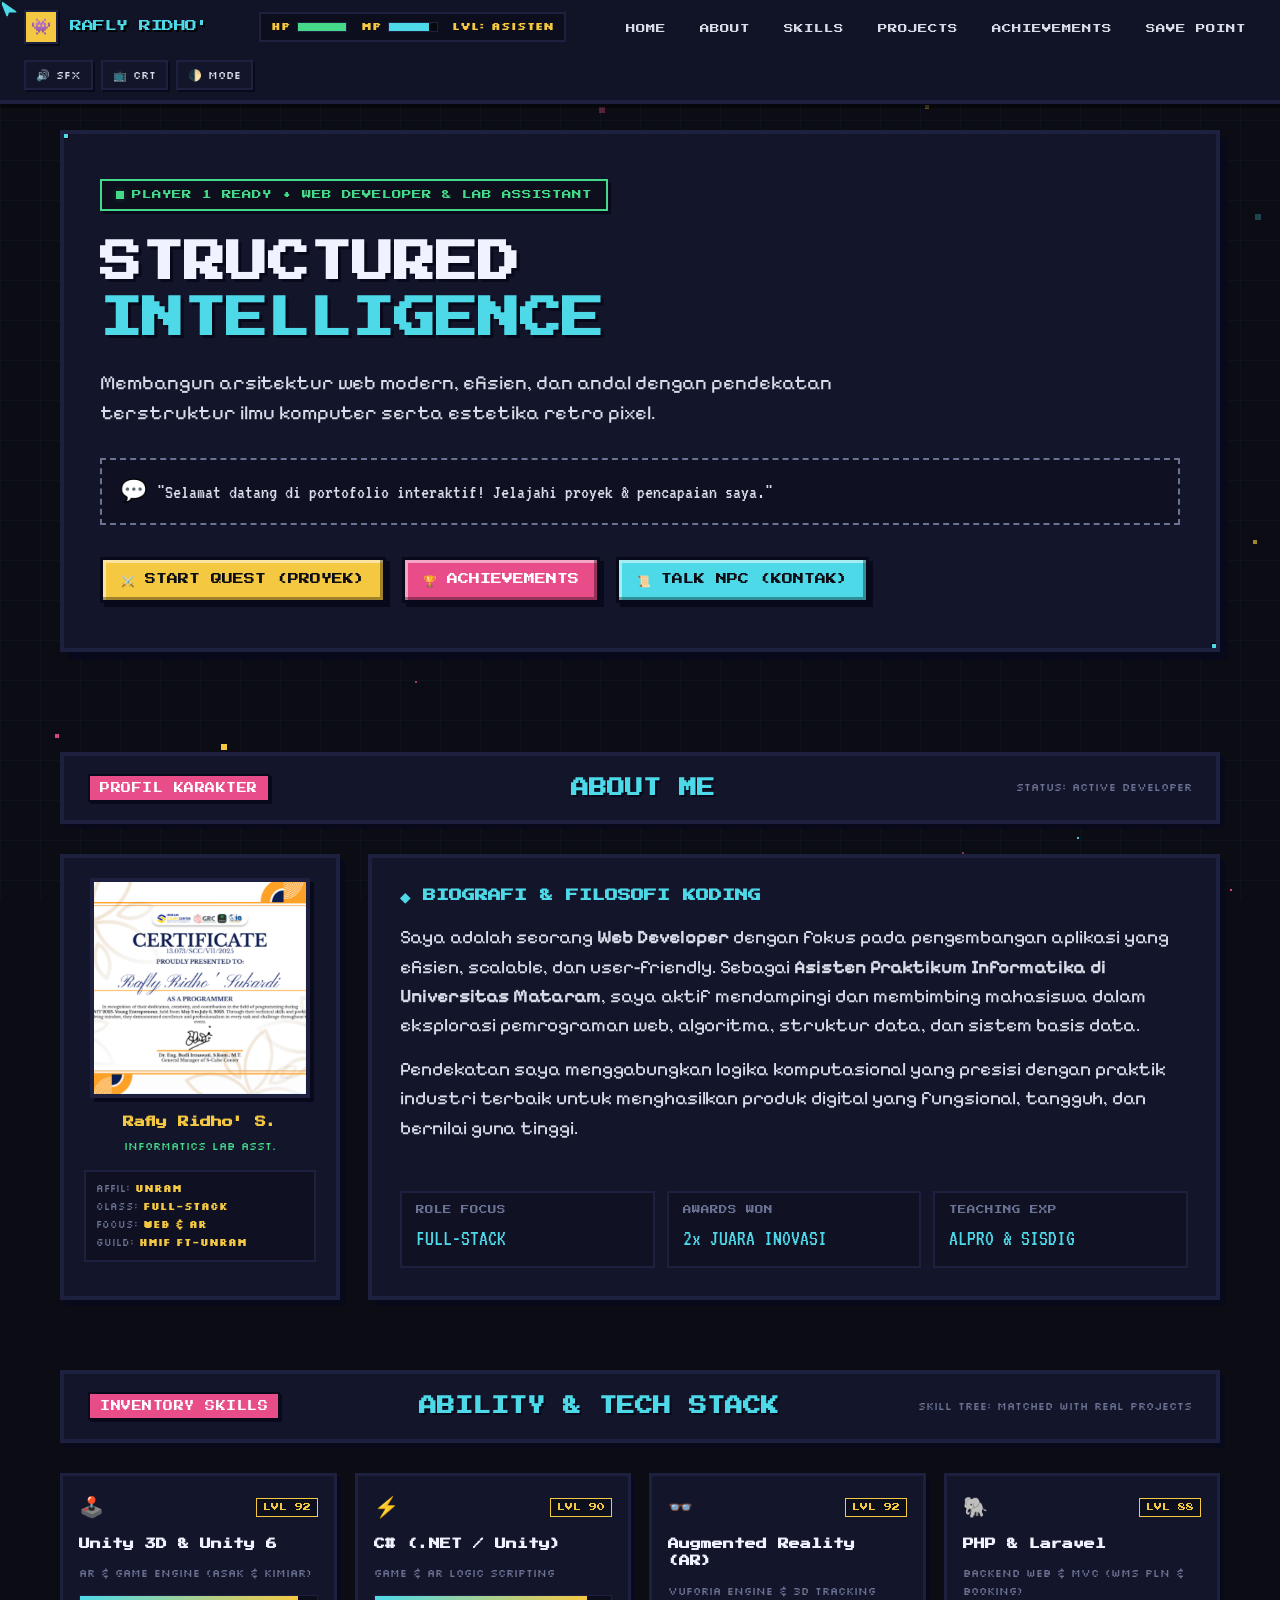
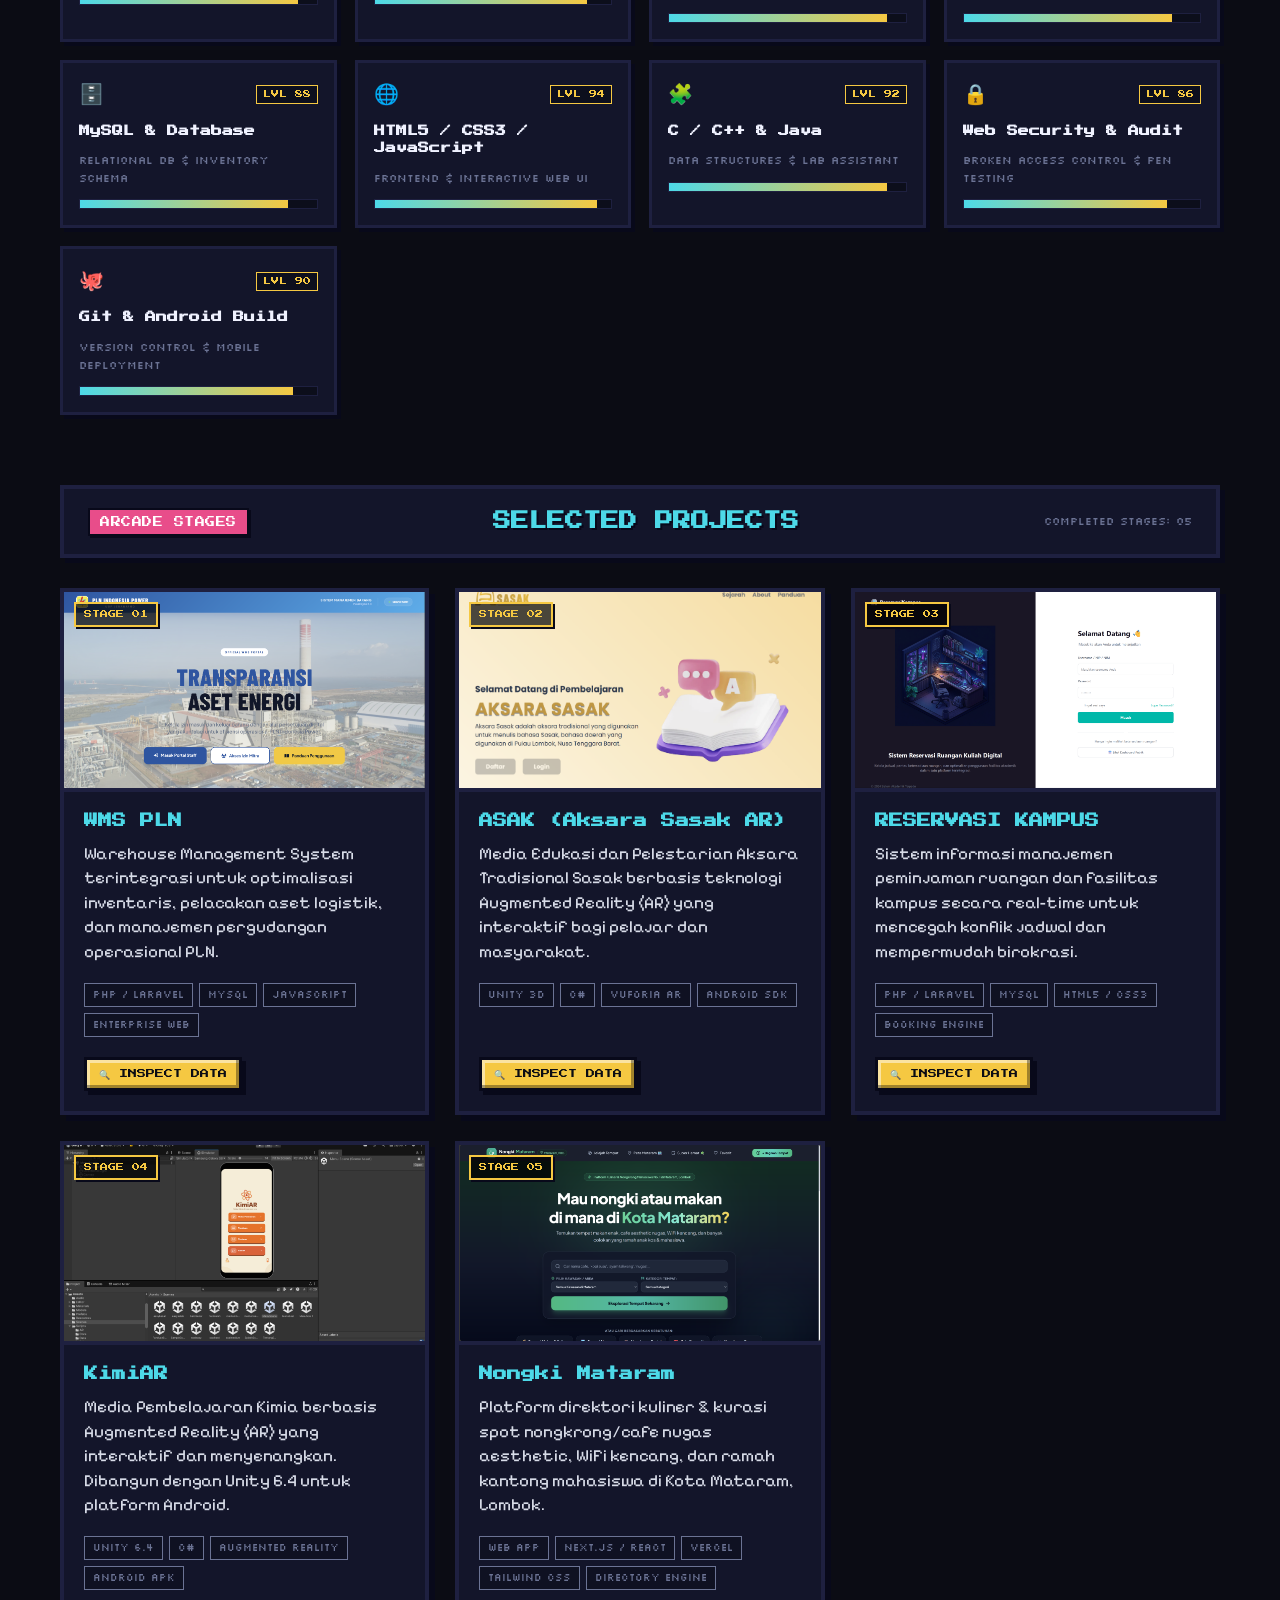
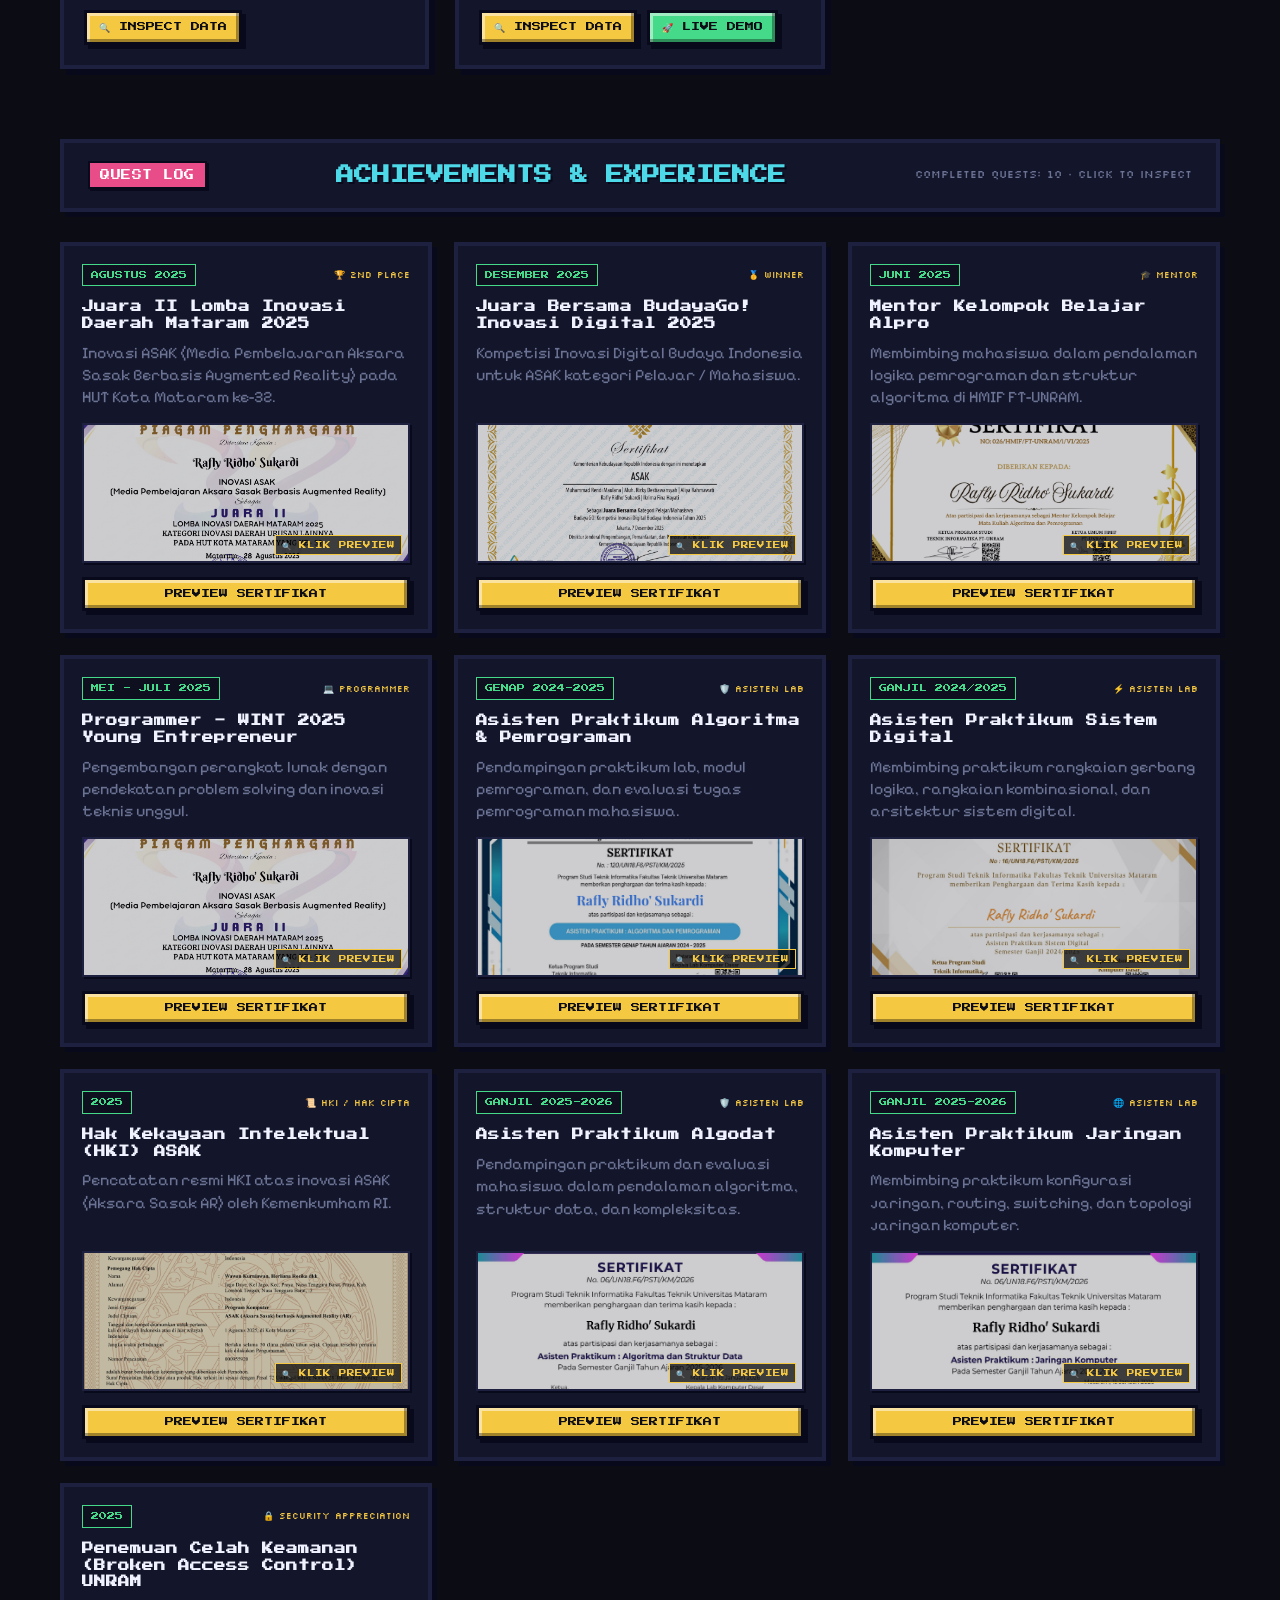
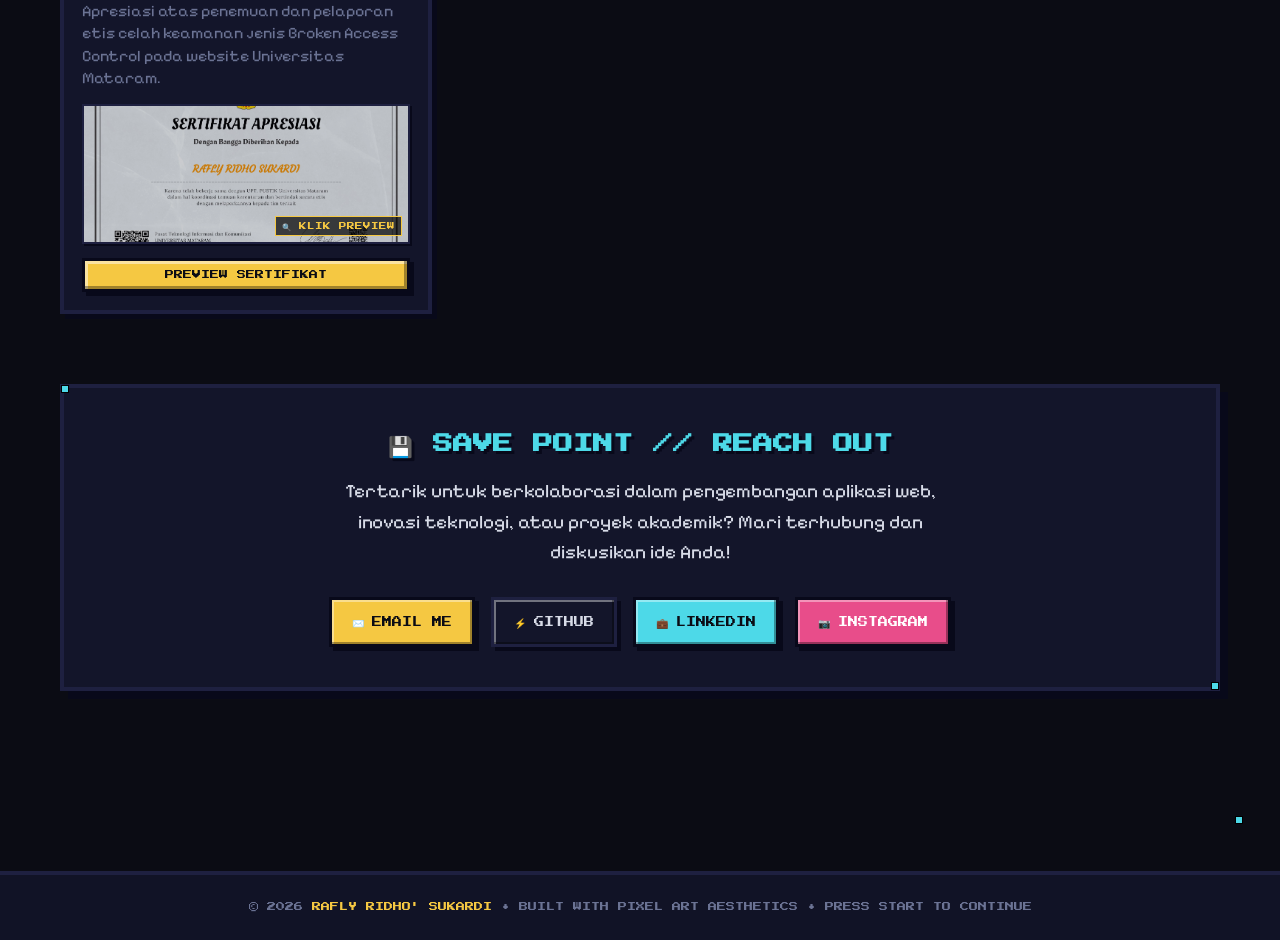
==== index.html @ b1e728bf ".............." ====
<!DOCTYPE html>
<html lang="id" data-theme="dark">
  <head>
    <meta charset="UTF-8" />
    <meta name="viewport" content="width=device-width, initial-scale=1.0" />
    <title>Rafly Ridho' Sukardi</title>
    <meta
      name="description"
      content="Portofolio Rafly Ridho' Sukardi - Web Developer dan Asisten Praktikum Informatika Universitas Mataram dengan tema Pixel Art Retro."
    />
    <link rel="stylesheet" href="styles.css" />
  </head>
  <body>
    <!-- Custom Pixel Cursor -->
    <div class="custom-cursor" id="custom-cursor"></div>

    <!-- Retro CRT Scanline Overlay & Background Grid -->
    <div class="crt-overlay" id="crt-overlay"></div>
    <div class="pixel-grid-bg"></div>
    <canvas id="particles-canvas"></canvas>

    <!-- Navigation Header -->
    <nav>
      <div class="nav-container">
        <a href="#hero" class="nav-brand">
          <div class="pixel-avatar-mini">👾</div>
          <span class="brand-name">RAFLY RIDHO'</span>
        </a>

        <!-- HUD Mini Stats -->
        <div class="nav-hud-stats">
          <div class="hud-item">
            <span class="hud-label">HP</span>
            <div class="hud-bar"><div class="hud-fill"></div></div>
          </div>
          <div class="hud-item">
            <span class="hud-label">MP</span>
            <div class="hud-bar"><div class="hud-fill mp"></div></div>
          </div>
          <div class="hud-item">
            <span class="hud-label">LVL:</span>
            <span class="hud-label">ASISTEN</span>
          </div>
        </div>

        <ul class="nav-links" id="nav-menu">
          <li><a href="#hero">HOME</a></li>
          <li><a href="#about">ABOUT</a></li>
          <li><a href="#skills">SKILLS</a></li>
          <li><a href="#projects">PROJECTS</a></li>
          <li><a href="#experience">ACHIEVEMENTS</a></li>
          <li><a href="#contact">SAVE POINT</a></li>
        </ul>

        <div class="nav-controls">
          <button id="sfx-toggle" class="icon-toggle-btn" aria-label="Toggle 8-bit Audio">
            🔊 SFX
          </button>
          <button id="crt-toggle" class="icon-toggle-btn" aria-label="Toggle CRT Scanline">
            📺 CRT
          </button>
          <button id="theme-toggle" class="icon-toggle-btn" aria-label="Toggle Theme">
            🌓 MODE
          </button>
          <button id="menu-toggle" class="menu-toggle-btn" aria-label="Open Menu">
            ☰
          </button>
        </div>
      </div>
    </nav>

    <!-- Main Container -->
    <main class="main-wrapper">
      <!-- Hero Section -->
      <section id="hero" class="pixel-section hero-wrapper">
        <div class="hero-box pixel-corner-deco">
          <div class="hero-top-badge">
            <span class="badge-dot"></span>
            <span>PLAYER 1 READY • WEB DEVELOPER & LAB ASSISTANT</span>
          </div>

          <h1 class="hero-main-title">
            STRUCTURED<br />
            <span class="hero-highlight">INTELLIGENCE</span>
          </h1>

          <p class="hero-desc">
            Membangun arsitektur web modern, efisien, dan andal dengan pendekatan
            terstruktur ilmu komputer serta estetika retro pixel.
          </p>

          <div class="hero-dialog-box">
            <span class="dialog-icon">💬</span>
            <span id="hero-dialog-text">
              "Selamat datang di portofolio interaktif! Jelajahi proyek & pencapaian saya."
            </span>
          </div>

          <div class="hero-actions">
            <a href="#projects" class="pixel-btn">
              <span>⚔️</span> START QUEST (PROYEK)
            </a>
            <a href="#experience" class="pixel-btn pixel-btn-yellow">
              <span>🏆</span> ACHIEVEMENTS
            </a>
            <a href="#contact" class="pixel-btn pixel-btn-secondary">
              <span>📜</span> TALK NPC (KONTAK)
            </a>
          </div>
        </div>
      </section>

      <!-- About Section -->
      <section id="about" class="pixel-section">
        <div class="section-header-box">
          <span class="section-tag">PROFIL KARAKTER</span>
          <h2 class="section-title">ABOUT ME</h2>
          <span class="section-subinfo">STATUS: ACTIVE DEVELOPER</span>
        </div>

        <div class="about-grid">
          <!-- Avatar Card -->
          <div class="avatar-card pixel-corner-deco">
            <div class="avatar-frame">
              <img
                src="assets/Rafly Ridho_ Sukardi.png"
                alt="Rafly Ridho' Sukardi"
              />
            </div>
            <div class="avatar-meta">
              <h3 class="avatar-title">Rafly Ridho' S.</h3>
              <p class="avatar-role">INFORMATICS LAB ASST.</p>
              <div class="avatar-status-list">
                <div>AFFIL: <span>UNRAM</span></div>
                <div>CLASS: <span>FULL-STACK</span></div>
                <div>FOCUS: <span>WEB & AR</span></div>
                <div>GUILD: <span>HMIF FT-UNRAM</span></div>
              </div>
            </div>
          </div>

          <!-- Dialogue / Story Card -->
          <div class="about-dialogue-card pixel-corner-deco">
            <div class="rpg-text-box">
              <h3>◆ BIOGRAFI & FILOSOFI KODING</h3>
              <p>
                Saya adalah seorang <strong>Web Developer</strong> dengan fokus pada
                pengembangan aplikasi yang efisien, scalable, dan user-friendly. 
                Sebagai <strong>Asisten Praktikum Informatika di Universitas Mataram</strong>,
                saya aktif mendampingi dan membimbing mahasiswa dalam eksplorasi
                pemrograman web, algoritma, struktur data, dan sistem basis data.
              </p>
              <p>
                Pendekatan saya menggabungkan logika komputasional yang presisi
                dengan praktik industri terbaik untuk menghasilkan produk digital
                yang fungsional, tangguh, dan bernilai guna tinggi.
              </p>
            </div>

            <div class="rpg-stat-grid">
              <div class="rpg-stat-item">
                <div class="stat-title">ROLE FOCUS</div>
                <div class="stat-val">FULL-STACK</div>
              </div>
              <div class="rpg-stat-item">
                <div class="stat-title">AWARDS WON</div>
                <div class="stat-val">2x JUARA INOVASI</div>
              </div>
              <div class="rpg-stat-item">
                <div class="stat-title">TEACHING EXP</div>
                <div class="stat-val">ALPRO & SISDIG</div>
              </div>
            </div>
          </div>
        </div>
      </section>

      <!-- Skills Section -->
      <section id="skills" class="pixel-section">
        <div class="section-header-box">
          <span class="section-tag">INVENTORY SKILLS</span>
          <h2 class="section-title">ABILITY & TECH STACK</h2>
          <span class="section-subinfo">SKILL TREE: MATCHED WITH REAL PROJECTS</span>
        </div>

        <div class="skills-inventory-grid">
          <!-- Skill Slot 1: Unity -->
          <div class="skill-slot">
            <div class="skill-head">
              <span class="skill-icon">🕹️</span>
              <span class="skill-level-badge">LVL 92</span>
            </div>
            <h3 class="skill-name">Unity 3D & Unity 6</h3>
            <p class="skill-cat">AR & Game Engine (ASAK & KimiAR)</p>
            <div class="skill-meter"><div class="skill-meter-fill" style="width: 92%;"></div></div>
          </div>

          <!-- Skill Slot 2: C# -->
          <div class="skill-slot">
            <div class="skill-head">
              <span class="skill-icon">⚡</span>
              <span class="skill-level-badge">LVL 90</span>
            </div>
            <h3 class="skill-name">C# (.NET / Unity)</h3>
            <p class="skill-cat">Game & AR Logic Scripting</p>
            <div class="skill-meter"><div class="skill-meter-fill" style="width: 90%;"></div></div>
          </div>

          <!-- Skill Slot 3: Augmented Reality -->
          <div class="skill-slot">
            <div class="skill-head">
              <span class="skill-icon">👓</span>
              <span class="skill-level-badge">LVL 92</span>
            </div>
            <h3 class="skill-name">Augmented Reality (AR)</h3>
            <p class="skill-cat">Vuforia Engine & 3D Tracking</p>
            <div class="skill-meter"><div class="skill-meter-fill" style="width: 92%;"></div></div>
          </div>

          <!-- Skill Slot 4: PHP & Laravel -->
          <div class="skill-slot">
            <div class="skill-head">
              <span class="skill-icon">🐘</span>
              <span class="skill-level-badge">LVL 88</span>
            </div>
            <h3 class="skill-name">PHP & Laravel</h3>
            <p class="skill-cat">Backend Web & MVC (WMS PLN & Booking)</p>
            <div class="skill-meter"><div class="skill-meter-fill" style="width: 88%;"></div></div>
          </div>

          <!-- Skill Slot 5: MySQL & Database -->
          <div class="skill-slot">
            <div class="skill-head">
              <span class="skill-icon">🗄️</span>
              <span class="skill-level-badge">LVL 88</span>
            </div>
            <h3 class="skill-name">MySQL & Database</h3>
            <p class="skill-cat">Relational DB & Inventory Schema</p>
            <div class="skill-meter"><div class="skill-meter-fill" style="width: 88%;"></div></div>
          </div>

          <!-- Skill Slot 6: HTML5, CSS3 & JS -->
          <div class="skill-slot">
            <div class="skill-head">
              <span class="skill-icon">🌐</span>
              <span class="skill-level-badge">LVL 94</span>
            </div>
            <h3 class="skill-name">HTML5 / CSS3 / JavaScript</h3>
            <p class="skill-cat">Frontend & Interactive Web UI</p>
            <div class="skill-meter"><div class="skill-meter-fill" style="width: 94%;"></div></div>
          </div>

          <!-- Skill Slot 7: C / C++ & Algoritma -->
          <div class="skill-slot">
            <div class="skill-head">
              <span class="skill-icon">🧩</span>
              <span class="skill-level-badge">LVL 92</span>
            </div>
            <h3 class="skill-name">C / C++ & Java</h3>
            <p class="skill-cat">Data Structures & Lab Assistant</p>
            <div class="skill-meter"><div class="skill-meter-fill" style="width: 92%;"></div></div>
          </div>

          <!-- Skill Slot 8: Web Security -->
          <div class="skill-slot">
            <div class="skill-head">
              <span class="skill-icon">🔒</span>
              <span class="skill-level-badge">LVL 86</span>
            </div>
            <h3 class="skill-name">Web Security & Audit</h3>
            <p class="skill-cat">Broken Access Control & Pen Testing</p>
            <div class="skill-meter"><div class="skill-meter-fill" style="width: 86%;"></div></div>
          </div>

          <!-- Skill Slot 9: Git & Android Deployment -->
          <div class="skill-slot">
            <div class="skill-head">
              <span class="skill-icon">🐙</span>
              <span class="skill-level-badge">LVL 90</span>
            </div>
            <h3 class="skill-name">Git & Android Build</h3>
            <p class="skill-cat">Version Control & Mobile Deployment</p>
            <div class="skill-meter"><div class="skill-meter-fill" style="width: 90%;"></div></div>
          </div>
        </div>
      </section>

      <!-- Projects Section -->
      <section id="projects" class="pixel-section">
        <div class="section-header-box">
          <span class="section-tag">ARCADE STAGES</span>
          <h2 class="section-title">SELECTED PROJECTS</h2>
          <span class="section-subinfo">COMPLETED STAGES: 05</span>
        </div>

        <div class="projects-arcade-grid">
          <!-- Project Cartridge 1 -->
          <div class="project-cartridge">
            <div class="cartridge-screen">
              <img src="assets/wms-pln.png" alt="WMS PLN" />
              <span class="cartridge-stage-tag">STAGE 01</span>
            </div>
            <div class="cartridge-content">
              <div>
                <h3 class="project-name">WMS PLN</h3>
                <p class="project-summary">
                  Warehouse Management System terintegrasi untuk optimalisasi inventaris, pelacakan aset logistik, dan manajemen pergudangan operasional PLN.
                </p>
                <div class="project-tags">
                  <span class="project-tag">PHP / Laravel</span>
                  <span class="project-tag">MySQL</span>
                  <span class="project-tag">JavaScript</span>
                  <span class="project-tag">Enterprise Web</span>
                </div>
              </div>
              <div class="project-actions">
                <button
                  class="pixel-btn pixel-btn-sm inspect-btn"
                  data-title="WMS PLN (Warehouse Management System)"
                  data-img="assets/wms-pln.png"
                  data-desc="Aplikasi manajemen pergudangan komprehensif untuk mendukung efisiensi alur keluar-masuk barang, pencatatan stock opname, dan laporan audit logistik PLN. Dibangun dengan stack PHP/Laravel, MySQL, dan JavaScript."
                  data-meta="Tech Stack: PHP, Laravel, MySQL, JavaScript • Status: Deployed"
                >
                  🔍 INSPECT DATA
                </button>
              </div>
            </div>
          </div>

          <!-- Project Cartridge 2 -->
          <div class="project-cartridge">
            <div class="cartridge-screen">
              <img src="assets/asak.png" alt="ASAK Augmented Reality" />
              <span class="cartridge-stage-tag">STAGE 02</span>
            </div>
            <div class="cartridge-content">
              <div>
                <h3 class="project-name">ASAK (Aksara Sasak AR)</h3>
                <p class="project-summary">
                  Media Edukasi dan Pelestarian Aksara Tradisional Sasak berbasis teknologi Augmented Reality (AR) yang interaktif bagi pelajar dan masyarakat.
                </p>
                <div class="project-tags">
                  <span class="project-tag">Unity 3D</span>
                  <span class="project-tag">C#</span>
                  <span class="project-tag">Vuforia AR</span>
                  <span class="project-tag">Android SDK</span>
                </div>
              </div>
              <div class="project-actions">
                <button
                  class="pixel-btn pixel-btn-sm inspect-btn"
                  data-title="ASAK - Media Aksara Sasak AR"
                  data-img="assets/asak.png"
                  data-desc="Inovasi pembelajaran interaktif berbasis AR untuk mempermudah generasi muda mengenal, menulis, dan melestarikan Aksara Sasak. Meraih Juara II Inovasi Daerah Kota Mataram 2025 dan Juara BudayaGo! 2025. Terdaftar resmi HKI Kemenkumham RI."
                  data-meta="Tech Stack: Unity 3D, C#, Vuforia AR, Android SDK • Status: Terdaftar HKI"
                >
                  🔍 INSPECT DATA
                </button>
              </div>
            </div>
          </div>

          <!-- Project Cartridge 3 -->
          <div class="project-cartridge">
            <div class="cartridge-screen">
              <img src="assets/reservasikampus.png" alt="Reservasi Kampus" />
              <span class="cartridge-stage-tag">STAGE 03</span>
            </div>
            <div class="cartridge-content">
              <div>
                <h3 class="project-name">RESERVASI KAMPUS</h3>
                <p class="project-summary">
                  Sistem informasi manajemen peminjaman ruangan dan fasilitas kampus secara real-time untuk mencegah konflik jadwal dan mempermudah birokrasi.
                </p>
                <div class="project-tags">
                  <span class="project-tag">PHP / Laravel</span>
                  <span class="project-tag">MySQL</span>
                  <span class="project-tag">HTML5 / CSS3</span>
                  <span class="project-tag">Booking Engine</span>
                </div>
              </div>
              <div class="project-actions">
                <button
                  class="pixel-btn pixel-btn-sm inspect-btn"
                  data-title="Sistem Reservasi Fasilitas Kampus"
                  data-img="assets/reservasikampus.png"
                  data-desc="Platform digital untuk mengelola pemesanan ruang kuliah, laboratorium, dan aula kampus secara transparan dan real-time dengan validasi status langsung."
                  data-meta="Tech Stack: PHP, Laravel, MySQL, HTML5/CSS3, JavaScript • Status: Implemented"
                >
                  🔍 INSPECT DATA
                </button>
              </div>
            </div>
          </div>

          <!-- Project Cartridge 4: KimiAR -->
          <div class="project-cartridge">
            <div class="cartridge-screen">
              <img src="assets/kimiar.png" alt="KimiAR - AR Chemistry Learning" />
              <span class="cartridge-stage-tag">STAGE 04</span>
            </div>
            <div class="cartridge-content">
              <div>
                <h3 class="project-name">KimiAR</h3>
                <p class="project-summary">
                  Media Pembelajaran Kimia berbasis Augmented Reality (AR) yang interaktif dan menyenangkan. Dibangun dengan Unity 6.4 untuk platform Android.
                </p>
                <div class="project-tags">
                  <span class="project-tag">Unity 6.4</span>
                  <span class="project-tag">C#</span>
                  <span class="project-tag">Augmented Reality</span>
                  <span class="project-tag">Android APK</span>
                </div>
              </div>
              <div class="project-actions">
                <button
                  class="pixel-btn pixel-btn-sm inspect-btn"
                  data-title="KimiAR - Media Pembelajaran Kimia AR"
                  data-img="assets/kimiar.png"
                  data-desc="Aplikasi mobile berbasis Augmented Reality untuk memvisualisasikan struktur molekul dan reaksi kimia secara interaktif 3D. Dibangun menggunakan Unity 6.4 dengan fitur Mulai Permainan, Panduan, dan konten edukasi kimia yang gamified."
                  data-meta="Tech Stack: Unity 6.4, C#, Vuforia AR Engine, Android APK • Status: Completed"
                >
                  🔍 INSPECT DATA
                </button>
              </div>
            </div>
          </div>

          <!-- Project Cartridge 5: Nongki Mataram (i-Mataram) -->
          <div class="project-cartridge">
            <div class="cartridge-screen">
              <img src="assets/i-mataram.png" alt="Nongki Mataram - Platform Kuliner & Rekomendasi Spot Nongkrong" />
              <span class="cartridge-stage-tag">STAGE 05</span>
            </div>
            <div class="cartridge-content">
              <div>
                <h3 class="project-name">Nongki Mataram</h3>
                <p class="project-summary">
                  Platform direktori kuliner & kurasi spot nongkrong/cafe nugas aesthetic, WiFi kencang, dan ramah kantong mahasiswa di Kota Mataram, Lombok.
                </p>
                <div class="project-tags">
                  <span class="project-tag">Web App</span>
                  <span class="project-tag">Next.js / React</span>
                  <span class="project-tag">Vercel</span>
                  <span class="project-tag">Tailwind CSS</span>
                  <span class="project-tag">Directory Engine</span>
                </div>
              </div>
              <div class="project-actions">
                <button
                  class="pixel-btn pixel-btn-sm inspect-btn"
                  data-title="Nongki Mataram - Platform Rekomendasi Nongki & Kuliner Mahasiswa"
                  data-img="assets/i-mataram.png"
                  data-desc="Platform web rekomendasi kuliner dan tempat nongkrong no. 1 di Mataram, Lombok. Mempermudah mahasiswa & anak kos menemukan tempat makan enak, cafe aesthetic untuk nugas dengan banyak colokan & WiFi cepat, filter kawasan, peta lokasi, serta kategori hemat."
                  data-meta="Tech Stack: Next.js, React, Tailwind CSS, Vercel • Status: Live Production"
                  data-link="https://i-mataram.vercel.app"
                >
                  🔍 INSPECT DATA
                </button>
                <a
                  href="https://i-mataram.vercel.app"
                  target="_blank"
                  rel="noopener noreferrer"
                  class="pixel-btn pixel-btn-sm pixel-btn-green"
                  aria-label="Kunjungi Web Nongki Mataram"
                >
                  🚀 LIVE DEMO
                </a>
              </div>
            </div>
          </div>
        </div>
      </section>

      <!-- Experience & Achievements Section (NO DOWNLOADS) -->
      <section id="experience" class="pixel-section">
        <div class="section-header-box">
          <span class="section-tag">QUEST LOG</span>
          <h2 class="section-title">ACHIEVEMENTS & EXPERIENCE</h2>
          <span class="section-subinfo">COMPLETED QUESTS: 10 • CLICK TO INSPECT</span>
        </div>

        <div class="quest-log-grid">
          <!-- Quest 1: Juara II Lomba Inovasi Mataram 2025 -->
          <div
            class="quest-item-card inspect-btn"
            data-title="Juara II Lomba Inovasi Daerah Mataram 2025"
            data-img="assets/SERTIFIKAT 3.jpg"
            data-desc="Inovasi ASAK (Media Pembelajaran Aksara Sasak Berbasis Augmented Reality) dalam Kategori Inovasi Daerah Urusan Lainnya pada peringatan HUT Kota Mataram ke-32."
            data-meta="Waktu: Agustus 2025 • Penyelenggara: Bapperida Kota Mataram"
          >
            <div>
              <div class="quest-badge-row">
                <span class="quest-date">AGUSTUS 2025</span>
                <span class="quest-type-tag">🏆 2ND PLACE</span>
              </div>
              <h3 class="quest-title">Juara II Lomba Inovasi Daerah Mataram 2025</h3>
              <p class="quest-desc">
                Inovasi ASAK (Media Pembelajaran Aksara Sasak Berbasis Augmented Reality) pada HUT Kota Mataram ke-32.
              </p>
            </div>
            <div>
              <div class="cert-preview-wrapper">
                <img src="assets/SERTIFIKAT 3.jpg" alt="Sertifikat Inovasi Mataram" class="cert-preview-img" />
                <span class="cert-view-hint">🔍 KLIK PREVIEW</span>
              </div>
              <button class="pixel-btn pixel-btn-sm quest-inspect-btn">
                PREVIEW SERTIFIKAT
              </button>
            </div>
          </div>

          <!-- Quest 2: Juara Bersama BudayaGo! 2025 -->
          <div
            class="quest-item-card inspect-btn"
            data-title="Juara Bersama BudayaGo! Kompetisi Inovasi Digital 2025"
            data-img="assets/SERTIFIKAT JUARA BERSAMA - ASAK.jpg"
            data-desc="Kompetisi Inovasi Digital Budaya Indonesia untuk karya inovasi ASAK bersama tim: Muhammad Rendi Maulana, Muh. Rizky Destiawansyah, Aliya Rahmawati, dan Ikrima Fina Hayati."
            data-meta="Waktu: Desember 2025 • Tingkat: Nasional / Mahasiswa"
          >
            <div>
              <div class="quest-badge-row">
                <span class="quest-date">DESEMBER 2025</span>
                <span class="quest-type-tag">🥇 WINNER</span>
              </div>
              <h3 class="quest-title">Juara Bersama BudayaGo! Inovasi Digital 2025</h3>
              <p class="quest-desc">
                Kompetisi Inovasi Digital Budaya Indonesia untuk ASAK kategori Pelajar / Mahasiswa.
              </p>
            </div>
            <div>
              <div class="cert-preview-wrapper">
                <img src="assets/SERTIFIKAT JUARA BERSAMA - ASAK.jpg" alt="Sertifikat BudayaGo" class="cert-preview-img" />
                <span class="cert-view-hint">🔍 KLIK PREVIEW</span>
              </div>
              <button class="pixel-btn pixel-btn-sm quest-inspect-btn">
                PREVIEW SERTIFIKAT
              </button>
            </div>
          </div>

          <!-- Quest 3: Mentor Kelompok Belajar Alpro -->
          <div
            class="quest-item-card inspect-btn"
            data-title="Mentor Kelompok Belajar Algoritma & Pemrograman"
            data-img="assets/Sertifikat mentor Kelompok Belajar Ridho Alpro.jpg"
            data-desc="Pengakuan dan apresiasi sebagai Mentor Kelompok Belajar untuk mata kuliah Algoritma dan Pemrograman oleh Himpunan Mahasiswa Informatika (HMIF) FT-UNRAM."
            data-meta="Waktu: Juni 2025 • Afiliasi: HMIF FT-UNRAM"
          >
            <div>
              <div class="quest-badge-row">
                <span class="quest-date">JUNI 2025</span>
                <span class="quest-type-tag">🎓 MENTOR</span>
              </div>
              <h3 class="quest-title">Mentor Kelompok Belajar Alpro</h3>
              <p class="quest-desc">
                Membimbing mahasiswa dalam pendalaman logika pemrograman dan struktur algoritma di HMIF FT-UNRAM.
              </p>
            </div>
            <div>
              <div class="cert-preview-wrapper">
                <img src="assets/Sertifikat mentor Kelompok Belajar Ridho Alpro.jpg" alt="Sertifikat Mentor" class="cert-preview-img" />
                <span class="cert-view-hint">🔍 KLIK PREVIEW</span>
              </div>
              <button class="pixel-btn pixel-btn-sm quest-inspect-btn">
                PREVIEW SERTIFIKAT
              </button>
            </div>
          </div>

          <!-- Quest 4: Programmer WINT 2025 -->
          <div
            class="quest-item-card inspect-btn"
            data-title="Programmer - WINT 2025: Young Entrepreneur"
            data-img="assets/SERTIFIKAT 3.jpg"
            data-desc="Dedikasi, kreativitas, dan komitmen dalam pengembangan pemrograman pada program WINT 2025 Young Entrepreneur."
            data-meta="Waktu: Mei - Juli 2025 • Kategori: Programming & Entrepreneurship"
          >
            <div>
              <div class="quest-badge-row">
                <span class="quest-date">MEI - JULI 2025</span>
                <span class="quest-type-tag">💻 PROGRAMMER</span>
              </div>
              <h3 class="quest-title">Programmer - WINT 2025 Young Entrepreneur</h3>
              <p class="quest-desc">
                Pengembangan perangkat lunak dengan pendekatan problem solving dan inovasi teknis unggul.
              </p>
            </div>
            <div>
              <div class="cert-preview-wrapper">
                <img src="assets/SERTIFIKAT 3.jpg" alt="Sertifikat Programmer WINT" class="cert-preview-img" />
                <span class="cert-view-hint">🔍 KLIK PREVIEW</span>
              </div>
              <button class="pixel-btn pixel-btn-sm quest-inspect-btn">
                PREVIEW SERTIFIKAT
              </button>
            </div>
          </div>

          <!-- Quest 5: Asisten Praktikum Alpro Genap 2024-2025 -->
          <div
            class="quest-item-card inspect-btn"
            data-title="Asisten Praktikum Algoritma & Pemrograman Genap 2024-2025"
            data-img="assets/Rafly Ridho_ Sukardi_Sertifikat Asisten Alpro Genap 2024-2025.jpg"
            data-desc="Sertifikat penghargaan atas dedikasi dan kerjasama sebagai Asisten Praktikum Mata Kuliah Algoritma dan Pemrograman Semester Genap 2024-2025 di Prodi Teknik Informatika Universitas Mataram."
            data-meta="Waktu: Semester Genap 2024-2025 • Universitas Mataram"
          >
            <div>
              <div class="quest-badge-row">
                <span class="quest-date">GENAP 2024-2025</span>
                <span class="quest-type-tag">🛡️ ASISTEN LAB</span>
              </div>
              <h3 class="quest-title">Asisten Praktikum Algoritma & Pemrograman</h3>
              <p class="quest-desc">
                Pendampingan praktikum lab, modul pemrograman, dan evaluasi tugas pemrograman mahasiswa.
              </p>
            </div>
            <div>
              <div class="cert-preview-wrapper">
                <img src="assets/Rafly Ridho_ Sukardi_Sertifikat Asisten Alpro Genap 2024-2025.jpg" alt="Sertifikat Asisten Alpro" class="cert-preview-img" />
                <span class="cert-view-hint">🔍 KLIK PREVIEW</span>
              </div>
              <button class="pixel-btn pixel-btn-sm quest-inspect-btn">
                PREVIEW SERTIFIKAT
              </button>
            </div>
          </div>

          <!-- Quest 6: Asisten Praktikum Sisdig Ganjil 2024/2025 -->
          <div
            class="quest-item-card inspect-btn"
            data-title="Asisten Praktikum Sistem Digital Ganjil 2024/2025"
            data-img="assets/Rafly Ridho_ Sukardi_SertifikatSisdig_semester_Ganjil_2024_2025.jpg"
            data-desc="Penghargaan atas partisipasi dan kontribusi aktif sebagai Asisten Praktikum Sistem Digital Semester Ganjil 2024/2025 Fakultas Teknik Universitas Mataram."
            data-meta="Waktu: Semester Ganjil 2024/2025 • Universitas Mataram"
          >
            <div>
              <div class="quest-badge-row">
                <span class="quest-date">GANJIL 2024/2025</span>
                <span class="quest-type-tag">⚡ ASISTEN LAB</span>
              </div>
              <h3 class="quest-title">Asisten Praktikum Sistem Digital</h3>
              <p class="quest-desc">
                Membimbing praktikum rangkaian gerbang logika, rangkaian kombinasional, dan arsitektur sistem digital.
              </p>
            </div>
            <div>
              <div class="cert-preview-wrapper">
                <img src="assets/Rafly Ridho_ Sukardi_SertifikatSisdig_semester_Ganjil_2024_2025.jpg" alt="Sertifikat Asisten Sisdig" class="cert-preview-img" />
                <span class="cert-view-hint">🔍 KLIK PREVIEW</span>
              </div>
              <button class="pixel-btn pixel-btn-sm quest-inspect-btn">
                PREVIEW SERTIFIKAT
              </button>
            </div>
          </div>

          <!-- Quest 7: HKI (Hak Kekayaan Intelektual) ASAK -->
          <div
            class="quest-item-card inspect-btn"
            data-title="Sertifikat Hak Kekayaan Intelektual (HKI) - ASAK"
            data-img="assets/hki.png"
            data-desc="Pencatatan resmi Hak Kekayaan Intelektual (HKI) atas karya inovasi ASAK (Media Pembelajaran Aksara Sasak Berbasis Augmented Reality) oleh Kementerian Hukum dan HAM RI."
            data-meta="Kategori: Hak Cipta / Intellectual Property • Status: Terdaftar Resmi"
          >
            <div>
              <div class="quest-badge-row">
                <span class="quest-date">2025</span>
                <span class="quest-type-tag">📜 HKI / HAK CIPTA</span>
              </div>
              <h3 class="quest-title">Hak Kekayaan Intelektual (HKI) ASAK</h3>
              <p class="quest-desc">
                Pencatatan resmi HKI atas inovasi ASAK (Aksara Sasak AR) oleh Kemenkumham RI.
              </p>
            </div>
            <div>
              <div class="cert-preview-wrapper">
                <img src="assets/hki.png" alt="Sertifikat HKI ASAK" class="cert-preview-img" />
                <span class="cert-view-hint">🔍 KLIK PREVIEW</span>
              </div>
              <button class="pixel-btn pixel-btn-sm quest-inspect-btn">
                PREVIEW SERTIFIKAT
              </button>
            </div>
          </div>

          <!-- Quest 8: Asisten Praktikum Algoritma & Struktur Data Ganjil 2025-2026 -->
          <div
            class="quest-item-card inspect-btn"
            data-title="Asisten Praktikum Algoritma & Struktur Data Ganjil 2025-2026"
            data-img="assets/Sertifikat Algodat Ganjil 2025-2026 - Rafly Ridho_ Sukardi_page-0001.jpg"
            data-desc="Sertifikat penghargaan atas dedikasi dan kontribusi sebagai Asisten Praktikum Algoritma dan Struktur Data Semester Ganjil 2025-2026 di Program Studi Teknik Informatika Universitas Mataram."
            data-meta="Waktu: Semester Ganjil 2025-2026 • Universitas Mataram"
          >
            <div>
              <div class="quest-badge-row">
                <span class="quest-date">GANJIL 2025-2026</span>
                <span class="quest-type-tag">🛡️ ASISTEN LAB</span>
              </div>
              <h3 class="quest-title">Asisten Praktikum Algodat</h3>
              <p class="quest-desc">
                Pendampingan praktikum dan evaluasi mahasiswa dalam pendalaman algoritma, struktur data, dan kompleksitas.
              </p>
            </div>
            <div>
              <div class="cert-preview-wrapper">
                <img src="assets/Sertifikat Algodat Ganjil 2025-2026 - Rafly Ridho_ Sukardi_page-0001.jpg" alt="Sertifikat Asisten Algodat" class="cert-preview-img" />
                <span class="cert-view-hint">🔍 KLIK PREVIEW</span>
              </div>
              <button class="pixel-btn pixel-btn-sm quest-inspect-btn">
                PREVIEW SERTIFIKAT
              </button>
            </div>
          </div>

          <!-- Quest 9: Asisten Praktikum Jaringan Komputer Ganjil 2025-2026 -->
          <div
            class="quest-item-card inspect-btn"
            data-title="Asisten Praktikum Jaringan Komputer Ganjil 2025-2026"
            data-img="assets/Sertifikat Asisten Jarkom Ganjil 2025-2026 - Rafly Ridho_ Sukardi_page-0001.jpg"
            data-desc="Sertifikat penghargaan atas dedikasi dan kontribusi sebagai Asisten Praktikum Jaringan Komputer Semester Ganjil 2025-2026 di Program Studi Teknik Informatika Universitas Mataram."
            data-meta="Waktu: Semester Ganjil 2025-2026 • Universitas Mataram"
          >
            <div>
              <div class="quest-badge-row">
                <span class="quest-date">GANJIL 2025-2026</span>
                <span class="quest-type-tag">🌐 ASISTEN LAB</span>
              </div>
              <h3 class="quest-title">Asisten Praktikum Jaringan Komputer</h3>
              <p class="quest-desc">
                Membimbing praktikum konfigurasi jaringan, routing, switching, dan topologi jaringan komputer.
              </p>
            </div>
            <div>
              <div class="cert-preview-wrapper">
                <img src="assets/Sertifikat Asisten Jarkom Ganjil 2025-2026 - Rafly Ridho_ Sukardi_page-0001.jpg" alt="Sertifikat Asisten Jarkom" class="cert-preview-img" />
                <span class="cert-view-hint">🔍 KLIK PREVIEW</span>
              </div>
              <button class="pixel-btn pixel-btn-sm quest-inspect-btn">
                PREVIEW SERTIFIKAT
              </button>
            </div>
          </div>

          <!-- Quest 10: Cyber Security Certificate -->
          <div
            class="quest-item-card inspect-btn"
            data-title="Apresiasi Penemuan Celah Keamanan (Broken Access Control) - UNRAM"
            data-img="assets/cysec_page-0001.jpg"
            data-desc="Penghargaan dan apresiasi resmi atas kontribusi etis dalam penemuan serta pelaporan celah keamanan (vulnerability disclosure) jenis Broken Access Control pada sistem website Universitas Mataram guna memperkuat postur keamanan informasi dan proteksi data institusi."
            data-meta="Kategori: Vulnerability Disclosure & Security Research • Institusi: Universitas Mataram"
          >
            <div>
              <div class="quest-badge-row">
                <span class="quest-date">2025</span>
                <span class="quest-type-tag">🔒 SECURITY APPRECIATION</span>
              </div>
              <h3 class="quest-title">Penemuan Celah Keamanan (Broken Access Control) UNRAM</h3>
              <p class="quest-desc">
                Apresiasi atas penemuan dan pelaporan etis celah keamanan jenis Broken Access Control pada website Universitas Mataram.
              </p>
            </div>
            <div>
              <div class="cert-preview-wrapper">
                <img src="assets/cysec_page-0001.jpg" alt="Sertifikat Cyber Security UNRAM" class="cert-preview-img" />
                <span class="cert-view-hint">🔍 KLIK PREVIEW</span>
              </div>
              <button class="pixel-btn pixel-btn-sm quest-inspect-btn">
                PREVIEW SERTIFIKAT
              </button>
            </div>
          </div>
        </div>
      </section>

      <!-- Save Point / Contact Section -->
      <section id="contact" class="pixel-section">
        <div class="save-point-box pixel-corner-deco">
          <h2 class="save-point-title">💾 SAVE POINT // REACH OUT</h2>
          <p class="save-point-desc">
            Tertarik untuk berkolaborasi dalam pengembangan aplikasi web, inovasi teknologi, atau proyek akademik? Mari terhubung dan diskusikan ide Anda!
          </p>

          <div class="save-links-grid">
            <a
              href="mailto:ridhosukardi28@gmail.com"
              class="contact-arcade-btn btn-mail"
            >
              <span>✉️</span> EMAIL ME
            </a>
            <a
              href="https://github.com/ridho2830"
              target="_blank"
              rel="noopener noreferrer"
              class="contact-arcade-btn btn-github"
            >
              <span>⚡</span> GITHUB
            </a>
            <a
              href="https://www.linkedin.com/in/rafly-sukardi-58b7061aa/"
              target="_blank"
              rel="noopener noreferrer"
              class="contact-arcade-btn btn-linkedin"
            >
              <span>💼</span> LINKEDIN
            </a>
            <a
              href="https://www.instagram.com/_i__n__y__a_"
              target="_blank"
              rel="noopener noreferrer"
              class="contact-arcade-btn btn-instagram"
            >
              <span>📷</span> INSTAGRAM
            </a>
          </div>
        </div>
      </section>
    </main>

    <!-- Footer -->
    <footer>
      <p class="footer-text">
        © 2026 <span>RAFLY RIDHO' SUKARDI</span> • BUILT WITH PIXEL ART AESTHETICS • PRESS START TO CONTINUE
      </p>
    </footer>

    <!-- Pixel Modal / Lightbox (NO DOWNLOADS) -->
    <div id="pixel-modal" class="pixel-modal-backdrop" role="dialog" aria-modal="true" aria-hidden="true">
      <div class="pixel-modal-window">
        <div class="modal-header-bar">
          <div class="modal-header-title">
            <span>📜</span>
            <span id="modal-title-text">INSPECT ITEM</span>
          </div>
          <button id="modal-close" class="modal-close-btn" aria-label="Close modal">
            [X] ESC
          </button>
        </div>
        <div class="modal-body">
          <div class="modal-img-frame" id="modal-media-frame">
            <img id="modal-img" src="" alt="Certificate Preview" />
            <iframe id="modal-pdf" src="" style="display:none;width:100%;height:460px;border:none;"></iframe>
          </div>
          <div class="modal-info-meta" id="modal-meta-text">Kategori Info</div>
          <h3 class="modal-info-title" id="modal-heading-text">Item Title</h3>
          <p class="modal-info-desc" id="modal-desc-text">Item Description</p>
          <div class="modal-actions-bar" id="modal-actions-bar" style="display: none; margin-top: 10px;">
            <a
              id="modal-link-btn"
              href="#"
              target="_blank"
              rel="noopener noreferrer"
              class="pixel-btn pixel-btn-sm pixel-btn-green"
            >
              🚀 BUKA WEBSITE (LIVE)
            </a>
          </div>
        </div>
      </div>
    </div>

    <!-- Interactive Script -->
    <script src="script.js"></script>
  </body>
</html>
---- styles.css ----
@import url('https://fonts.googleapis.com/css2?family=Press+Start+2P&family=Pixelify+Sans:wght@400;500;600;700&family=Silkscreen:wght@400;700&family=VT323&display=swap');

:root {
  /* ===== Arcade Neon / Dark Pixel Theme ===== */
  --bg: #0b0c14;
  --bg-darker: #070810;
  --bg-card: #13152a;
  --bg-card-hover: #1c1f3a;
  --panel-bg: #111326;
  
  --text-main: #d8dce8;
  --text-dim: #6b7394;
  --text-highlight: #f0f2ff;
  
  /* Primary: Cyan — used for titles, headings, key highlights */
  --pixel-cyan: #4dd9e8;
  /* Secondary: Amber/Gold — used for interactive elements, badges, buttons */
  --pixel-yellow: #f5c842;
  /* Success/Status: Emerald — used for status bars, dates, positive feedback */
  --pixel-green: #45d98a;
  /* Emphasis/Accent: Rose — used for tags, decorative accents, section labels */
  --pixel-pink: #e84d8a;
  /* Support colors */
  --pixel-purple: #9b72cf;
  --pixel-orange: #e8854d;

  --border-color: #1e2040;
  --shadow-color: #08091a;
  --glow-cyan: rgba(77, 217, 232, 0.25);
  --glow-pink: rgba(232, 77, 138, 0.25);
  --glow-green: rgba(69, 217, 138, 0.25);

  --grid-line: rgba(77, 217, 232, 0.04);
  --scanline-opacity: 0.08;
}

[data-theme="light"] {
  /* ===== GameBoy DMG / Vintage 4-Shade Theme ===== */
  --bg: #c4cfa1;
  --bg-darker: #b5c090;
  --bg-card: #aabb77;
  --bg-card-hover: #9eb06a;
  --panel-bg: #aabb77;

  --text-main: #1a2e0a;
  --text-dim: #3d5a1e;
  --text-highlight: #0d1f04;

  /* GameBoy uses limited green shading, but each role is distinct */
  --pixel-cyan: #1a3a0a;    /* Darkest - titles & primary */
  --pixel-yellow: #2e5414;   /* Dark mid - interactive/badges */
  --pixel-green: #1a3a0a;    /* Darkest - status */
  --pixel-pink: #3d6a1e;     /* Mid - accents */
  --pixel-purple: #3d5a1e;
  --pixel-orange: #2e5414;

  --border-color: #1a3a0a;
  --shadow-color: #142e06;
  --glow-cyan: rgba(26, 58, 10, 0.15);
  --glow-pink: rgba(26, 58, 10, 0.15);
  --glow-green: rgba(26, 58, 10, 0.15);

  --grid-line: rgba(26, 58, 10, 0.08);
  --scanline-opacity: 0.05;
}

/* ================= Global Reset & Typography ================= */
* {
  margin: 0;
  padding: 0;
  box-sizing: border-box;
}

img {
  image-rendering: auto;
  -webkit-backface-visibility: hidden;
}

html {
  scroll-behavior: smooth;
}

body {
  font-family: 'Pixelify Sans', 'VT323', monospace;
  font-size: 18px;
  line-height: 1.6;
  background-color: var(--bg);
  color: var(--text-main);
  min-height: 100vh;
  overflow-x: hidden;
  position: relative;
  transition: background-color 0.3s ease, color 0.3s ease;
  cursor: default;
}

/* Custom Pixel Cursor */
.custom-cursor {
  position: fixed;
  width: 20px;
  height: 20px;
  pointer-events: none;
  z-index: 99999;
  transform: translate(0, 0);
  transition: transform 0.04s ease;
}
.custom-cursor::before {
  content: '';
  position: absolute;
  top: 0;
  left: 0;
  width: 14px;
  height: 14px;
  background: var(--pixel-cyan);
  border: 2px solid #000;
  box-shadow: 2px 2px 0 #000;
  clip-path: polygon(0 0, 100% 70%, 50% 70%, 40% 100%, 0 0);
}
.custom-cursor.hovering::before {
  background: var(--pixel-pink);
  transform: scale(1.3);
}

/* ================= Retro CRT Scanlines & Background Grid ================= */
.crt-overlay {
  display: none;
  position: fixed;
  inset: 0;
  pointer-events: none;
  z-index: 900;
  background: linear-gradient(
    rgba(18, 16, 16, 0) 50%,
    rgba(0, 0, 0, 0.35) 50%
  ),
  linear-gradient(
    90deg,
    rgba(255, 0, 0, 0.03),
    rgba(0, 255, 0, 0.01),
    rgba(0, 0, 255, 0.03)
  );
  background-size: 100% 4px, 6px 100%;
  opacity: var(--scanline-opacity);
}

.pixel-grid-bg {
  position: fixed;
  inset: 0;
  pointer-events: none;
  z-index: 0;
  background-size: 40px 40px;
  background-image: 
    linear-gradient(to right, var(--grid-line) 1px, transparent 1px),
    linear-gradient(to bottom, var(--grid-line) 1px, transparent 1px);
}

/* Floating Pixel Stars/Particles */
#particles-canvas {
  position: fixed;
  inset: 0;
  pointer-events: none;
  z-index: 1;
}

/* ================= Pixel Utility Classes ================= */
.pixel-font-title {
  font-family: 'Press Start 2P', monospace;
}
.pixel-font-badge {
  font-family: 'Silkscreen', monospace;
}
.pixel-font-code {
  font-family: 'VT323', monospace;
}

.pixel-border {
  border: 4px solid var(--border-color);
  box-shadow: 
    4px 4px 0 0 var(--shadow-color),
    inset -3px -3px 0 0 rgba(0, 0, 0, 0.4),
    inset 3px 3px 0 0 rgba(255, 255, 255, 0.15);
  position: relative;
}

.pixel-corner-deco::before,
.pixel-corner-deco::after {
  content: '';
  position: absolute;
  width: 6px;
  height: 6px;
  background: var(--pixel-cyan);
  border: 1px solid #000;
}
.pixel-corner-deco::before {
  top: -3px;
  left: -3px;
}
.pixel-corner-deco::after {
  bottom: -3px;
  right: -3px;
}

/* Pixel Buttons */
.pixel-btn {
  font-family: 'Press Start 2P', monospace;
  font-size: 11px;
  line-height: 1.4;
  padding: 12px 18px;
  background: var(--pixel-yellow);
  color: #0b0c14;
  text-decoration: none;
  display: inline-flex;
  align-items: center;
  justify-content: center;
  gap: 10px;
  border: 3px solid var(--shadow-color);
  box-shadow: 
    inset -3px -3px 0px 0px rgba(0,0,0,0.35), 
    inset 3px 3px 0px 0px rgba(255,255,255,0.5), 
    4px 4px 0px 0px var(--shadow-color);
  cursor: pointer;
  user-select: none;
  transition: transform 0.08s ease, box-shadow 0.08s ease, background-color 0.15s ease;
}
.pixel-btn:hover {
  background: #f7d96a;
  transform: translate(-1px, -1px);
  box-shadow: 
    inset -3px -3px 0px 0px rgba(0,0,0,0.35), 
    inset 3px 3px 0px 0px rgba(255,255,255,0.5), 
    5px 5px 0px 0px var(--shadow-color);
}
.pixel-btn:active {
  transform: translate(3px, 3px);
  box-shadow: 
    inset -2px -2px 0px 0px rgba(0,0,0,0.35), 
    inset 2px 2px 0px 0px rgba(255,255,255,0.5), 
    1px 1px 0px 0px var(--shadow-color);
}

.pixel-btn-secondary {
  background: var(--pixel-cyan);
  color: #0b0c14;
}
.pixel-btn-secondary:hover {
  background: #70e3ef;
}

.pixel-btn-yellow {
  background: var(--pixel-pink);
  color: #ffffff;
}
.pixel-btn-yellow:hover {
  background: #ef6da0;
}

.pixel-btn-green {
  background: var(--pixel-green);
  color: #0b0c14;
}
.pixel-btn-green:hover {
  background: #6ae4a6;
}

.pixel-btn-sm {
  font-size: 9px;
  padding: 8px 12px;
}

/* ================= Header & Navigation ================= */
nav {
  position: fixed;
  top: 0;
  left: 0;
  width: 100%;
  z-index: 1000;
  background: var(--panel-bg);
  border-bottom: 4px solid var(--border-color);
  box-shadow: 0 4px 0 0 rgba(0, 0, 0, 0.4);
  padding: 10px 24px;
}

.nav-container {
  max-width: 1280px;
  margin: 0 auto;
  display: flex;
  justify-content: space-between;
  align-items: center;
  gap: 16px;
  flex-wrap: wrap;
}

.nav-brand {
  display: flex;
  align-items: center;
  gap: 12px;
  text-decoration: none;
}
.pixel-avatar-mini {
  width: 34px;
  height: 34px;
  border: 2px solid var(--border-color);
  box-shadow: 2px 2px 0 var(--shadow-color);
  background: var(--pixel-yellow);
  display: flex;
  align-items: center;
  justify-content: center;
  font-size: 16px;
}
.brand-name {
  font-family: 'Press Start 2P', monospace;
  font-size: 12px;
  color: var(--pixel-cyan);
  text-shadow: 2px 2px 0 #000;
  letter-spacing: -0.5px;
}

/* HUD Stats in Nav */
.nav-hud-stats {
  display: flex;
  align-items: center;
  gap: 14px;
  background: rgba(0, 0, 0, 0.25);
  border: 2px solid var(--border-color);
  padding: 4px 10px;
}
.hud-item {
  display: flex;
  align-items: center;
  gap: 6px;
  font-family: 'Silkscreen', monospace;
  font-size: 11px;
}
.hud-label {
  color: var(--pixel-yellow);
  font-weight: 700;
}
.hud-bar {
  width: 50px;
  height: 10px;
  background: rgba(0, 0, 0, 0.4);
  border: 1px solid var(--border-color);
  position: relative;
  overflow: hidden;
}
.hud-fill {
  height: 100%;
  background: var(--pixel-green);
  width: 100%;
  animation: pulseBar 3s infinite alternate ease-in-out;
}
.hud-fill.mp {
  background: var(--pixel-cyan);
  width: 85%;
}

@keyframes pulseBar {
  0% { opacity: 0.8; }
  100% { opacity: 1; }
}

.nav-links {
  display: flex;
  list-style: none;
  gap: 14px;
  align-items: center;
}
.nav-links a {
  font-family: 'Press Start 2P', monospace;
  font-size: 9.5px;
  color: var(--text-main);
  text-decoration: none;
  padding: 6px 8px;
  border: 2px solid transparent;
  transition: all 0.1s;
}
.nav-links a:hover {
  color: var(--pixel-yellow);
  border-color: var(--pixel-yellow);
  background: rgba(245, 200, 66, 0.1);
  transform: translate(-1px, -1px);
  box-shadow: 2px 2px 0 var(--shadow-color);
}

.nav-controls {
  display: flex;
  align-items: center;
  gap: 8px;
}

.icon-toggle-btn {
  background: var(--bg-card);
  border: 2px solid var(--border-color);
  box-shadow: 2px 2px 0 0 var(--shadow-color);
  color: var(--text-main);
  font-family: 'Silkscreen', monospace;
  font-size: 11px;
  padding: 6px 10px;
  cursor: pointer;
  display: inline-flex;
  align-items: center;
  gap: 4px;
  transition: transform 0.05s ease;
}
.icon-toggle-btn:active {
  transform: translate(2px, 2px);
  box-shadow: 0 0 0 #000;
}

/* Mobile Nav Toggle */
.menu-toggle-btn {
  display: none;
  background: var(--pixel-yellow);
  border: 2px solid var(--shadow-color);
  box-shadow: 2px 2px 0 var(--shadow-color);
  color: #0b0c14;
  font-family: 'Press Start 2P', monospace;
  font-size: 12px;
  padding: 6px 8px;
  cursor: pointer;
}

/* ================= Section Base & Layout ================= */
.main-wrapper {
  position: relative;
  z-index: 10;
  max-width: 1200px;
  margin: 0 auto;
  padding: 90px 20px 60px;
}

.pixel-section {
  margin-bottom: 70px;
  scroll-margin-top: 100px;
}

.section-header-box {
  background: var(--bg-card);
  border: 4px solid var(--border-color);
  box-shadow: 5px 5px 0 0 var(--shadow-color);
  padding: 18px 24px;
  margin-bottom: 30px;
  display: flex;
  align-items: center;
  justify-content: space-between;
  flex-wrap: wrap;
  gap: 12px;
  position: relative;
}
.section-tag {
  font-family: 'Press Start 2P', monospace;
  font-size: 10px;
  background: var(--pixel-pink);
  color: #ffffff;
  padding: 4px 10px;
  border: 2px solid var(--shadow-color);
  box-shadow: 2px 2px 0 var(--shadow-color);
  letter-spacing: 0.5px;
}
.section-title {
  font-family: 'Press Start 2P', monospace;
  font-size: 18px;
  color: var(--pixel-cyan);
  text-shadow: 2px 2px 0 var(--shadow-color);
  margin: 0;
}
.section-subinfo {
  font-family: 'Silkscreen', monospace;
  font-size: 11px;
  color: var(--text-dim);
}

/* ================= Hero Section ================= */
.hero-wrapper {
  padding: 40px 0 30px;
}

.hero-box {
  background: var(--bg-card);
  border: 4px solid var(--border-color);
  box-shadow: 8px 8px 0 0 var(--shadow-color);
  padding: 45px 36px;
  position: relative;
  overflow: hidden;
}

.hero-top-badge {
  display: inline-flex;
  align-items: center;
  gap: 8px;
  background: rgba(0, 0, 0, 0.3);
  border: 2px solid var(--pixel-green);
  padding: 6px 14px;
  font-family: 'Press Start 2P', monospace;
  font-size: 9.5px;
  color: var(--pixel-green);
  box-shadow: 3px 3px 0 var(--shadow-color);
  margin-bottom: 24px;
}
.badge-dot {
  width: 8px;
  height: 8px;
  background: var(--pixel-green);
  box-shadow: 0 0 6px var(--glow-green);
  animation: blink 1s infinite steps(1);
}

@keyframes blink {
  0%, 50% { opacity: 1; }
  51%, 100% { opacity: 0; }
}

.hero-main-title {
  font-family: 'Press Start 2P', monospace;
  font-size: clamp(22px, 4.5vw, 42px);
  line-height: 1.35;
  color: var(--text-highlight);
  text-shadow: 3px 3px 0 var(--shadow-color);
  margin-bottom: 20px;
}
.hero-highlight {
  color: var(--pixel-cyan);
  display: block;
}
.hero-highlight-pink {
  color: var(--pixel-pink);
}

.hero-desc {
  font-family: 'Pixelify Sans', monospace;
  font-size: 20px;
  color: var(--text-main);
  max-width: 750px;
  line-height: 1.5;
  margin-bottom: 30px;
}

.hero-dialog-box {
  background: rgba(0, 0, 0, 0.2);
  border: 2px dashed var(--text-dim);
  padding: 14px 18px;
  font-family: 'VT323', monospace;
  font-size: 20px;
  color: var(--text-main);
  margin-bottom: 32px;
  display: flex;
  align-items: center;
  gap: 10px;
}
.dialog-icon {
  font-size: 22px;
  animation: bounce 1s infinite alternate ease-in-out;
}

@keyframes bounce {
  0% { transform: translateY(0); }
  100% { transform: translateY(-4px); }
}

.hero-actions {
  display: flex;
  gap: 16px;
  flex-wrap: wrap;
}

/* ================= About Section ================= */
.about-grid {
  display: grid;
  grid-template-columns: 280px 1fr;
  gap: 28px;
  align-items: stretch;
}

.avatar-card {
  background: var(--bg-card);
  border: 4px solid var(--border-color);
  box-shadow: 6px 6px 0 0 var(--shadow-color);
  padding: 20px;
  display: flex;
  flex-direction: column;
  align-items: center;
  text-align: center;
}

.avatar-frame {
  width: 100%;
  max-width: 220px;
  aspect-ratio: 1/1;
  background: var(--bg-darker);
  border: 4px solid var(--border-color);
  box-shadow: inset 0 0 0 2px var(--pixel-cyan), 4px 4px 0 var(--shadow-color);
  position: relative;
  overflow: hidden;
  margin-bottom: 16px;
}
.avatar-frame img {
  width: 100%;
  height: 100%;
  object-fit: cover;
  display: block;
}

.avatar-meta {
  width: 100%;
}
.avatar-title {
  font-family: 'Press Start 2P', monospace;
  font-size: 11px;
  color: var(--pixel-yellow);
  margin-bottom: 6px;
}
.avatar-role {
  font-family: 'Silkscreen', monospace;
  font-size: 11px;
  color: var(--pixel-green);
  margin-bottom: 14px;
}
.avatar-status-list {
  background: rgba(0, 0, 0, 0.2);
  border: 2px solid var(--border-color);
  padding: 8px 10px;
  text-align: left;
  font-family: 'Silkscreen', monospace;
  font-size: 10px;
  line-height: 1.8;
  color: var(--text-dim);
}
.avatar-status-list span {
  color: var(--pixel-yellow);
  font-weight: 700;
}

.about-dialogue-card {
  background: var(--bg-card);
  border: 4px solid var(--border-color);
  box-shadow: 6px 6px 0 0 var(--shadow-color);
  padding: 28px;
  display: flex;
  flex-direction: column;
  justify-content: space-between;
}

.rpg-text-box {
  margin-bottom: 24px;
}
.rpg-text-box h3 {
  font-family: 'Press Start 2P', monospace;
  font-size: 13px;
  color: var(--pixel-cyan);
  margin-bottom: 16px;
}
.rpg-text-box p {
  font-family: 'Pixelify Sans', monospace;
  font-size: 19px;
  color: var(--text-main);
  margin-bottom: 14px;
  line-height: 1.55;
}

.rpg-stat-grid {
  display: grid;
  grid-template-columns: repeat(auto-fit, minmax(170px, 1fr));
  gap: 12px;
  margin-top: 10px;
}
.rpg-stat-item {
  background: rgba(0, 0, 0, 0.15);
  border: 2px solid var(--border-color);
  padding: 10px 14px;
}
.stat-title {
  font-family: 'Press Start 2P', monospace;
  font-size: 8.5px;
  color: var(--text-dim);
  margin-bottom: 4px;
}
.stat-val {
  font-family: 'VT323', monospace;
  font-size: 22px;
  color: var(--pixel-cyan);
}

/* ================= Skills Section ================= */
.skills-inventory-grid {
  display: grid;
  grid-template-columns: repeat(auto-fill, minmax(250px, 1fr));
  gap: 18px;
}

.skill-slot {
  background: var(--bg-card);
  border: 3px solid var(--border-color);
  box-shadow: 4px 4px 0 0 var(--shadow-color);
  padding: 16px;
  display: flex;
  flex-direction: column;
  gap: 8px;
  transition: transform 0.1s ease, border-color 0.1s ease;
  position: relative;
}
.skill-slot:hover {
  transform: translate(-2px, -2px);
  box-shadow: 6px 6px 0 0 var(--shadow-color);
  border-color: var(--pixel-cyan);
}
.skill-head {
  display: flex;
  justify-content: space-between;
  align-items: center;
}
.skill-icon {
  font-size: 20px;
}
.skill-level-badge {
  font-family: 'Press Start 2P', monospace;
  font-size: 8px;
  background: rgba(0, 0, 0, 0.3);
  color: var(--pixel-yellow);
  padding: 2px 6px;
  border: 1px solid var(--pixel-yellow);
}
.skill-name {
  font-family: 'Press Start 2P', monospace;
  font-size: 11px;
  color: var(--text-highlight);
  margin: 4px 0;
}
.skill-cat {
  font-family: 'Silkscreen', monospace;
  font-size: 11px;
  color: var(--text-dim);
}
.skill-meter {
  height: 10px;
  background: rgba(0, 0, 0, 0.35);
  border: 1px solid var(--border-color);
  width: 100%;
  margin-top: 4px;
}
.skill-meter-fill {
  height: 100%;
  background: linear-gradient(90deg, var(--pixel-cyan), var(--pixel-yellow));
}

/* ================= Projects Section ================= */
.projects-arcade-grid {
  display: grid;
  grid-template-columns: repeat(auto-fit, minmax(340px, 1fr));
  gap: 26px;
}

.project-cartridge {
  background: var(--bg-card);
  border: 4px solid var(--border-color);
  box-shadow: 6px 6px 0 0 var(--shadow-color);
  display: flex;
  flex-direction: column;
  overflow: hidden;
  transition: transform 0.15s ease, box-shadow 0.15s ease;
  position: relative;
}
.project-cartridge:hover {
  transform: translateY(-4px);
  box-shadow: 10px 10px 0 0 var(--shadow-color);
}

.cartridge-screen {
  width: 100%;
  height: 200px;
  background-color: #000;
  border-bottom: 4px solid var(--border-color);
  position: relative;
  overflow: hidden;
}
.cartridge-screen img {
  width: 100%;
  height: 100%;
  object-fit: cover;
  display: block;
  transition: transform 0.3s ease;
}
.project-cartridge:hover .cartridge-screen img {
  transform: scale(1.05);
}
.screen-scanline-fx {
  display: none !important;
}
.cartridge-stage-tag {
  position: absolute;
  top: 10px;
  left: 10px;
  background: rgba(0, 0, 0, 0.7);
  border: 2px solid var(--pixel-yellow);
  color: var(--pixel-yellow);
  font-family: 'Press Start 2P', monospace;
  font-size: 8px;
  padding: 4px 8px;
  box-shadow: 2px 2px 0 var(--shadow-color);
}

.cartridge-content {
  padding: 20px;
  display: flex;
  flex-direction: column;
  flex-grow: 1;
  justify-content: space-between;
}
.project-name {
  font-family: 'Press Start 2P', monospace;
  font-size: 14px;
  color: var(--pixel-cyan);
  margin-bottom: 10px;
  line-height: 1.4;
}
.project-summary {
  font-family: 'Pixelify Sans', monospace;
  font-size: 17px;
  color: var(--text-main);
  margin-bottom: 18px;
  line-height: 1.45;
}
.project-tags {
  display: flex;
  flex-wrap: wrap;
  gap: 6px;
  margin-bottom: 20px;
}
.project-tag {
  font-family: 'Silkscreen', monospace;
  font-size: 10px;
  background: rgba(0, 0, 0, 0.2);
  border: 1px solid var(--text-dim);
  color: var(--text-dim);
  padding: 3px 8px;
}
.project-actions {
  display: flex;
  gap: 10px;
  flex-wrap: wrap;
  align-items: center;
}

/* ================= Experience & Quest Log (Certificates) ================= */
.quest-log-grid {
  display: grid;
  grid-template-columns: repeat(auto-fit, minmax(340px, 1fr));
  gap: 22px;
}

.quest-item-card {
  background: var(--bg-card);
  border: 4px solid var(--border-color);
  box-shadow: 5px 5px 0 0 var(--shadow-color);
  padding: 18px;
  display: flex;
  flex-direction: column;
  justify-content: space-between;
  cursor: pointer;
  transition: transform 0.1s ease, border-color 0.1s ease, box-shadow 0.1s ease;
  position: relative;
}
.quest-item-card:hover {
  transform: translate(-3px, -3px);
  border-color: var(--pixel-yellow);
  box-shadow: 8px 8px 0 0 var(--shadow-color);
}

.quest-badge-row {
  display: flex;
  justify-content: space-between;
  align-items: center;
  margin-bottom: 12px;
}
.quest-date {
  font-family: 'Press Start 2P', monospace;
  font-size: 8px;
  color: var(--pixel-green);
  background: rgba(0, 0, 0, 0.25);
  padding: 4px 8px;
  border: 1px solid var(--pixel-green);
}
.quest-type-tag {
  font-family: 'Silkscreen', monospace;
  font-size: 9px;
  color: var(--pixel-yellow);
}

.quest-title {
  font-family: 'Press Start 2P', monospace;
  font-size: 11.5px;
  line-height: 1.45;
  color: var(--text-highlight);
  margin-bottom: 10px;
}
.quest-desc {
  font-family: 'Pixelify Sans', monospace;
  font-size: 16px;
  color: var(--text-dim);
  margin-bottom: 14px;
  line-height: 1.4;
}

.cert-preview-wrapper {
  width: 100%;
  height: 140px;
  background: var(--bg-darker);
  border: 2px solid var(--border-color);
  box-shadow: 2px 2px 0 var(--shadow-color);
  position: relative;
  overflow: hidden;
  margin-bottom: 14px;
}
.cert-preview-img {
  width: 100%;
  height: 100%;
  object-fit: cover;
  opacity: 0.8;
  transition: opacity 0.2s, transform 0.2s;
}
.quest-item-card:hover .cert-preview-img {
  opacity: 1;
  transform: scale(1.04);
}
.cert-view-hint {
  position: absolute;
  bottom: 6px;
  right: 6px;
  background: rgba(0, 0, 0, 0.7);
  border: 1px solid var(--pixel-yellow);
  color: var(--pixel-yellow);
  font-family: 'Press Start 2P', monospace;
  font-size: 7.5px;
  padding: 3px 6px;
}

.quest-inspect-btn {
  width: 100%;
}

/* ================= Contact Section / Save Point ================= */
.save-point-box {
  background: var(--bg-card);
  border: 4px solid var(--border-color);
  box-shadow: 8px 8px 0 0 var(--shadow-color);
  padding: 40px 30px;
  text-align: center;
  position: relative;
}

.save-point-title {
  font-family: 'Press Start 2P', monospace;
  font-size: 20px;
  color: var(--pixel-cyan);
  text-shadow: 3px 3px 0 var(--shadow-color);
  margin-bottom: 16px;
}
.save-point-desc {
  font-family: 'Pixelify Sans', monospace;
  font-size: 19px;
  color: var(--text-main);
  max-width: 650px;
  margin: 0 auto 30px;
}

.save-links-grid {
  display: flex;
  justify-content: center;
  flex-wrap: wrap;
  gap: 16px;
}

.contact-arcade-btn {
  font-family: 'Press Start 2P', monospace;
  font-size: 10px;
  padding: 14px 20px;
  text-decoration: none;
  display: inline-flex;
  align-items: center;
  gap: 8px;
  border: 3px solid var(--shadow-color);
  box-shadow: 
    inset -2px -2px 0px 0px rgba(0,0,0,0.35), 
    inset 2px 2px 0px 0px rgba(255,255,255,0.4), 
    4px 4px 0px 0px var(--shadow-color);
  transition: transform 0.08s ease, box-shadow 0.08s ease;
}
.btn-mail {
  background: var(--pixel-yellow);
  color: #0b0c14;
}
.btn-github {
  background: var(--bg-card);
  color: var(--text-main);
  border-color: var(--border-color);
}
.btn-linkedin {
  background: var(--pixel-cyan);
  color: #0b0c14;
}
.btn-instagram {
  background: var(--pixel-pink);
  color: #fff;
}
.contact-arcade-btn:hover {
  transform: translate(-2px, -2px);
  box-shadow: 6px 6px 0px 0px var(--shadow-color);
}
.contact-arcade-btn:active {
  transform: translate(2px, 2px);
  box-shadow: 1px 1px 0px 0px var(--shadow-color);
}

/* ================= Footer ================= */
footer {
  margin-top: 50px;
  border-top: 4px solid var(--border-color);
  background: var(--panel-bg);
  padding: 24px 20px;
  text-align: center;
}
.footer-text {
  font-family: 'Press Start 2P', monospace;
  font-size: 9px;
  color: var(--text-dim);
  line-height: 1.8;
}
.footer-text span {
  color: var(--pixel-yellow);
}

/* ================= Pixel Modal / Lightbox (NO DOWNLOADS) ================= */
.pixel-modal-backdrop {
  position: fixed;
  inset: 0;
  background: rgba(0, 0, 0, 0.85);
  backdrop-filter: blur(4px);
  z-index: 10000;
  display: flex;
  align-items: center;
  justify-content: center;
  padding: 20px;
  opacity: 0;
  pointer-events: none;
  transition: opacity 0.2s ease;
}
.pixel-modal-backdrop.open {
  opacity: 1;
  pointer-events: auto;
}

.pixel-modal-window {
  background: var(--bg-card);
  border: 4px solid var(--border-color);
  box-shadow: 10px 10px 0 0 #000;
  width: 100%;
  max-width: 820px;
  max-height: 90vh;
  display: flex;
  flex-direction: column;
  position: relative;
  transform: scale(0.95);
  transition: transform 0.2s ease;
}
.pixel-modal-backdrop.open .pixel-modal-window {
  transform: scale(1);
}

.modal-header-bar {
  background: var(--panel-bg);
  color: var(--pixel-cyan);
  border-bottom: 4px solid var(--border-color);
  padding: 10px 16px;
  display: flex;
  justify-content: space-between;
  align-items: center;
}
.modal-header-title {
  font-family: 'Press Start 2P', monospace;
  font-size: 11px;
  display: flex;
  align-items: center;
  gap: 8px;
}
.modal-close-btn {
  background: var(--pixel-pink);
  color: #fff;
  border: 2px solid var(--shadow-color);
  box-shadow: 2px 2px 0 var(--shadow-color);
  font-family: 'Press Start 2P', monospace;
  font-size: 11px;
  padding: 4px 8px;
  cursor: pointer;
}
.modal-close-btn:hover {
  background: #ef6da0;
}
.modal-close-btn:active {
  transform: translate(2px, 2px);
  box-shadow: 0 0 0 var(--shadow-color);
}

.modal-body {
  padding: 24px;
  overflow-y: auto;
  display: flex;
  flex-direction: column;
  gap: 16px;
}
.modal-img-frame {
  width: 100%;
  background: var(--bg-darker);
  border: 3px solid var(--border-color);
  box-shadow: 3px 3px 0 var(--shadow-color);
  text-align: center;
  max-height: 480px;
  overflow: hidden;
  display: flex;
  align-items: center;
  justify-content: center;
}
.modal-img-frame img {
  max-width: 100%;
  max-height: 480px;
  object-fit: contain;
}
.modal-info-title {
  font-family: 'Press Start 2P', monospace;
  font-size: 14px;
  color: var(--pixel-yellow);
  line-height: 1.4;
}
.modal-info-desc {
  font-family: 'Pixelify Sans', monospace;
  font-size: 18px;
  color: var(--text-main);
  line-height: 1.5;
}
.modal-info-meta {
  font-family: 'Silkscreen', monospace;
  font-size: 12px;
  color: var(--pixel-green);
}

/* ================= Responsive Adjustments ================= */
@media (max-width: 900px) {
  .about-grid {
    grid-template-columns: 1fr;
  }
  .avatar-card {
    flex-direction: row;
    gap: 20px;
    text-align: left;
    align-items: flex-start;
  }
  .avatar-frame {
    max-width: 140px;
    margin-bottom: 0;
  }
  .nav-hud-stats {
    display: none;
  }
}

@media (max-width: 768px) {
  nav {
    padding: 10px 16px;
  }
  .menu-toggle-btn {
    display: block;
  }
  .nav-links {
    display: none;
    width: 100%;
    flex-direction: column;
    align-items: flex-start;
    background: var(--panel-bg);
    border: 3px solid var(--border-color);
    box-shadow: 4px 4px 0 var(--shadow-color);
    padding: 16px;
    margin-top: 10px;
    gap: 10px;
  }
  .nav-links.mobile-open {
    display: flex;
  }
  .nav-links a {
    width: 100%;
    padding: 8px 10px;
  }
  .hero-box {
    padding: 30px 20px;
  }
  .hero-main-title {
    font-size: 22px;
  }
  .hero-desc {
    font-size: 17px;
  }
  .avatar-card {
    flex-direction: column;
    text-align: center;
    align-items: center;
  }
  .avatar-frame {
    max-width: 180px;
    margin-bottom: 14px;
  }
  .save-point-box {
    padding: 30px 16px;
  }
  .save-links-grid {
    flex-direction: column;
  }
  .contact-arcade-btn {
    width: 100%;
    justify-content: center;
  }
}
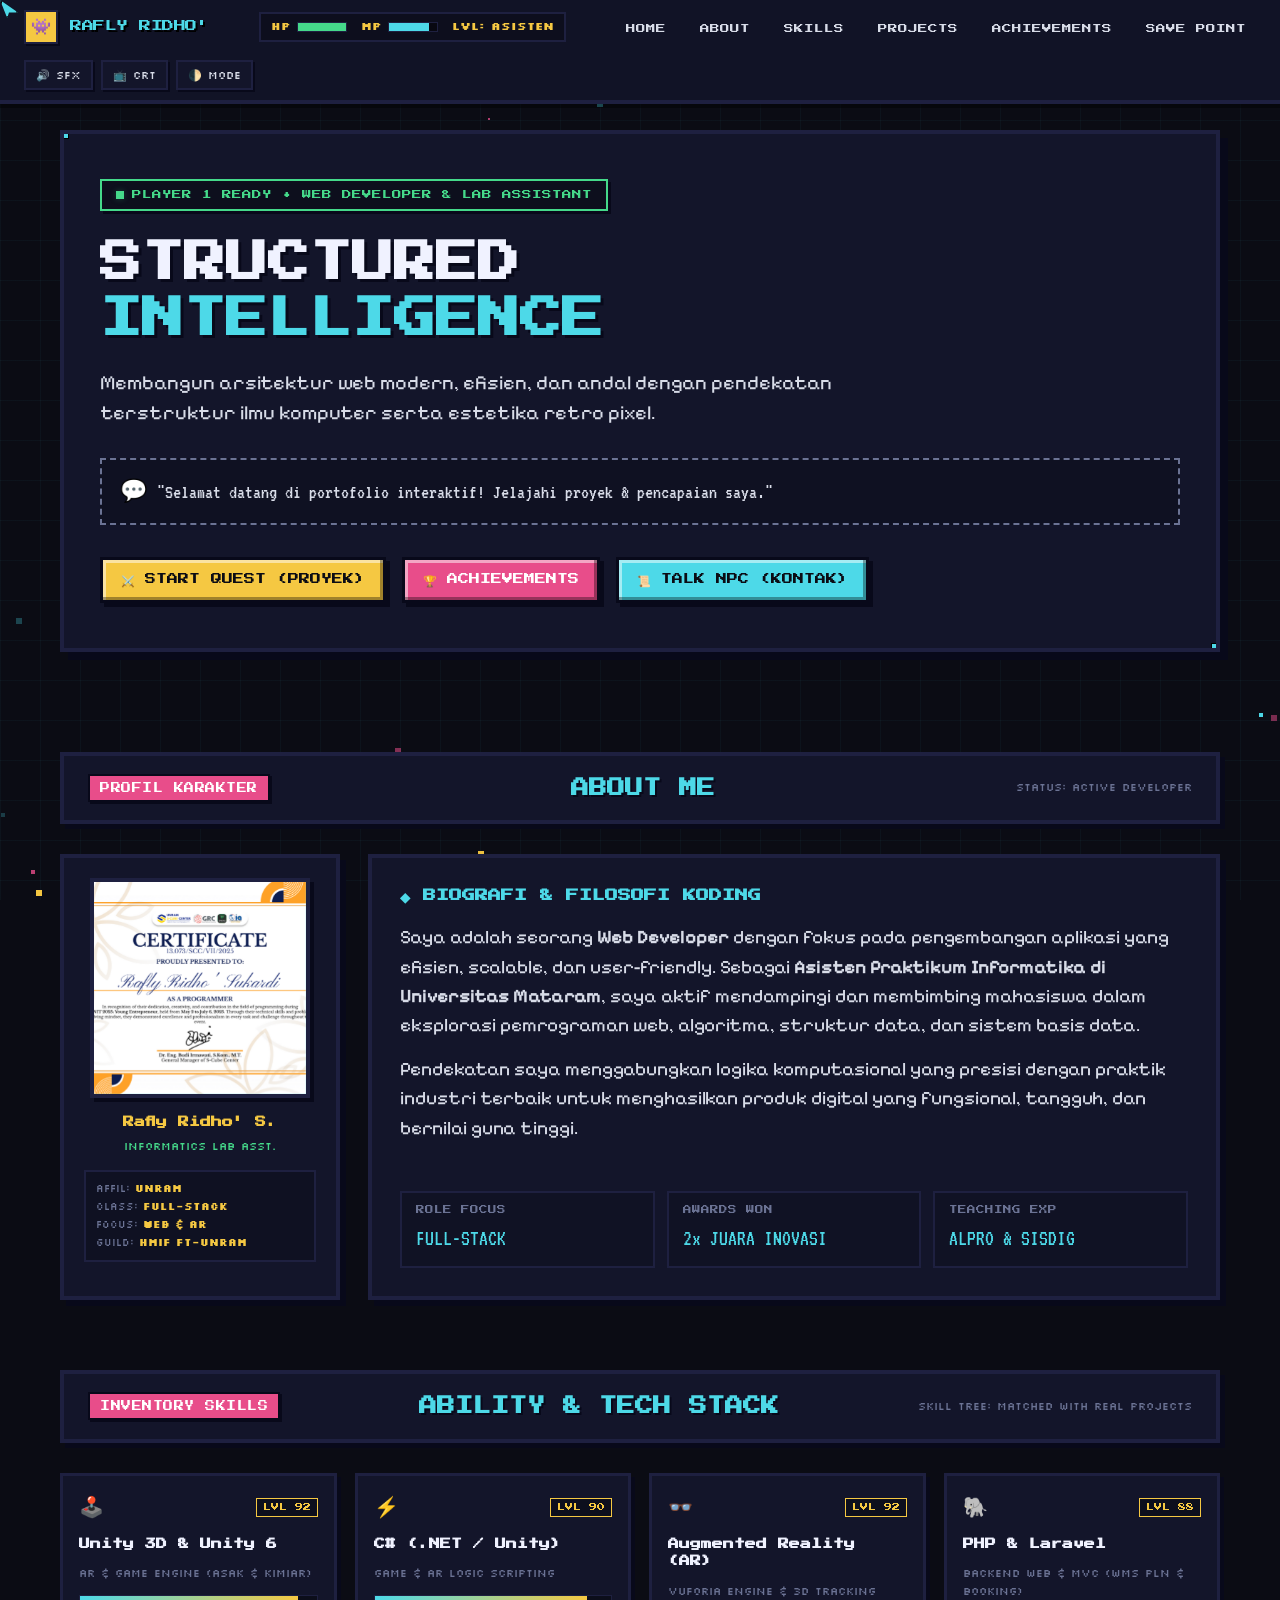
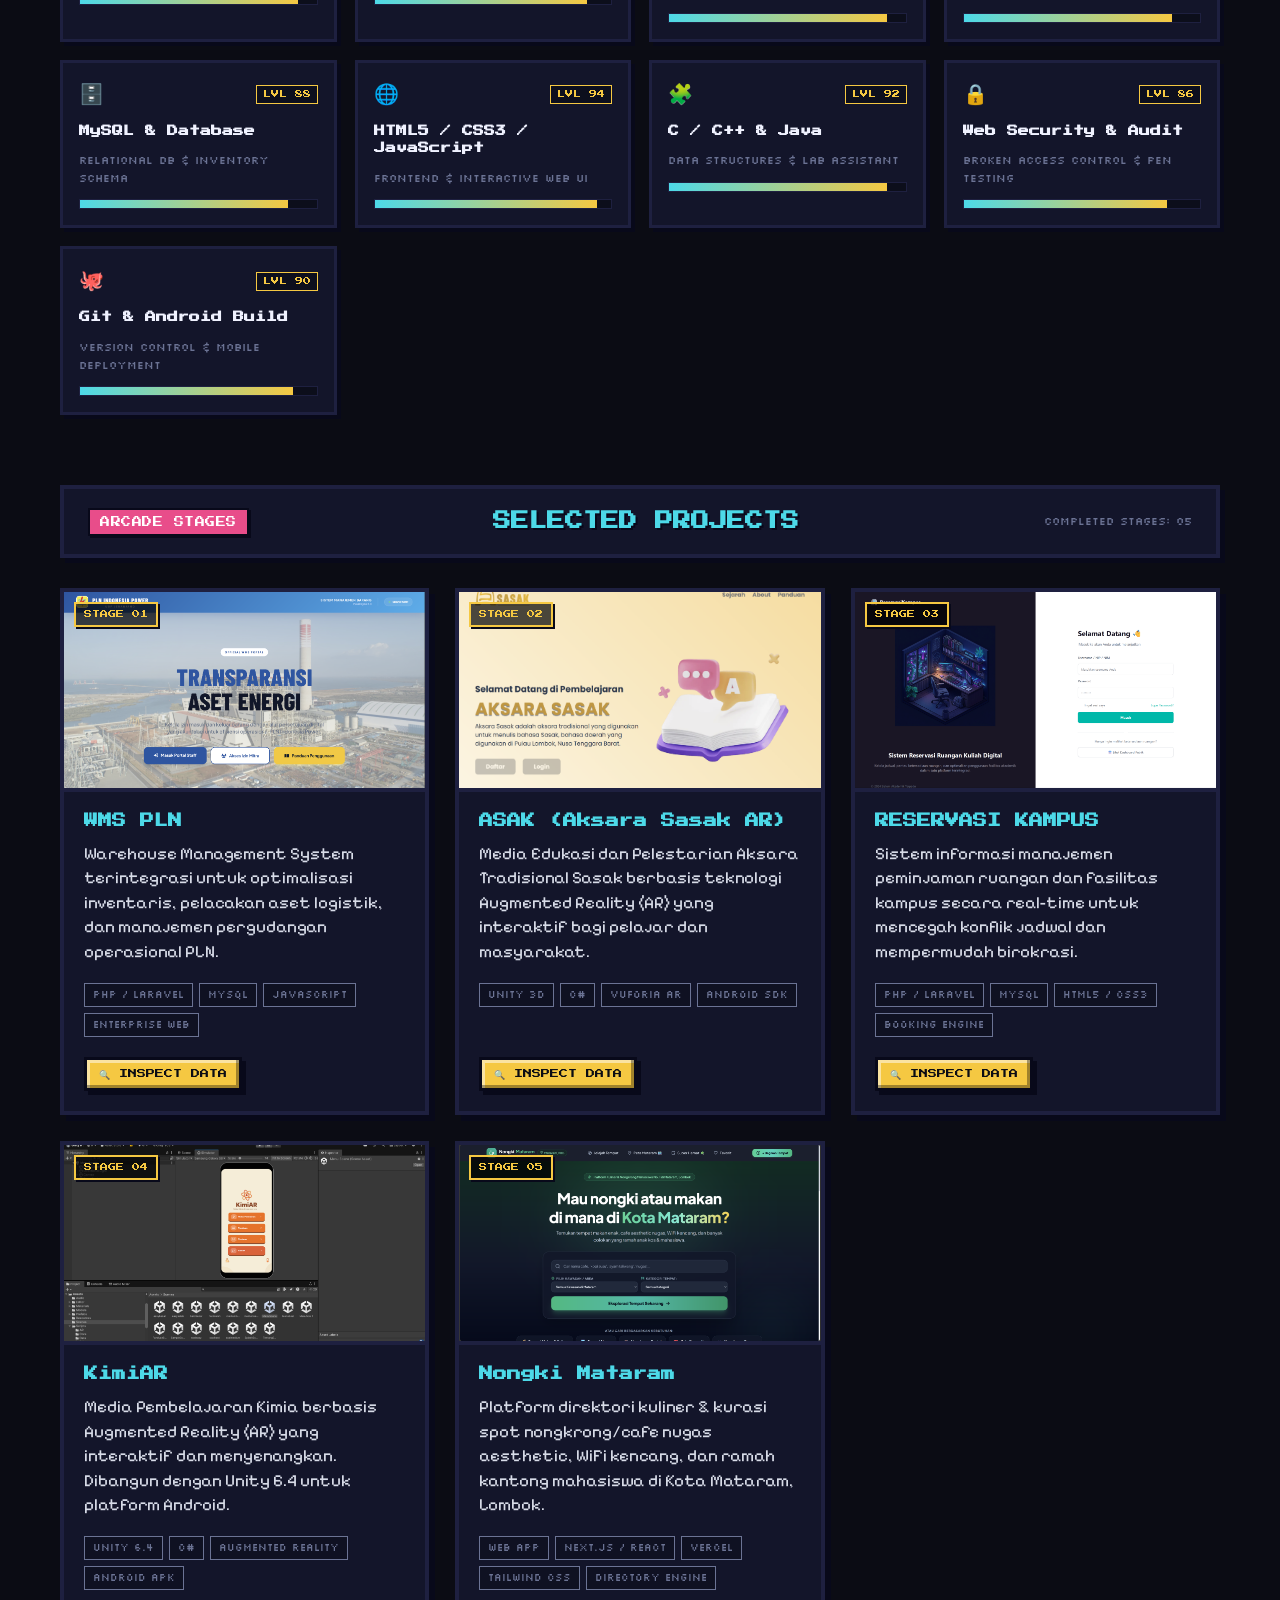
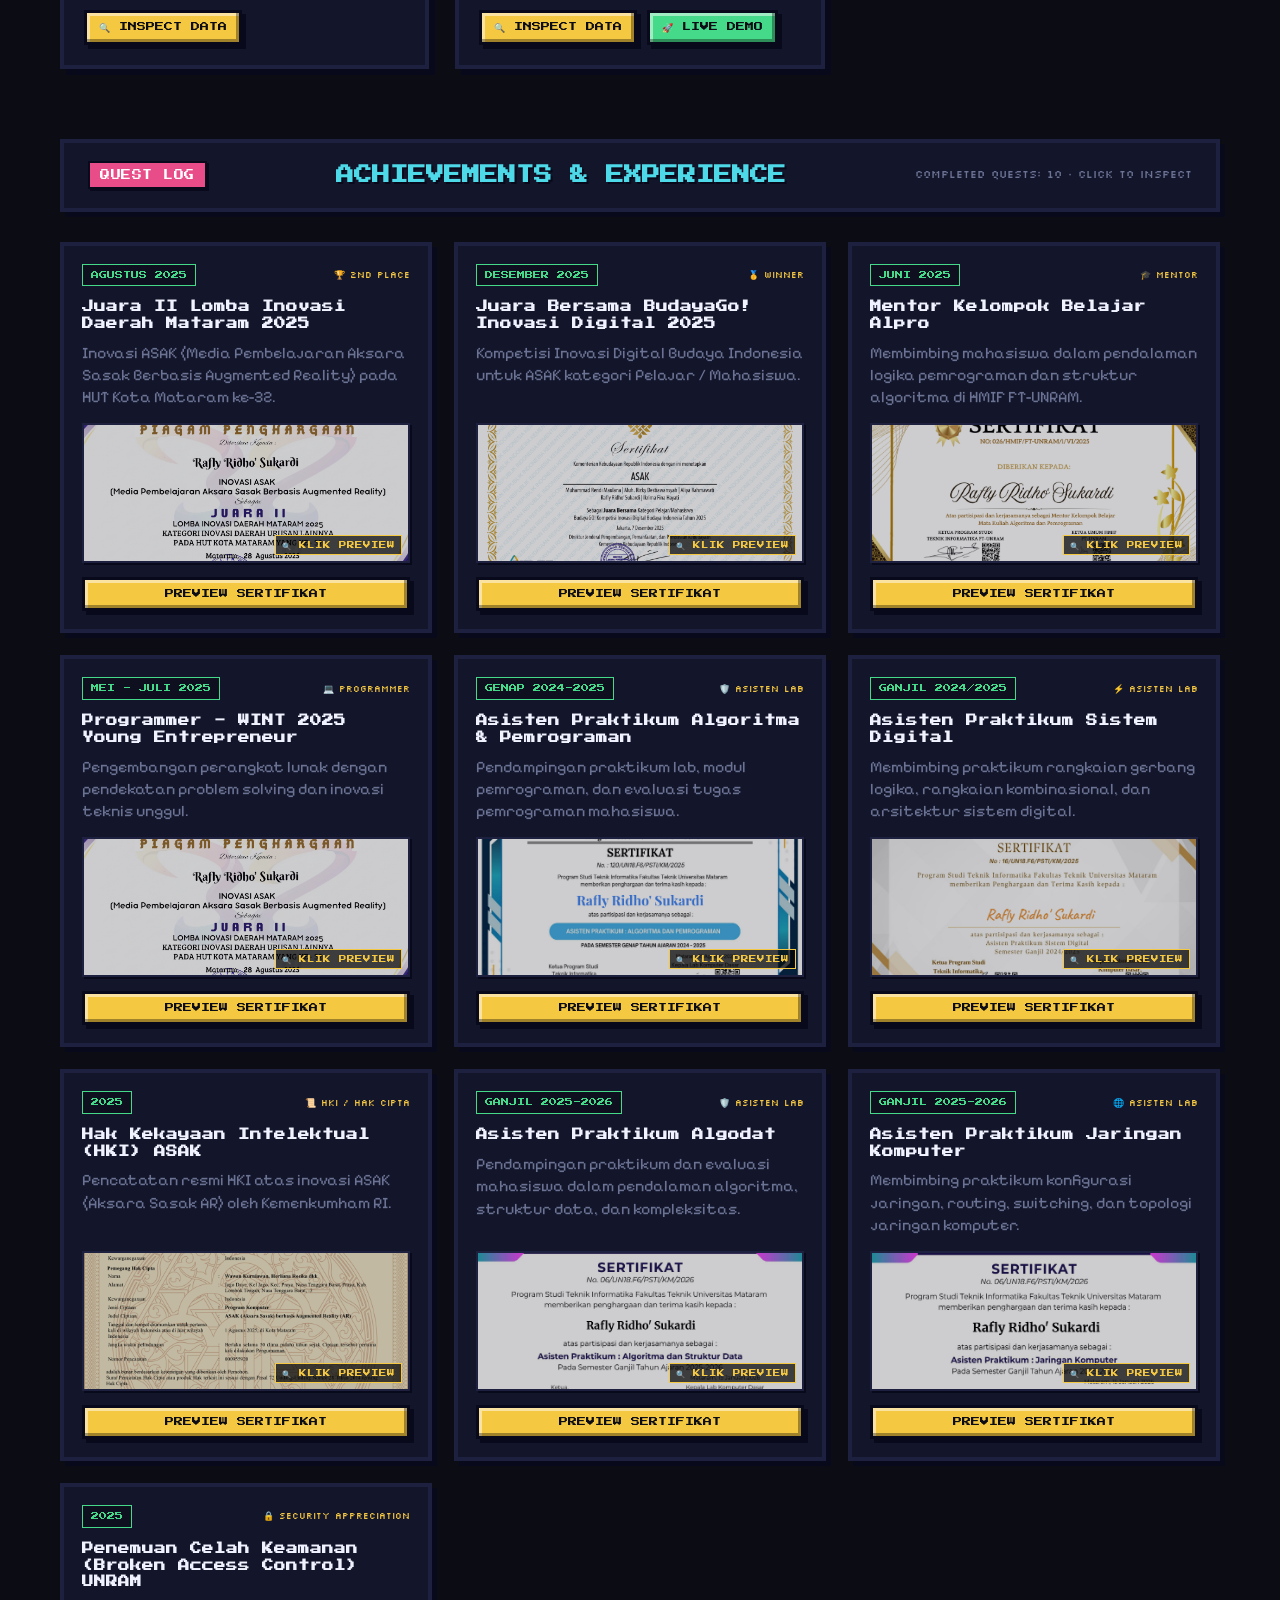
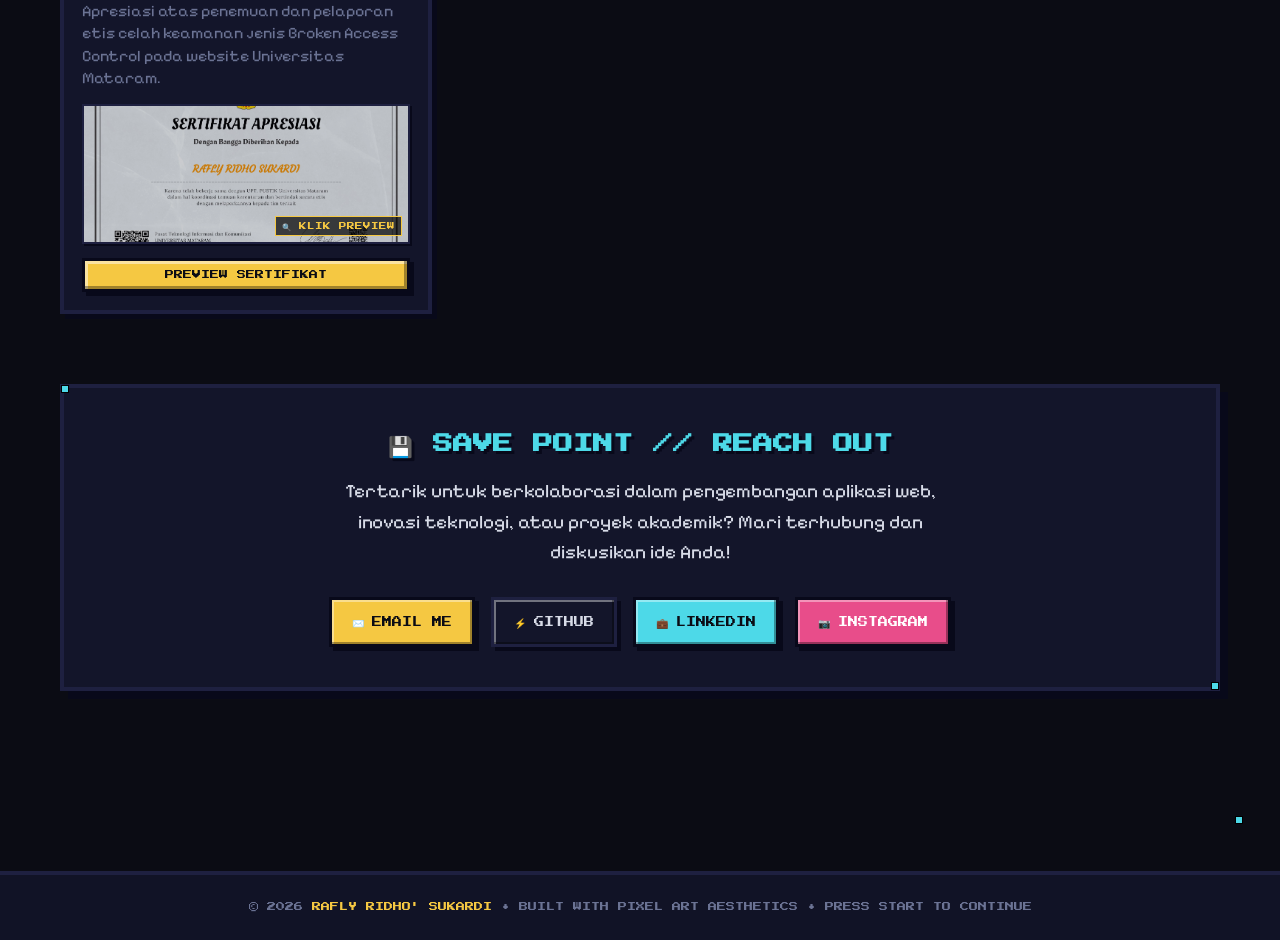
==== commit eba7bc55: "..........." ====
--- a/index.html
+++ b/index.html
@@ -426,10 +426,10 @@
             </div>
           </div>
 
-          <!-- Project Cartridge 5: Nongki Mataram (i-Mataram) -->
+          <!-- Project Cartridge 5: Nongki Mataram -->
           <div class="project-cartridge">
             <div class="cartridge-screen">
-              <img src="assets/i-mataram.png" alt="Nongki Mataram - Platform Kuliner & Rekomendasi Spot Nongkrong" />
+              <img src="assets/nongki-mataram.png" alt="Nongki Mataram - Platform Kuliner & Rekomendasi Spot Nongkrong" />
               <span class="cartridge-stage-tag">STAGE 05</span>
             </div>
             <div class="cartridge-content">
@@ -450,15 +450,15 @@
                 <button
                   class="pixel-btn pixel-btn-sm inspect-btn"
                   data-title="Nongki Mataram - Platform Rekomendasi Nongki & Kuliner Mahasiswa"
-                  data-img="assets/i-mataram.png"
+                  data-img="assets/nongki-mataram.png"
                   data-desc="Platform web rekomendasi kuliner dan tempat nongkrong no. 1 di Mataram, Lombok. Mempermudah mahasiswa & anak kos menemukan tempat makan enak, cafe aesthetic untuk nugas dengan banyak colokan & WiFi cepat, filter kawasan, peta lokasi, serta kategori hemat."
                   data-meta="Tech Stack: Next.js, React, Tailwind CSS, Vercel • Status: Live Production"
-                  data-link="https://i-mataram.vercel.app"
+                  data-link="https://nongki-mataram.vercel.app"
                 >
                   🔍 INSPECT DATA
                 </button>
                 <a
-                  href="https://i-mataram.vercel.app"
+                  href="https://nongki-mataram.vercel.app"
                   target="_blank"
                   rel="noopener noreferrer"
                   class="pixel-btn pixel-btn-sm pixel-btn-green"
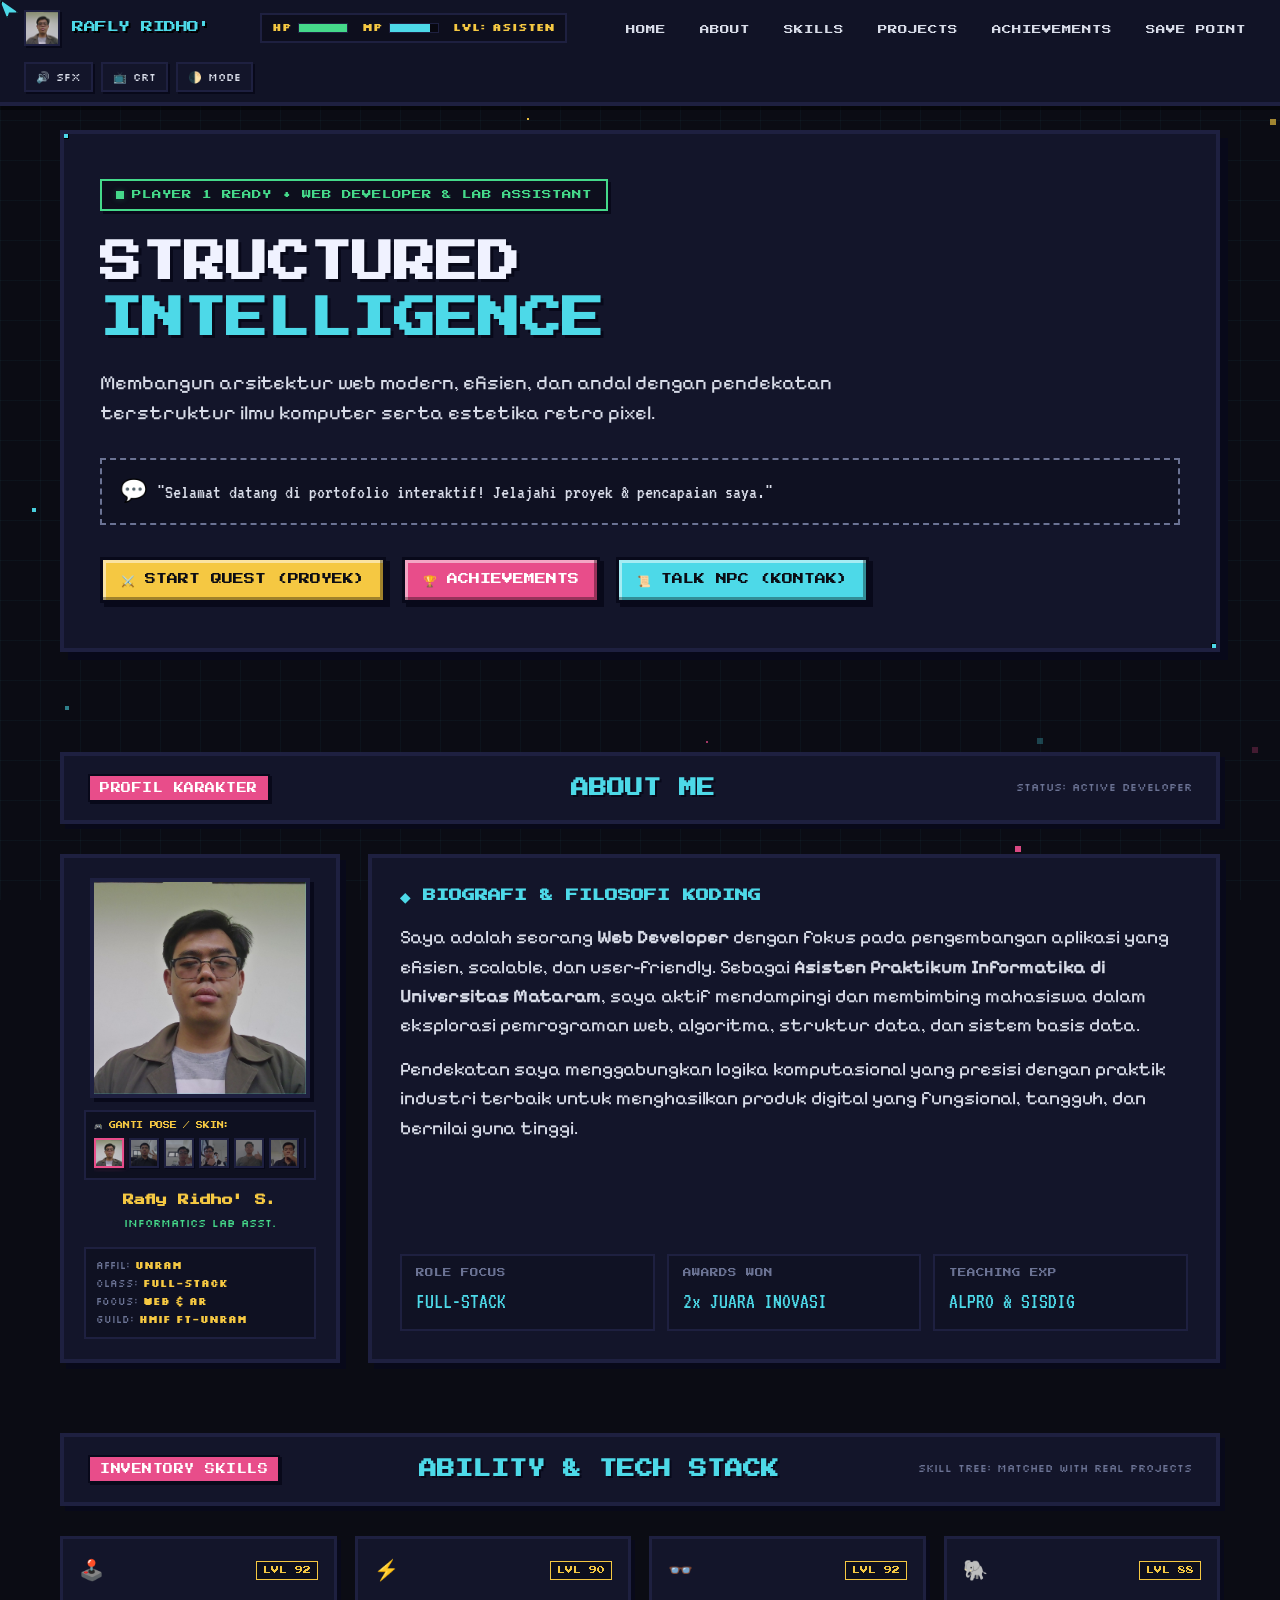
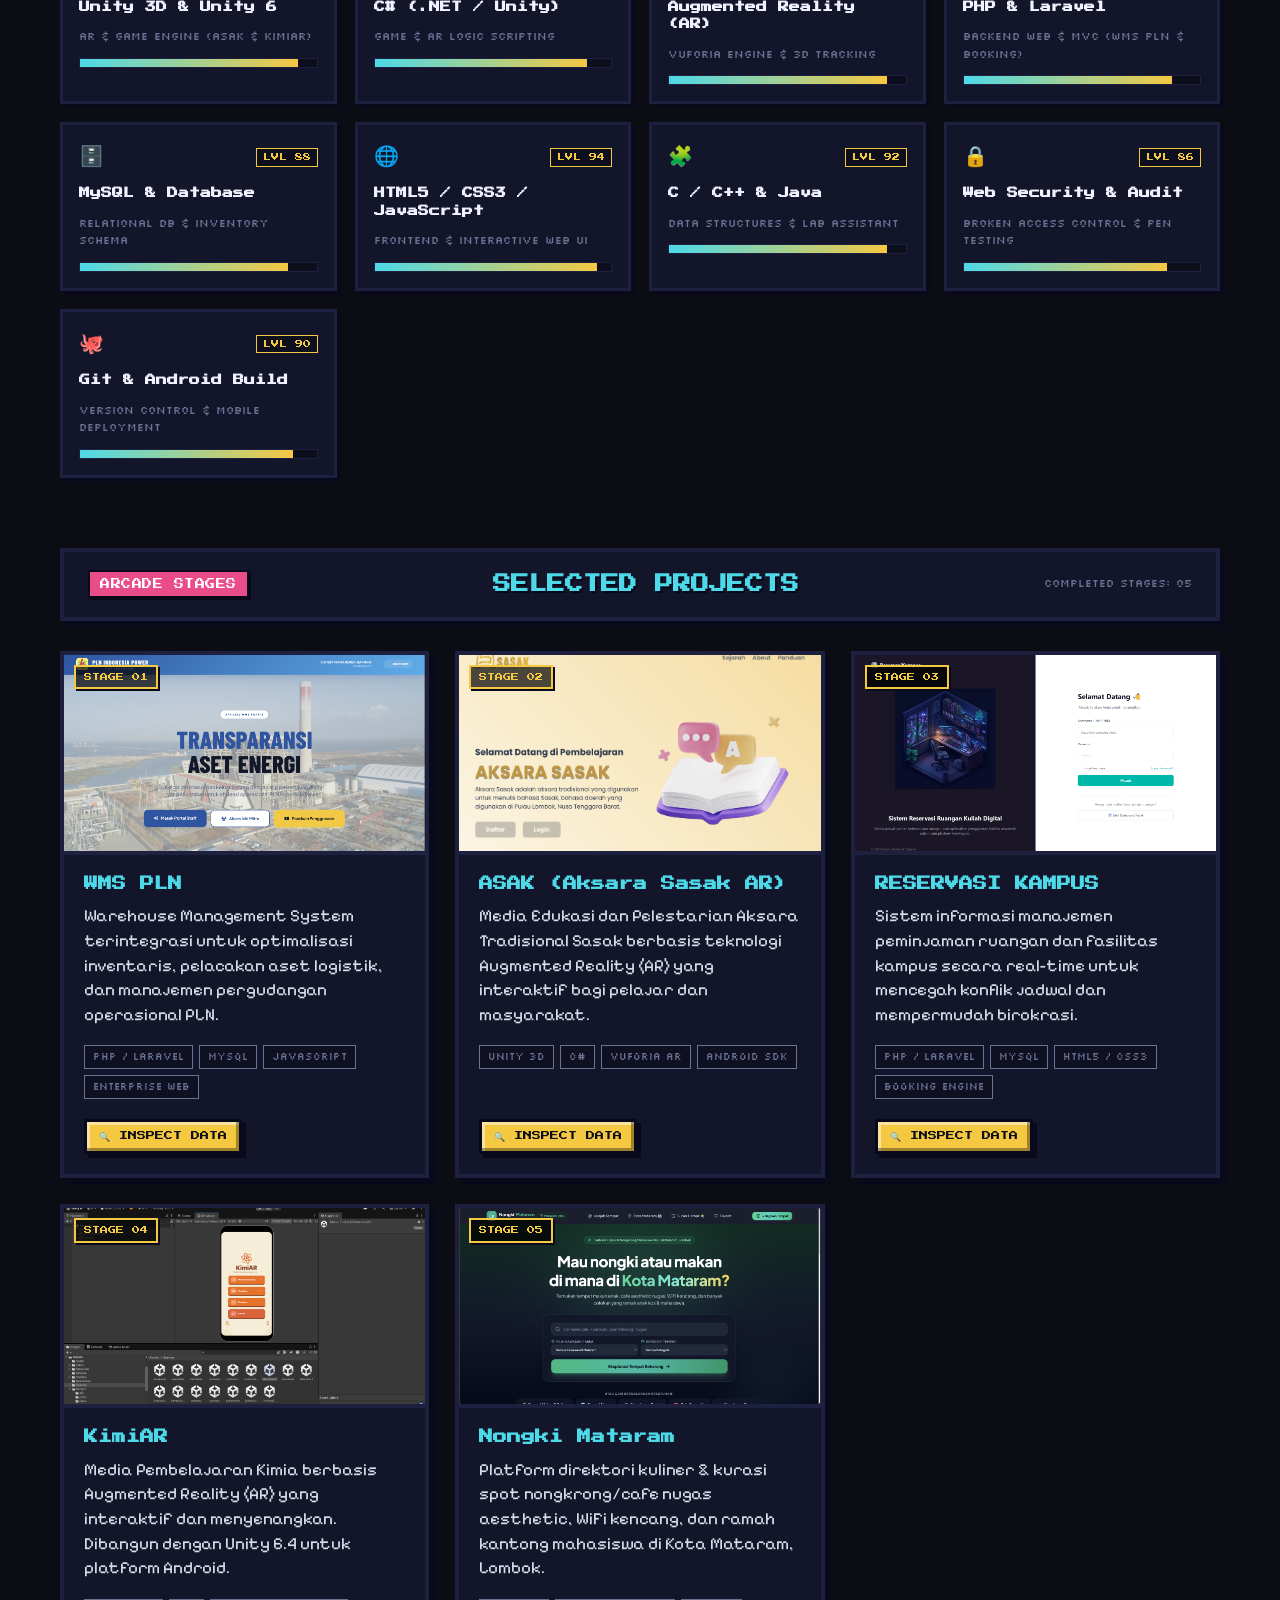
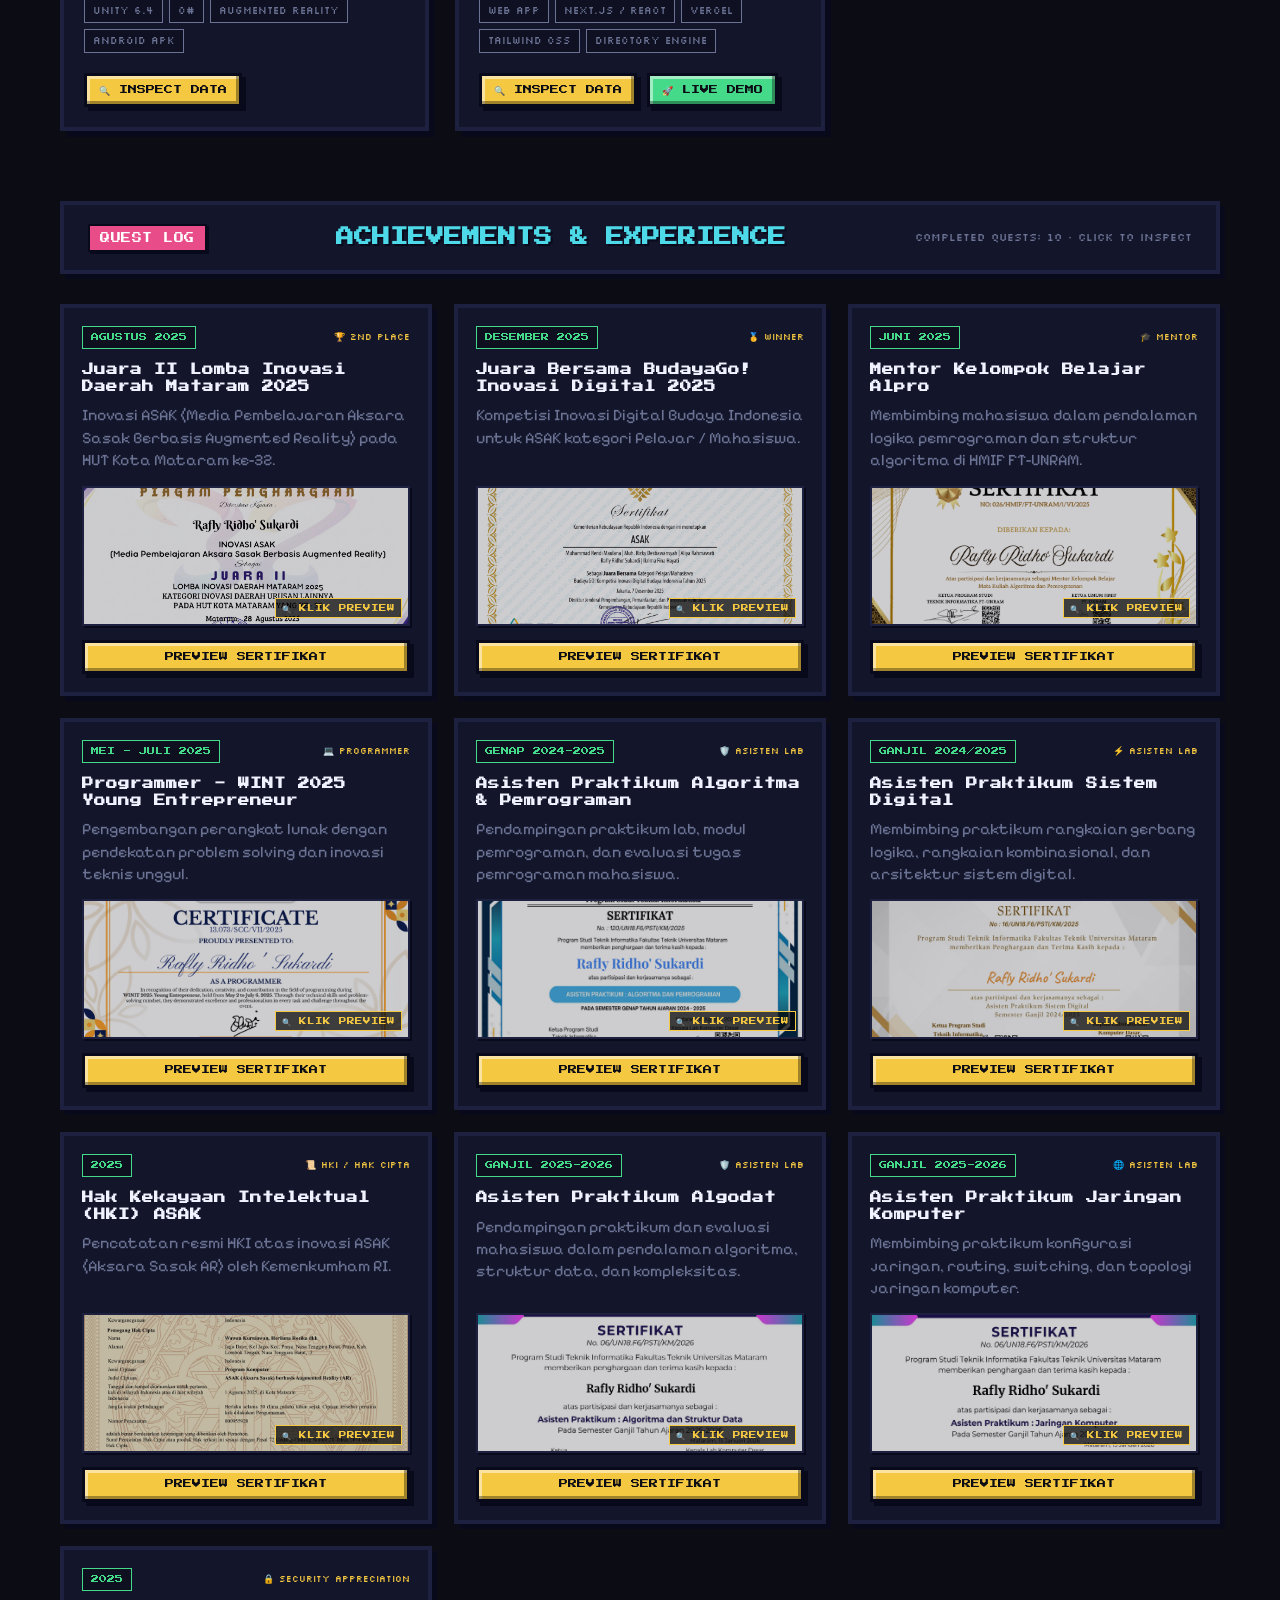
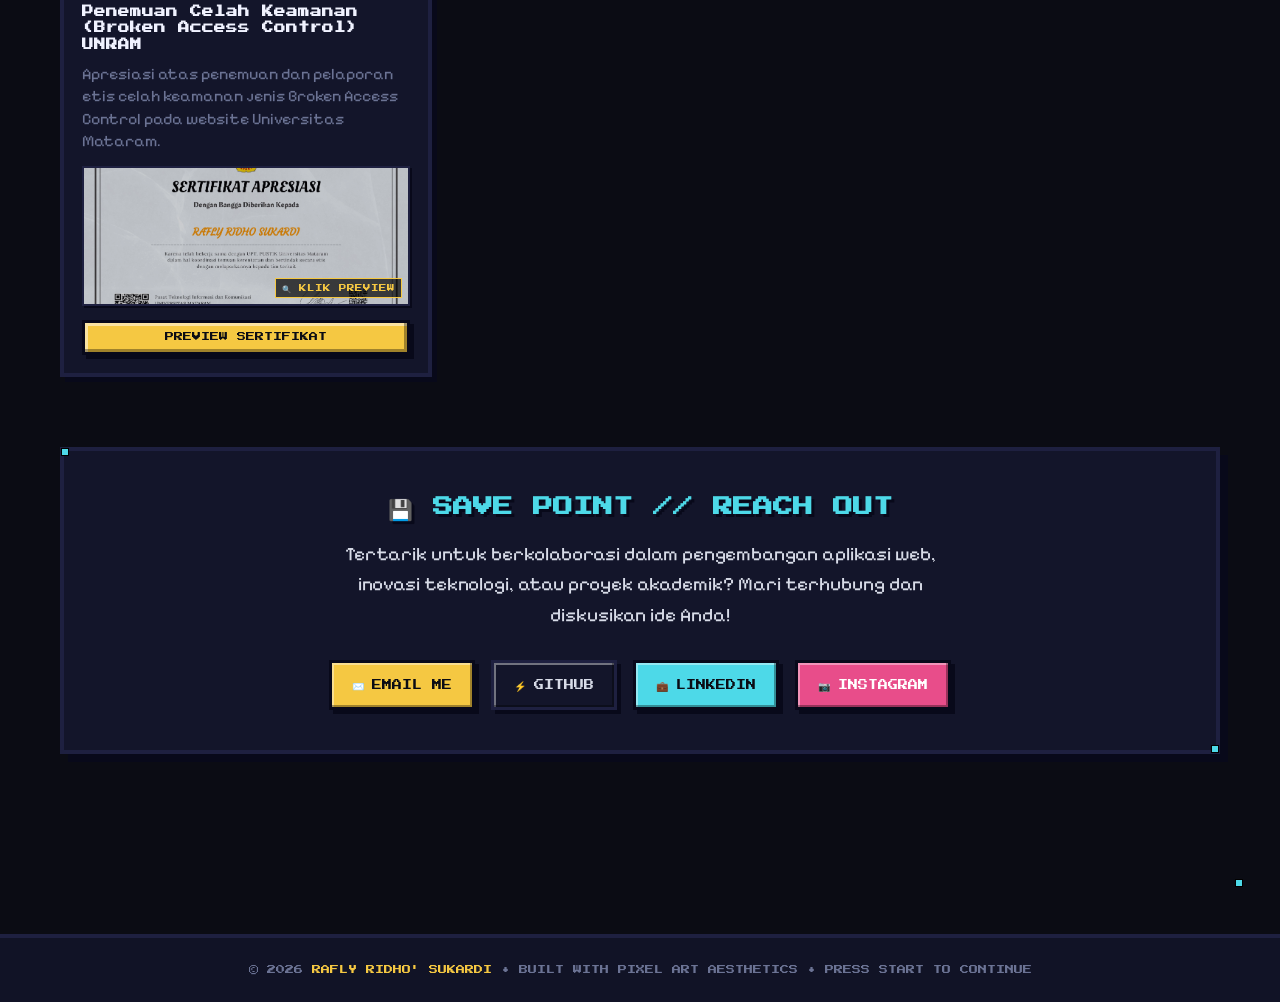
==== commit 6d6ebde2: ".............." ====
--- a/index.html
+++ b/index.html
@@ -23,7 +23,9 @@
     <nav>
       <div class="nav-container">
         <a href="#hero" class="nav-brand">
-          <div class="pixel-avatar-mini">👾</div>
+          <div class="pixel-avatar-mini">
+            <img src="fotogweh/WIN_20260330_14_29_46_Pro.jpg" alt="Rafly" class="nav-mini-img" />
+          </div>
           <span class="brand-name">RAFLY RIDHO'</span>
         </a>
 
@@ -121,12 +123,93 @@
         <div class="about-grid">
           <!-- Avatar Card -->
           <div class="avatar-card pixel-corner-deco">
-            <div class="avatar-frame">
+            <div
+              class="avatar-frame inspect-btn"
+              id="main-avatar-frame"
+              data-title="Rafly Ridho' Sukardi - Profile Avatar"
+              data-img="fotogweh/WIN_20260330_14_29_46_Pro.jpg"
+              data-desc="Potret resmi pengembang Rafly Ridho' Sukardi - Web Developer & Asisten Lab Informatika FT UNRAM."
+              data-meta="Character: Player 1 • Status: Online & Active"
+              title="Klik untuk inspect foto avatar"
+            >
               <img
-                src="assets/Rafly Ridho_ Sukardi.png"
+                id="main-avatar-img"
+                src="fotogweh/WIN_20260330_14_29_46_Pro.jpg"
                 alt="Rafly Ridho' Sukardi"
               />
-            </div>
+              <span class="avatar-inspect-badge">🔍 ZOOM</span>
+            </div>
+
+            <!-- Skin / Pose Selector -->
+            <div class="skin-select-box">
+              <span class="skin-select-label">🎮 GANTI POSE / SKIN:</span>
+              <div class="skin-thumbnails-row" id="avatar-pose-container">
+                <button
+                  type="button"
+                  class="skin-thumb-btn active"
+                  data-src="fotogweh/WIN_20260330_14_29_46_Pro.jpg"
+                  data-title="Formal Jacket & Glasses"
+                  title="Pose 1: Formal Jacket"
+                >
+                  <img src="fotogweh/WIN_20260330_14_29_46_Pro.jpg" alt="Pose 1" />
+                </button>
+                <button
+                  type="button"
+                  class="skin-thumb-btn"
+                  data-src="fotogweh/WIN_20251218_10_13_14_Pro.jpg"
+                  data-title="Peace Pose in Lab"
+                  title="Pose 2: Peace in Lab"
+                >
+                  <img src="fotogweh/WIN_20251218_10_13_14_Pro.jpg" alt="Pose 2" />
+                </button>
+                <button
+                  type="button"
+                  class="skin-thumb-btn"
+                  data-src="fotogweh/WIN_20260407_10_24_45_Pro.jpg"
+                  data-title="Asisten Batik Lab"
+                  title="Pose 3: Asisten Batik"
+                >
+                  <img src="fotogweh/WIN_20260407_10_24_45_Pro.jpg" alt="Pose 3" />
+                </button>
+                <button
+                  type="button"
+                  class="skin-thumb-btn"
+                  data-src="fotogweh/WIN_20260331_12_56_51_Pro.jpg"
+                  data-title="Thumbs Up Lab Squad"
+                  title="Pose 4: Lab Squad"
+                >
+                  <img src="fotogweh/WIN_20260331_12_56_51_Pro.jpg" alt="Pose 4" />
+                </button>
+                <button
+                  type="button"
+                  class="skin-thumb-btn"
+                  data-src="fotogweh/WIN_20260415_15_59_37_Pro.jpg"
+                  data-title="Casual Ready Thumbs Up"
+                  title="Pose 5: Casual Thumbs Up"
+                >
+                  <img src="fotogweh/WIN_20260415_15_59_37_Pro.jpg" alt="Pose 5" />
+                </button>
+                <button
+                  type="button"
+                  class="skin-thumb-btn"
+                  data-src="fotogweh/WIN_20260306_10_47_03_Pro.jpg"
+                  data-title="Deep Focus Thinking"
+                  title="Pose 6: Deep Focus"
+                >
+                  <img src="fotogweh/WIN_20260306_10_47_03_Pro.jpg" alt="Pose 6" />
+                </button>
+                <button
+                  type="button"
+                  class="skin-thumb-btn"
+                  data-src="fotogweh/WIN_20260302_11_32_31_Pro.jpg"
+                  data-title="Dev Sprint Mode"
+                  title="Pose 7: Dev Sprint"
+                >
+                  <img src="fotogweh/WIN_20260302_11_32_31_Pro.jpg" alt="Pose 7" />
+                </button>
+              </div>
+            </div>
+
             <div class="avatar-meta">
               <h3 class="avatar-title">Rafly Ridho' S.</h3>
               <p class="avatar-role">INFORMATICS LAB ASST.</p>
@@ -572,8 +655,8 @@
           <div
             class="quest-item-card inspect-btn"
             data-title="Programmer - WINT 2025: Young Entrepreneur"
-            data-img="assets/SERTIFIKAT 3.jpg"
-            data-desc="Dedikasi, kreativitas, dan komitmen dalam pengembangan pemrograman pada program WINT 2025 Young Entrepreneur."
+            data-img="assets/Rafly Ridho_ Sukardi.png"
+            data-desc="Dedikasi, kreativitas, dan komitmen dalam pengembangan pemrograman pada program WINT 2025 Young Entrepreneur oleh S-Cube Center UNRAM & Seoul National University GRC."
             data-meta="Waktu: Mei - Juli 2025 • Kategori: Programming & Entrepreneurship"
           >
             <div>
@@ -588,7 +671,7 @@
             </div>
             <div>
               <div class="cert-preview-wrapper">
-                <img src="assets/SERTIFIKAT 3.jpg" alt="Sertifikat Programmer WINT" class="cert-preview-img" />
+                <img src="assets/Rafly Ridho_ Sukardi.png" alt="Sertifikat Programmer WINT" class="cert-preview-img" />
                 <span class="cert-view-hint">🔍 KLIK PREVIEW</span>
               </div>
               <button class="pixel-btn pixel-btn-sm quest-inspect-btn">
--- a/styles.css
+++ b/styles.css
@@ -295,8 +295,8 @@
   text-decoration: none;
 }
 .pixel-avatar-mini {
-  width: 34px;
-  height: 34px;
+  width: 36px;
+  height: 36px;
   border: 2px solid var(--border-color);
   box-shadow: 2px 2px 0 var(--shadow-color);
   background: var(--pixel-yellow);
@@ -304,6 +304,13 @@
   align-items: center;
   justify-content: center;
   font-size: 16px;
+  overflow: hidden;
+}
+.nav-mini-img {
+  width: 100%;
+  height: 100%;
+  object-fit: cover;
+  display: block;
 }
 .brand-name {
   font-family: 'Press Start 2P', monospace;
@@ -589,13 +596,103 @@
   box-shadow: inset 0 0 0 2px var(--pixel-cyan), 4px 4px 0 var(--shadow-color);
   position: relative;
   overflow: hidden;
-  margin-bottom: 16px;
+  margin-bottom: 12px;
+  cursor: pointer;
+  transition: transform 0.15s ease, box-shadow 0.15s ease;
+}
+.avatar-frame:hover {
+  transform: scale(1.02);
+  box-shadow: inset 0 0 0 2px var(--pixel-pink), 6px 6px 0 var(--shadow-color);
 }
 .avatar-frame img {
   width: 100%;
   height: 100%;
   object-fit: cover;
   display: block;
+  transition: transform 0.25s ease;
+}
+.avatar-inspect-badge {
+  position: absolute;
+  top: 6px;
+  right: 6px;
+  background: rgba(0, 0, 0, 0.75);
+  border: 1px solid var(--pixel-cyan);
+  color: var(--pixel-cyan);
+  font-family: 'Press Start 2P', monospace;
+  font-size: 7px;
+  padding: 3px 5px;
+  opacity: 0;
+  transform: translateY(-4px);
+  transition: opacity 0.15s ease, transform 0.15s ease;
+}
+.avatar-frame:hover .avatar-inspect-badge {
+  opacity: 1;
+  transform: translateY(0);
+}
+
+/* Skin / Pose Selector */
+.skin-select-box {
+  width: 100%;
+  background: rgba(0, 0, 0, 0.25);
+  border: 2px solid var(--border-color);
+  padding: 8px 8px 6px;
+  margin-bottom: 12px;
+  text-align: left;
+}
+.skin-select-label {
+  display: block;
+  font-family: 'Press Start 2P', monospace;
+  font-size: 7px;
+  color: var(--pixel-yellow);
+  margin-bottom: 6px;
+  letter-spacing: -0.3px;
+}
+.skin-thumbnails-row {
+  display: flex;
+  gap: 5px;
+  overflow-x: auto;
+  padding-bottom: 4px;
+}
+.skin-thumbnails-row::-webkit-scrollbar {
+  height: 4px;
+}
+.skin-thumbnails-row::-webkit-scrollbar-thumb {
+  background: var(--border-color);
+}
+.skin-thumb-btn {
+  flex-shrink: 0;
+  width: 30px;
+  height: 30px;
+  padding: 0;
+  background: var(--bg-darker);
+  border: 2px solid var(--border-color);
+  box-shadow: 1px 1px 0 var(--shadow-color);
+  cursor: pointer;
+  overflow: hidden;
+  position: relative;
+  transition: transform 0.1s ease, border-color 0.1s ease;
+}
+.skin-thumb-btn img {
+  width: 100%;
+  height: 100%;
+  object-fit: cover;
+  display: block;
+  opacity: 0.65;
+  transition: opacity 0.15s ease;
+}
+.skin-thumb-btn:hover {
+  transform: translateY(-2px);
+  border-color: var(--pixel-cyan);
+}
+.skin-thumb-btn:hover img {
+  opacity: 1;
+}
+.skin-thumb-btn.active {
+  border-color: var(--pixel-pink);
+  box-shadow: 0 0 6px var(--glow-pink), 2px 2px 0 var(--shadow-color);
+}
+.skin-thumb-btn.active img {
+  opacity: 1;
 }
 
 .avatar-meta {
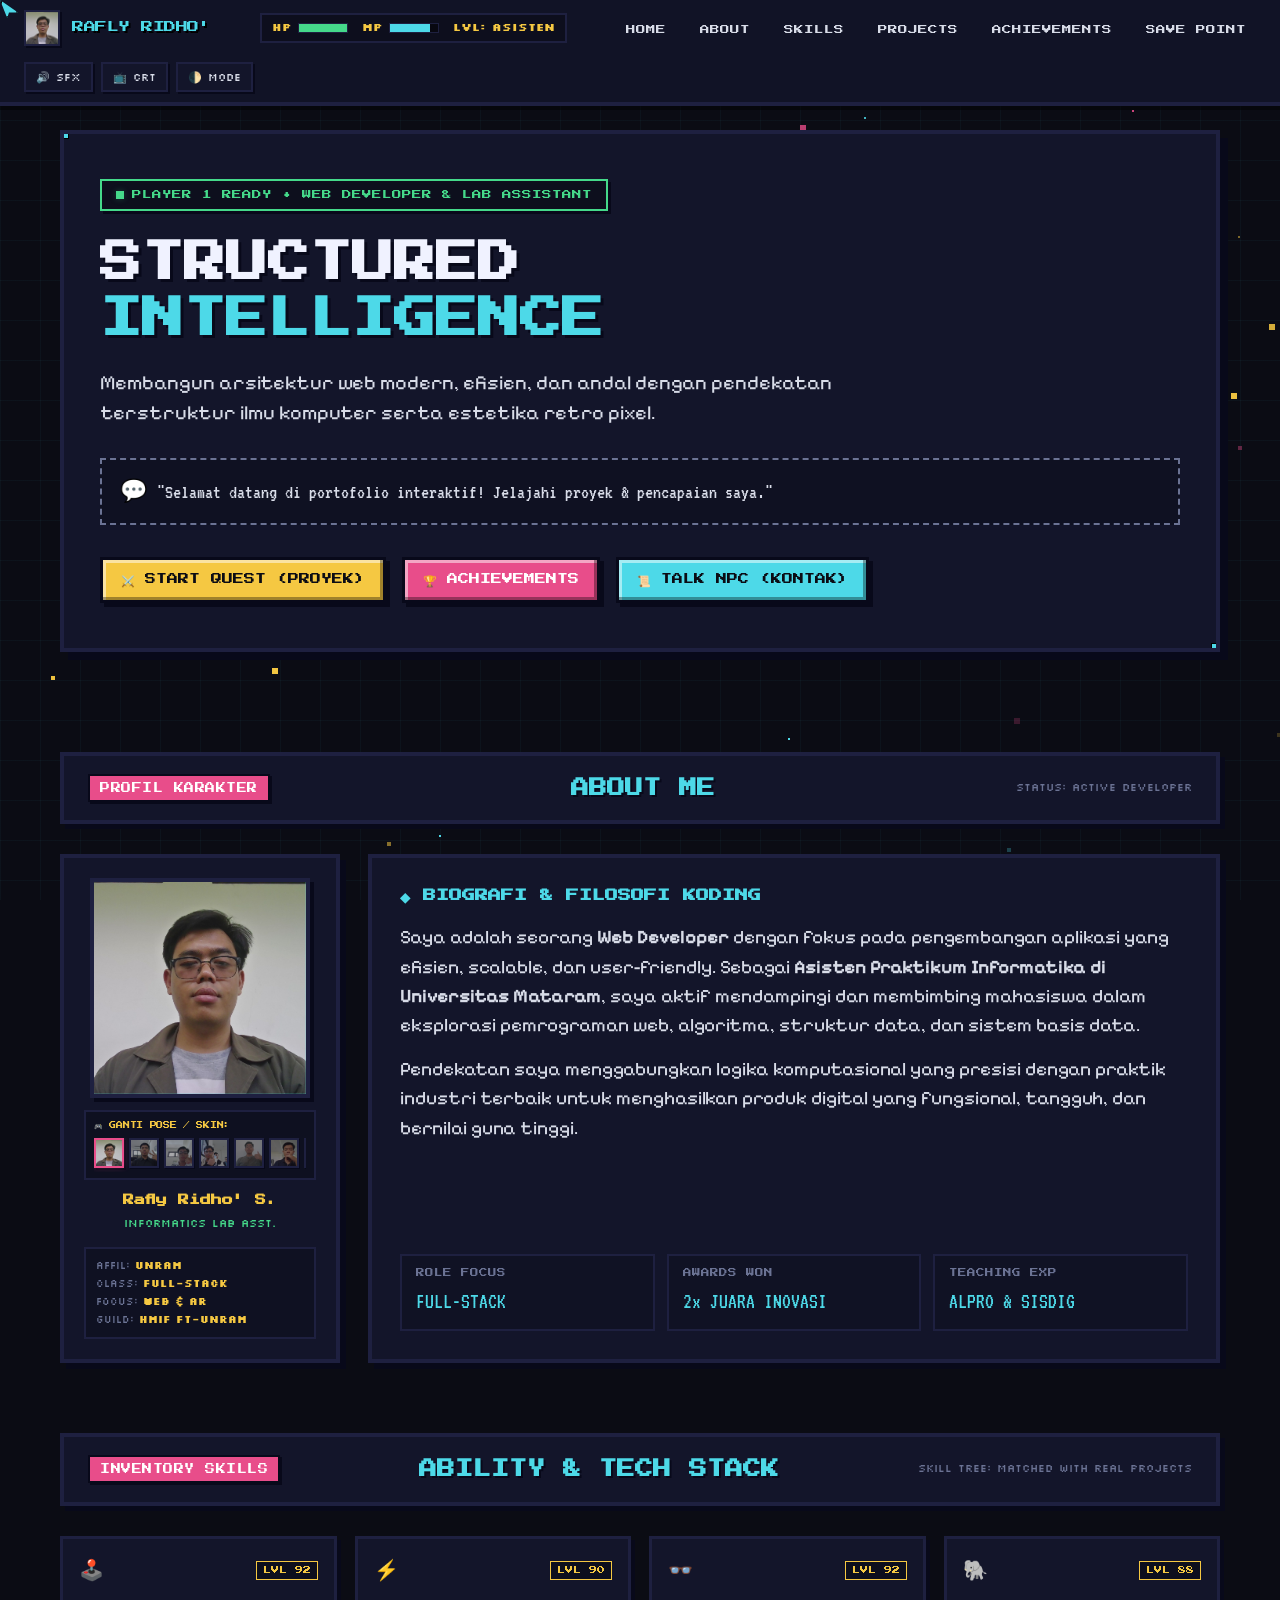
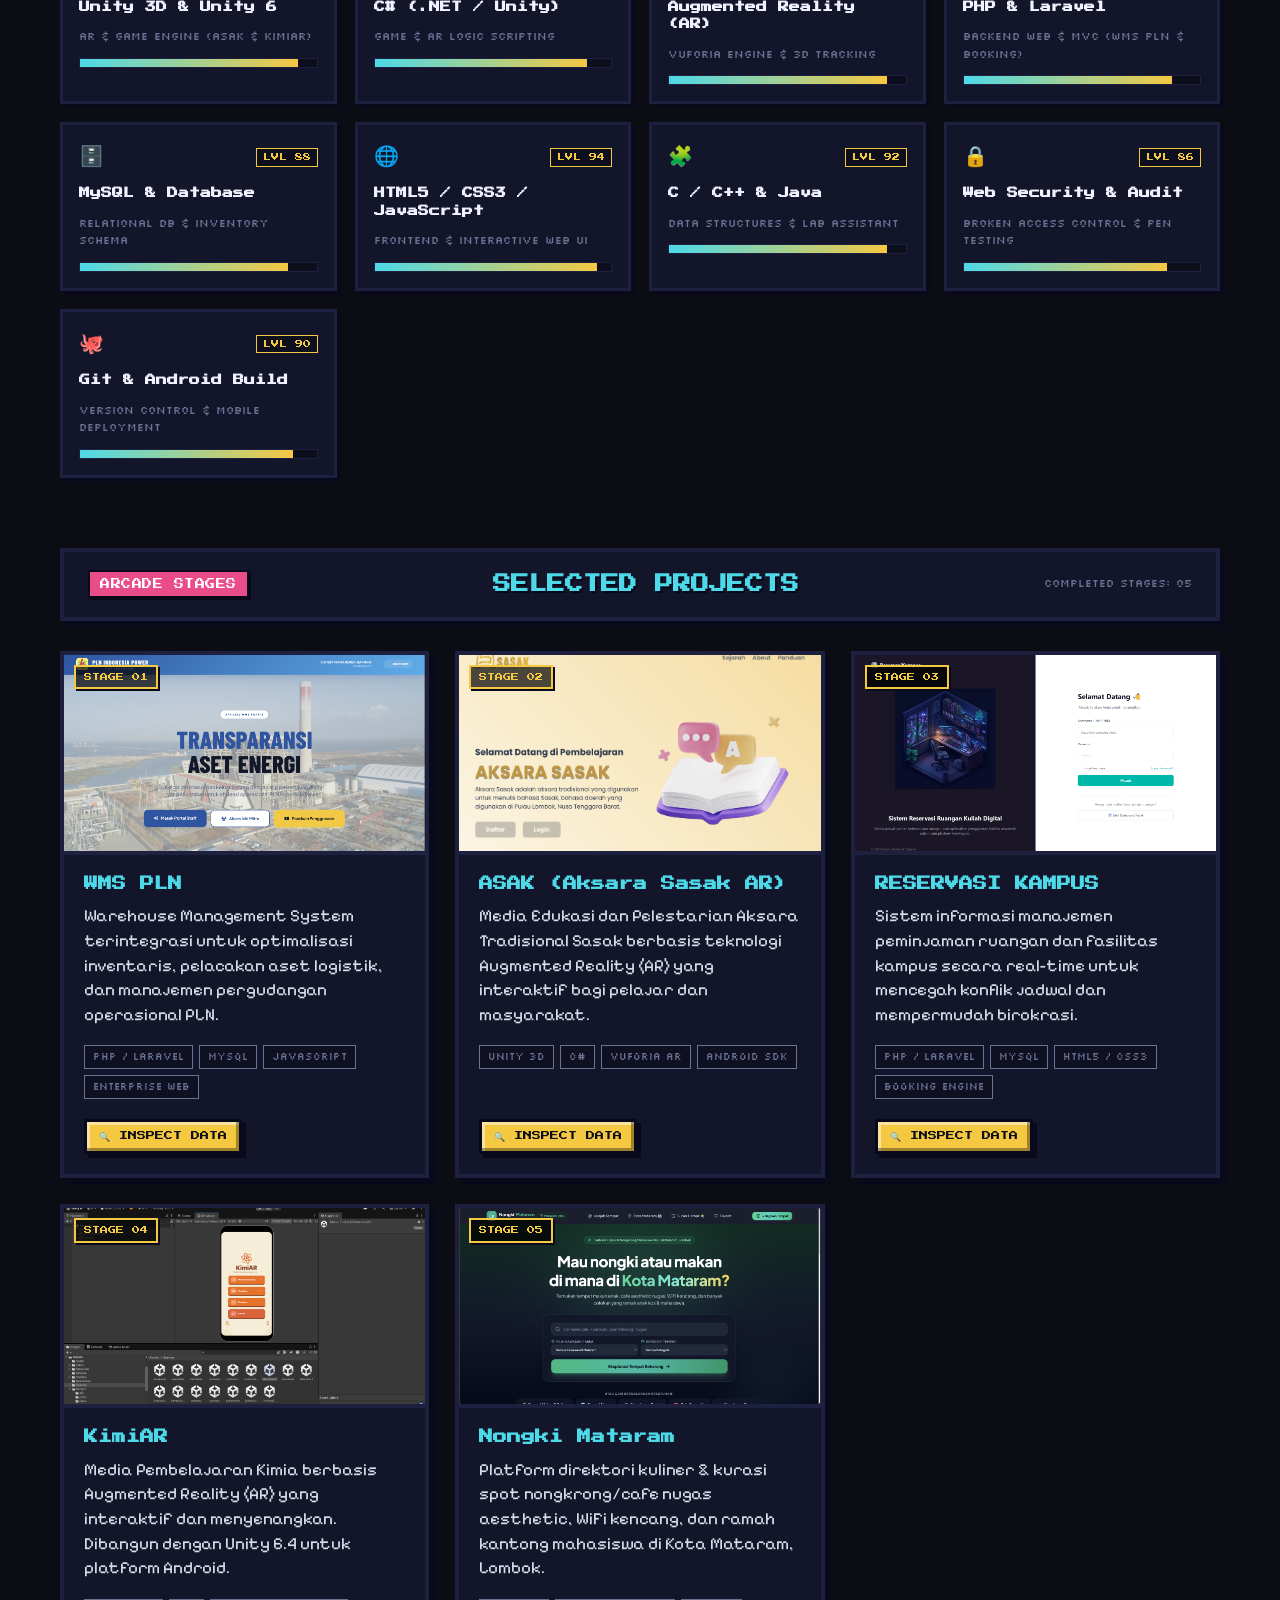
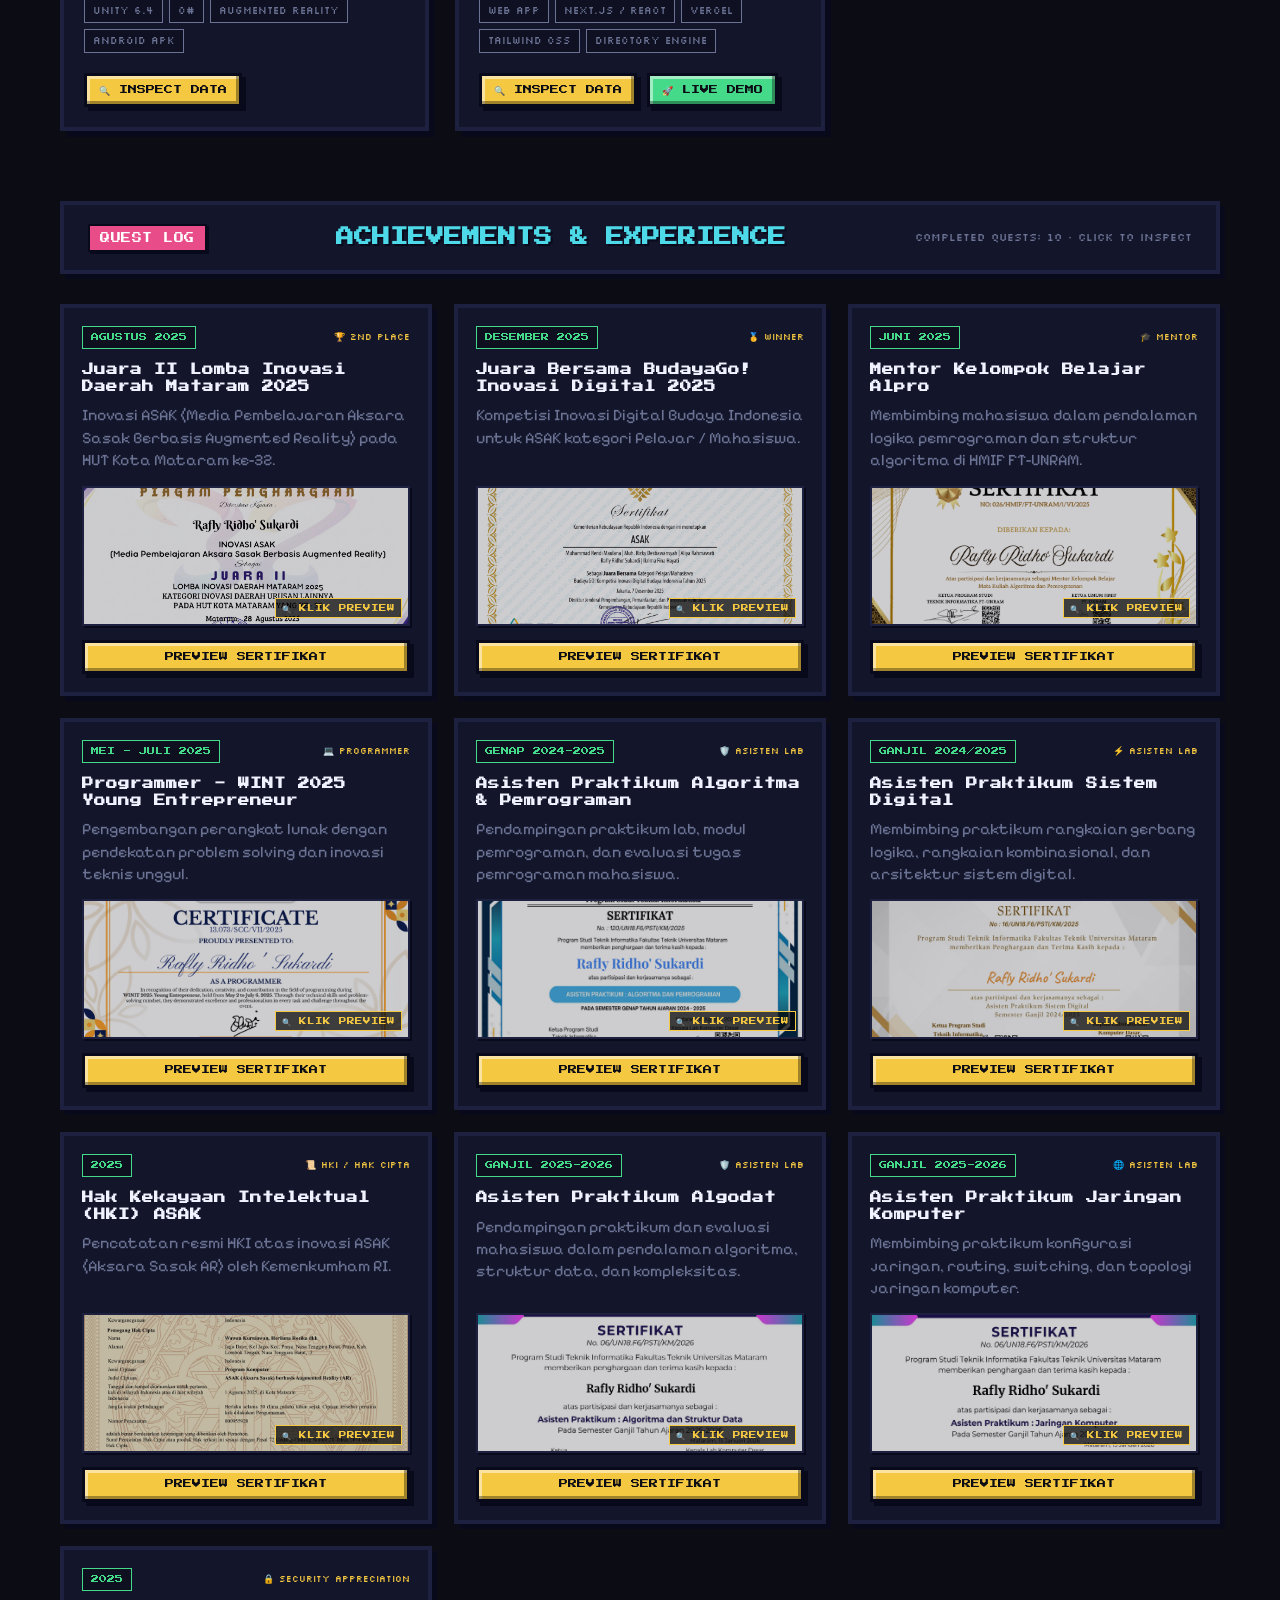
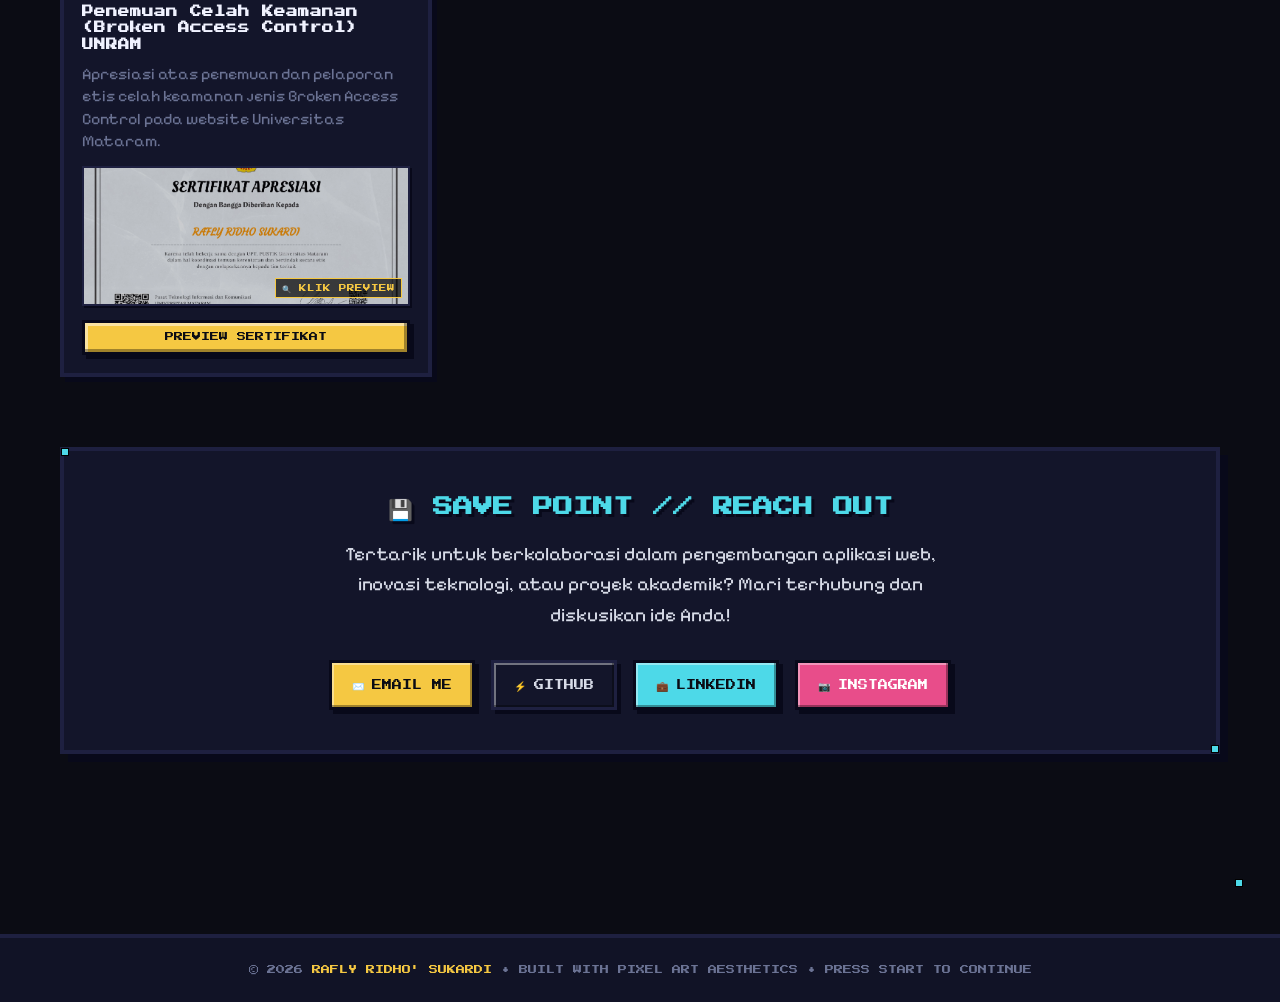
==== commit 96a71eff: "aaaaaaaaaaaaaa" ====
--- a/index.html
+++ b/index.html
@@ -866,7 +866,7 @@
 
           <div class="save-links-grid">
             <a
-              href="mailto:ridhosukardi28@gmail.com"
+              href="mailto:www.inya2830@gmail.com"
               class="contact-arcade-btn btn-mail"
             >
               <span>✉️</span> EMAIL ME
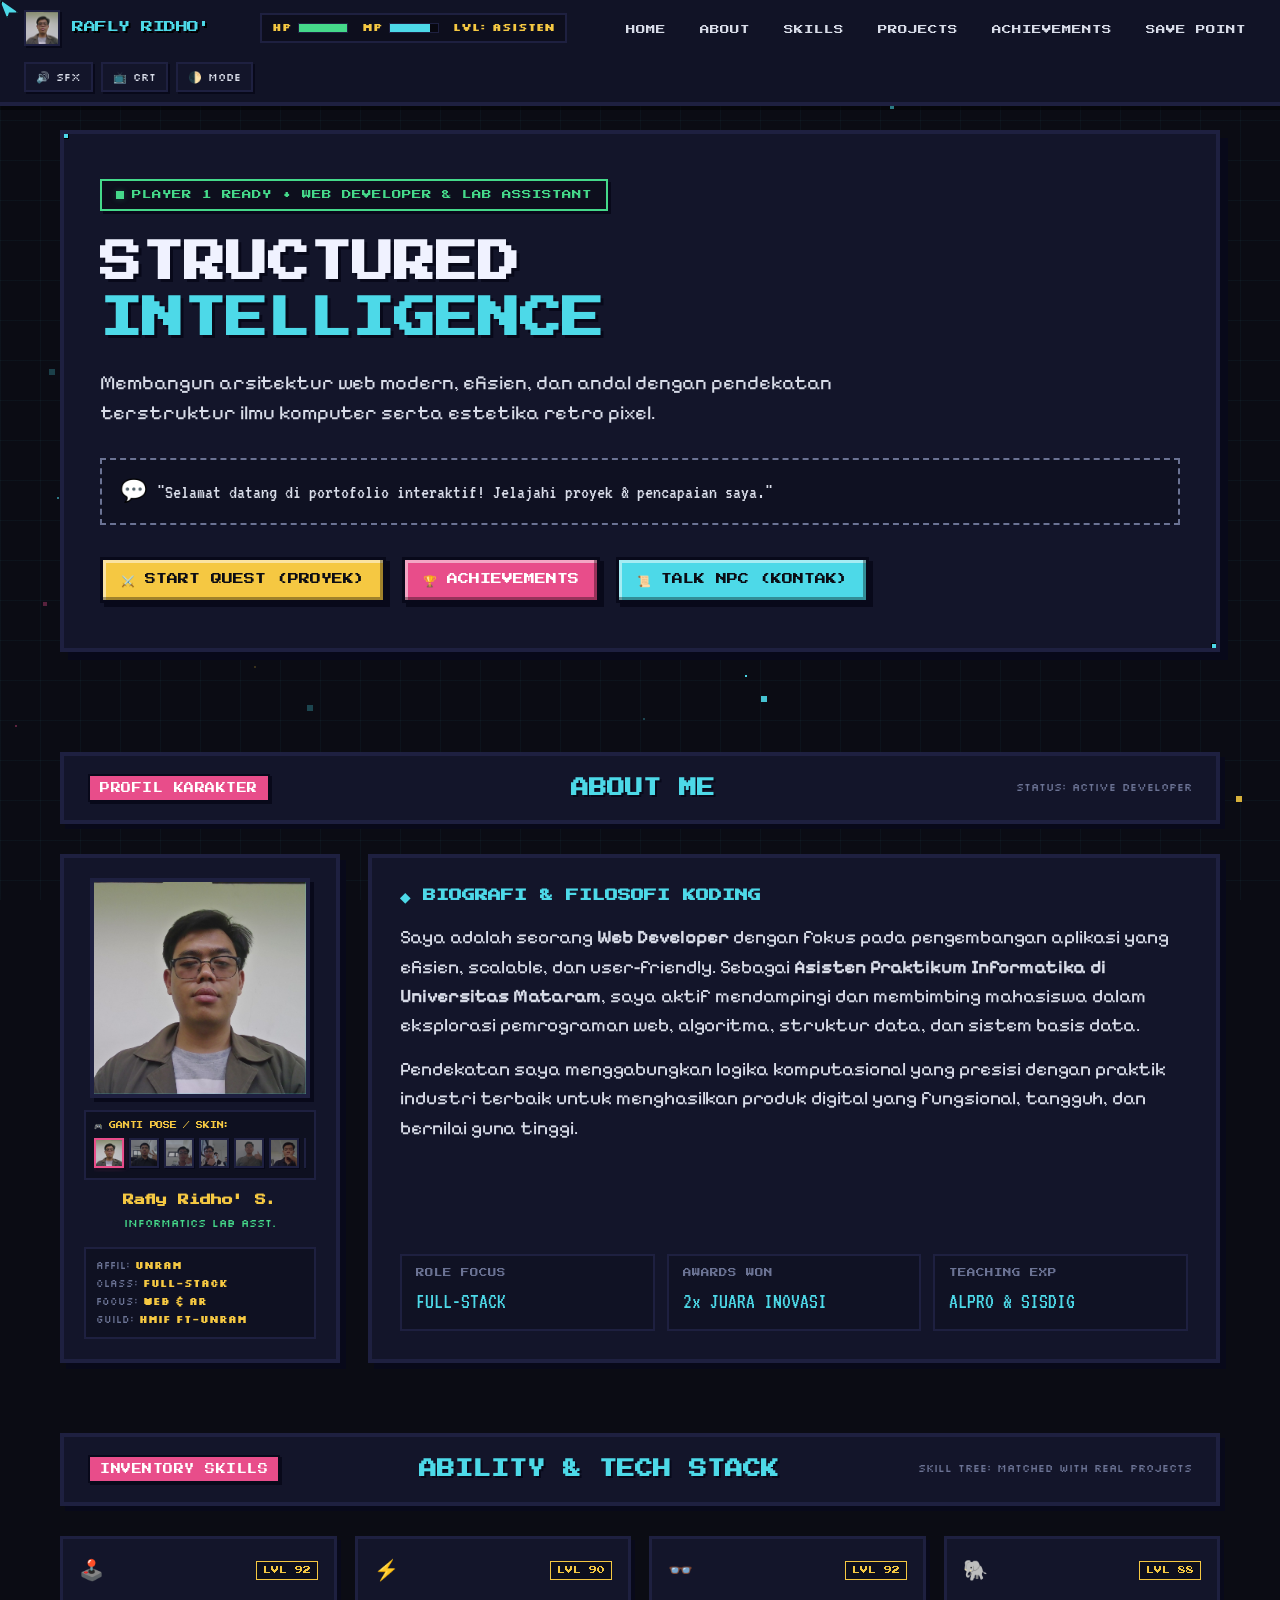
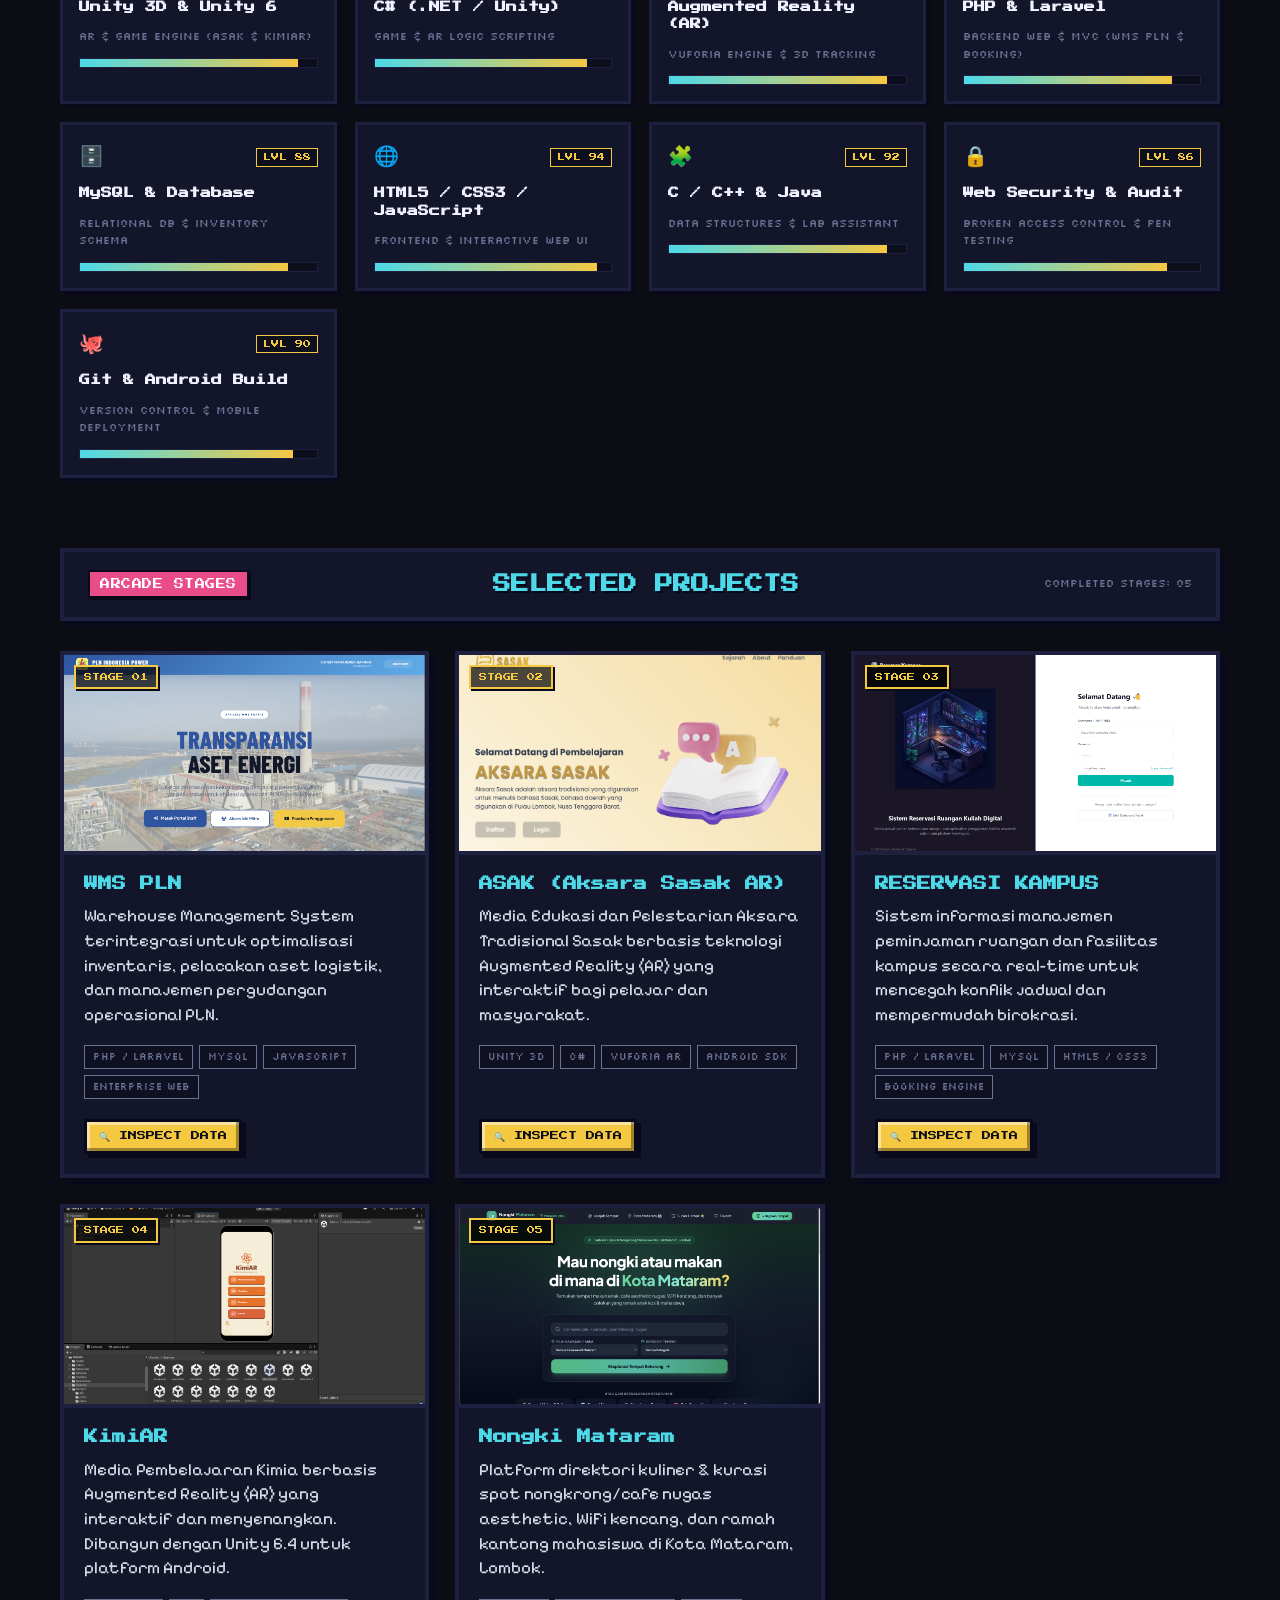
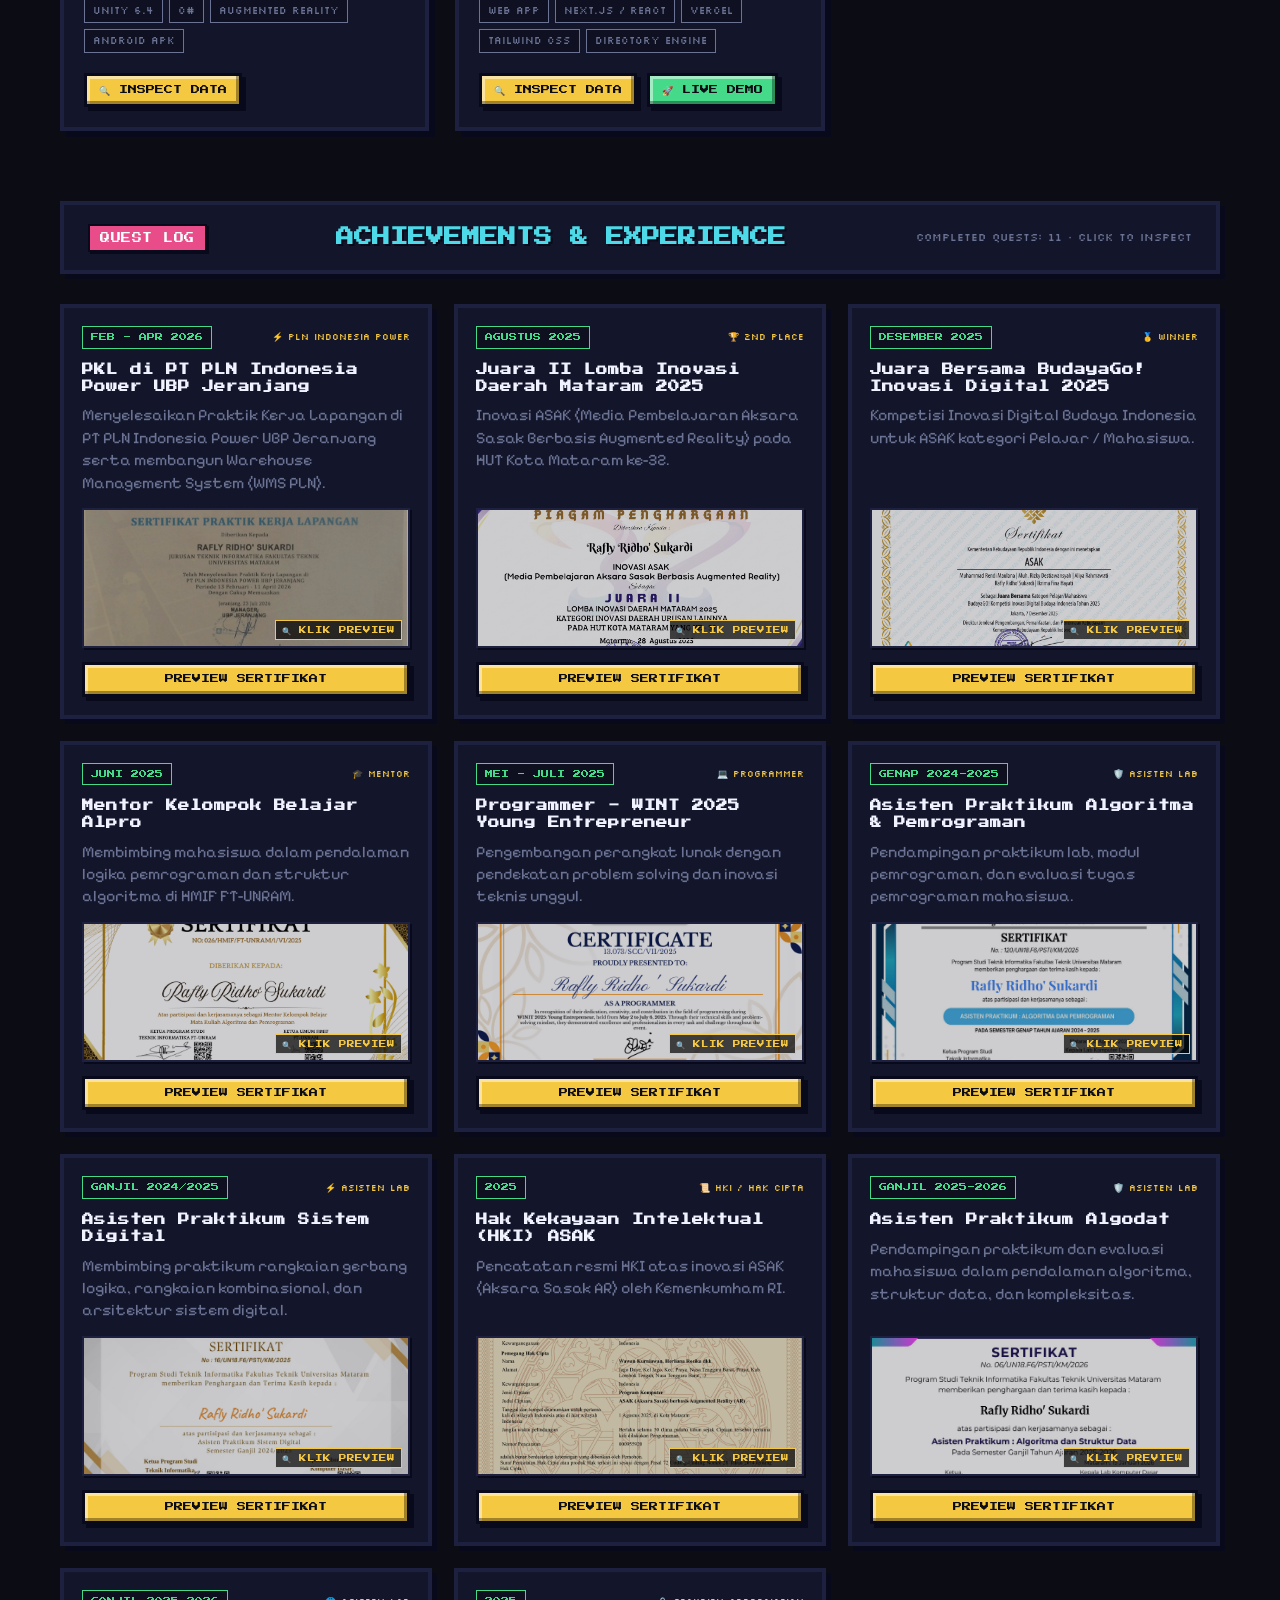
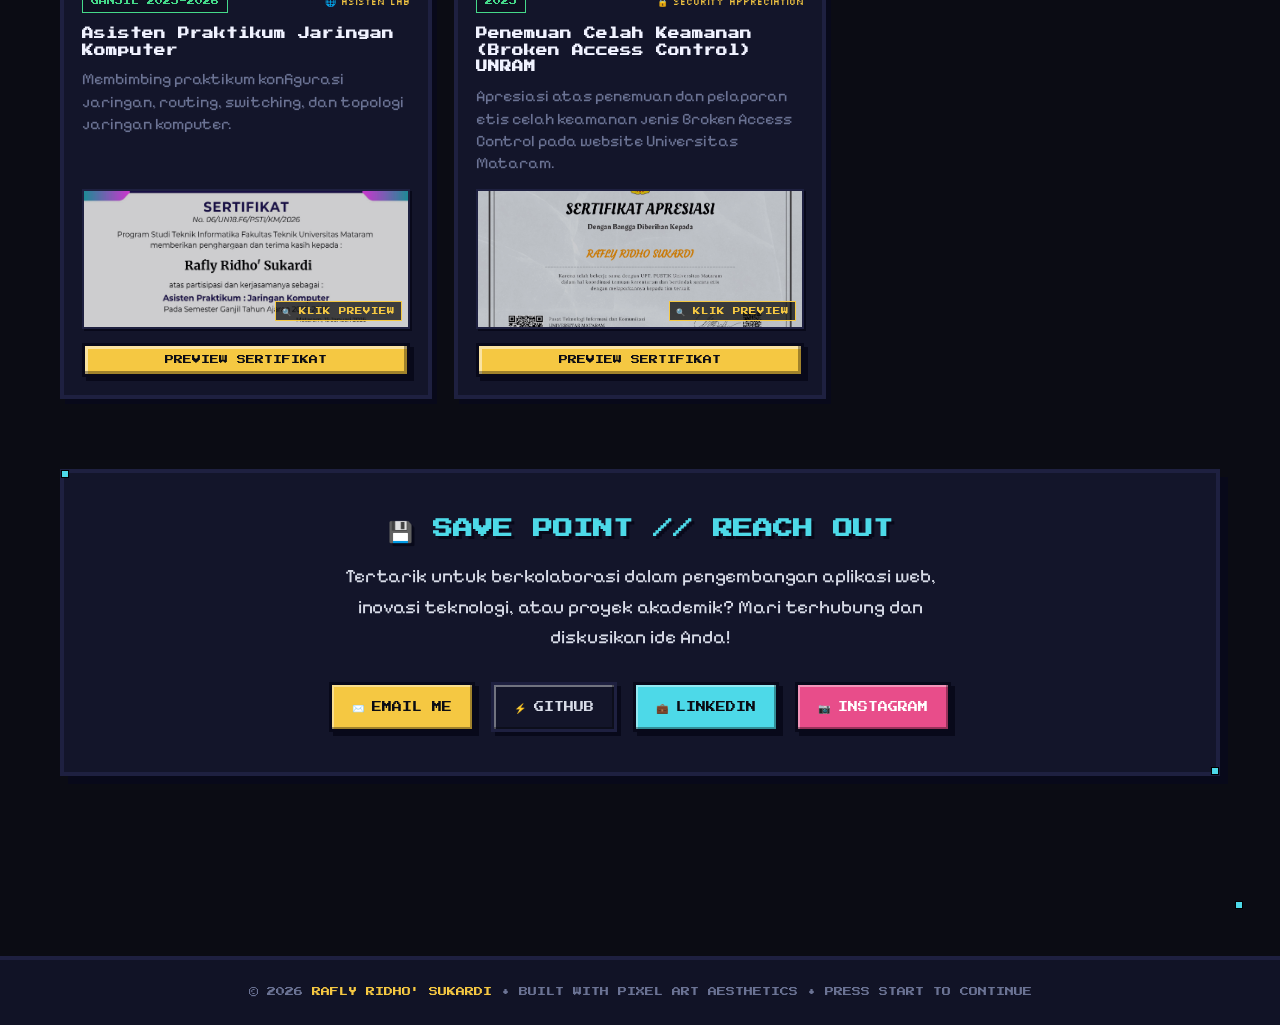
==== commit acefb43e: ".............." ====
--- a/index.html
+++ b/index.html
@@ -401,8 +401,8 @@
                   class="pixel-btn pixel-btn-sm inspect-btn"
                   data-title="WMS PLN (Warehouse Management System)"
                   data-img="assets/wms-pln.png"
-                  data-desc="Aplikasi manajemen pergudangan komprehensif untuk mendukung efisiensi alur keluar-masuk barang, pencatatan stock opname, dan laporan audit logistik PLN. Dibangun dengan stack PHP/Laravel, MySQL, dan JavaScript."
-                  data-meta="Tech Stack: PHP, Laravel, MySQL, JavaScript • Status: Deployed"
+                  data-desc="Aplikasi manajemen pergudangan komprehensif untuk mendukung efisiensi alur keluar-masuk barang, pencatatan stock opname, dan laporan audit logistik PLN. Dikembangkan saat Praktik Kerja Lapangan (PKL) di PT PLN Indonesia Power UBP Jeranjang menggunakan stack PHP/Laravel, MySQL, dan JavaScript."
+                  data-meta="Tech Stack: PHP, Laravel, MySQL, JavaScript • Status: Deployed (PT PLN Indonesia Power UBP Jeranjang)"
                 >
                   🔍 INSPECT DATA
                 </button>
@@ -560,11 +560,40 @@
         <div class="section-header-box">
           <span class="section-tag">QUEST LOG</span>
           <h2 class="section-title">ACHIEVEMENTS & EXPERIENCE</h2>
-          <span class="section-subinfo">COMPLETED QUESTS: 10 • CLICK TO INSPECT</span>
+          <span class="section-subinfo">COMPLETED QUESTS: 11 • CLICK TO INSPECT</span>
         </div>
 
         <div class="quest-log-grid">
-          <!-- Quest 1: Juara II Lomba Inovasi Mataram 2025 -->
+          <!-- Quest 1: PKL PT PLN Indonesia Power -->
+          <div
+            class="quest-item-card inspect-btn"
+            data-title="Praktik Kerja Lapangan (PKL) - PT PLN Indonesia Power UBP Jeranjang"
+            data-img="assets/sertifPLN.png"
+            data-desc="Sertifikat Praktik Kerja Lapangan (PKL) atas penyelesaian magang industri di PT PLN Indonesia Power UBP Jeranjang (Periode 13 Februari - 11 April 2026) dengan hasil Cukup Memuaskan, mencakup perancangan dan implementasi Warehouse Management System (WMS PLN) untuk digitalisasi manajemen logistik pergudangan."
+            data-meta="Waktu: 13 Feb - 11 Apr 2026 • Institusi: PT PLN Indonesia Power UBP Jeranjang • Nilai: Memuaskan"
+          >
+            <div>
+              <div class="quest-badge-row">
+                <span class="quest-date">FEB - APR 2026</span>
+                <span class="quest-type-tag">⚡ PLN INDONESIA POWER</span>
+              </div>
+              <h3 class="quest-title">PKL di PT PLN Indonesia Power UBP Jeranjang</h3>
+              <p class="quest-desc">
+                Menyelesaikan Praktik Kerja Lapangan di PT PLN Indonesia Power UBP Jeranjang serta membangun Warehouse Management System (WMS PLN).
+              </p>
+            </div>
+            <div>
+              <div class="cert-preview-wrapper">
+                <img src="assets/sertifPLN.png" alt="Sertifikat PKL PLN Indonesia Power" class="cert-preview-img" />
+                <span class="cert-view-hint">🔍 KLIK PREVIEW</span>
+              </div>
+              <button class="pixel-btn pixel-btn-sm quest-inspect-btn">
+                PREVIEW SERTIFIKAT
+              </button>
+            </div>
+          </div>
+
+          <!-- Quest 2: Juara II Lomba Inovasi Mataram 2025 -->
           <div
             class="quest-item-card inspect-btn"
             data-title="Juara II Lomba Inovasi Daerah Mataram 2025"
@@ -593,7 +622,7 @@
             </div>
           </div>
 
-          <!-- Quest 2: Juara Bersama BudayaGo! 2025 -->
+          <!-- Quest 3: Juara Bersama BudayaGo! 2025 -->
           <div
             class="quest-item-card inspect-btn"
             data-title="Juara Bersama BudayaGo! Kompetisi Inovasi Digital 2025"
@@ -622,7 +651,7 @@
             </div>
           </div>
 
-          <!-- Quest 3: Mentor Kelompok Belajar Alpro -->
+          <!-- Quest 4: Mentor Kelompok Belajar Alpro -->
           <div
             class="quest-item-card inspect-btn"
             data-title="Mentor Kelompok Belajar Algoritma & Pemrograman"
@@ -651,7 +680,7 @@
             </div>
           </div>
 
-          <!-- Quest 4: Programmer WINT 2025 -->
+          <!-- Quest 5: Programmer WINT 2025 -->
           <div
             class="quest-item-card inspect-btn"
             data-title="Programmer - WINT 2025: Young Entrepreneur"
@@ -680,7 +709,7 @@
             </div>
           </div>
 
-          <!-- Quest 5: Asisten Praktikum Alpro Genap 2024-2025 -->
+          <!-- Quest 6: Asisten Praktikum Alpro Genap 2024-2025 -->
           <div
             class="quest-item-card inspect-btn"
             data-title="Asisten Praktikum Algoritma & Pemrograman Genap 2024-2025"
@@ -709,7 +738,7 @@
             </div>
           </div>
 
-          <!-- Quest 6: Asisten Praktikum Sisdig Ganjil 2024/2025 -->
+          <!-- Quest 7: Asisten Praktikum Sisdig Ganjil 2024/2025 -->
           <div
             class="quest-item-card inspect-btn"
             data-title="Asisten Praktikum Sistem Digital Ganjil 2024/2025"
@@ -738,7 +767,7 @@
             </div>
           </div>
 
-          <!-- Quest 7: HKI (Hak Kekayaan Intelektual) ASAK -->
+          <!-- Quest 8: HKI (Hak Kekayaan Intelektual) ASAK -->
           <div
             class="quest-item-card inspect-btn"
             data-title="Sertifikat Hak Kekayaan Intelektual (HKI) - ASAK"
@@ -767,7 +796,7 @@
             </div>
           </div>
 
-          <!-- Quest 8: Asisten Praktikum Algoritma & Struktur Data Ganjil 2025-2026 -->
+          <!-- Quest 9: Asisten Praktikum Algoritma & Struktur Data Ganjil 2025-2026 -->
           <div
             class="quest-item-card inspect-btn"
             data-title="Asisten Praktikum Algoritma & Struktur Data Ganjil 2025-2026"
@@ -796,7 +825,7 @@
             </div>
           </div>
 
-          <!-- Quest 9: Asisten Praktikum Jaringan Komputer Ganjil 2025-2026 -->
+          <!-- Quest 10: Asisten Praktikum Jaringan Komputer Ganjil 2025-2026 -->
           <div
             class="quest-item-card inspect-btn"
             data-title="Asisten Praktikum Jaringan Komputer Ganjil 2025-2026"
@@ -825,7 +854,7 @@
             </div>
           </div>
 
-          <!-- Quest 10: Cyber Security Certificate -->
+          <!-- Quest 11: Cyber Security Certificate -->
           <div
             class="quest-item-card inspect-btn"
             data-title="Apresiasi Penemuan Celah Keamanan (Broken Access Control) - UNRAM"
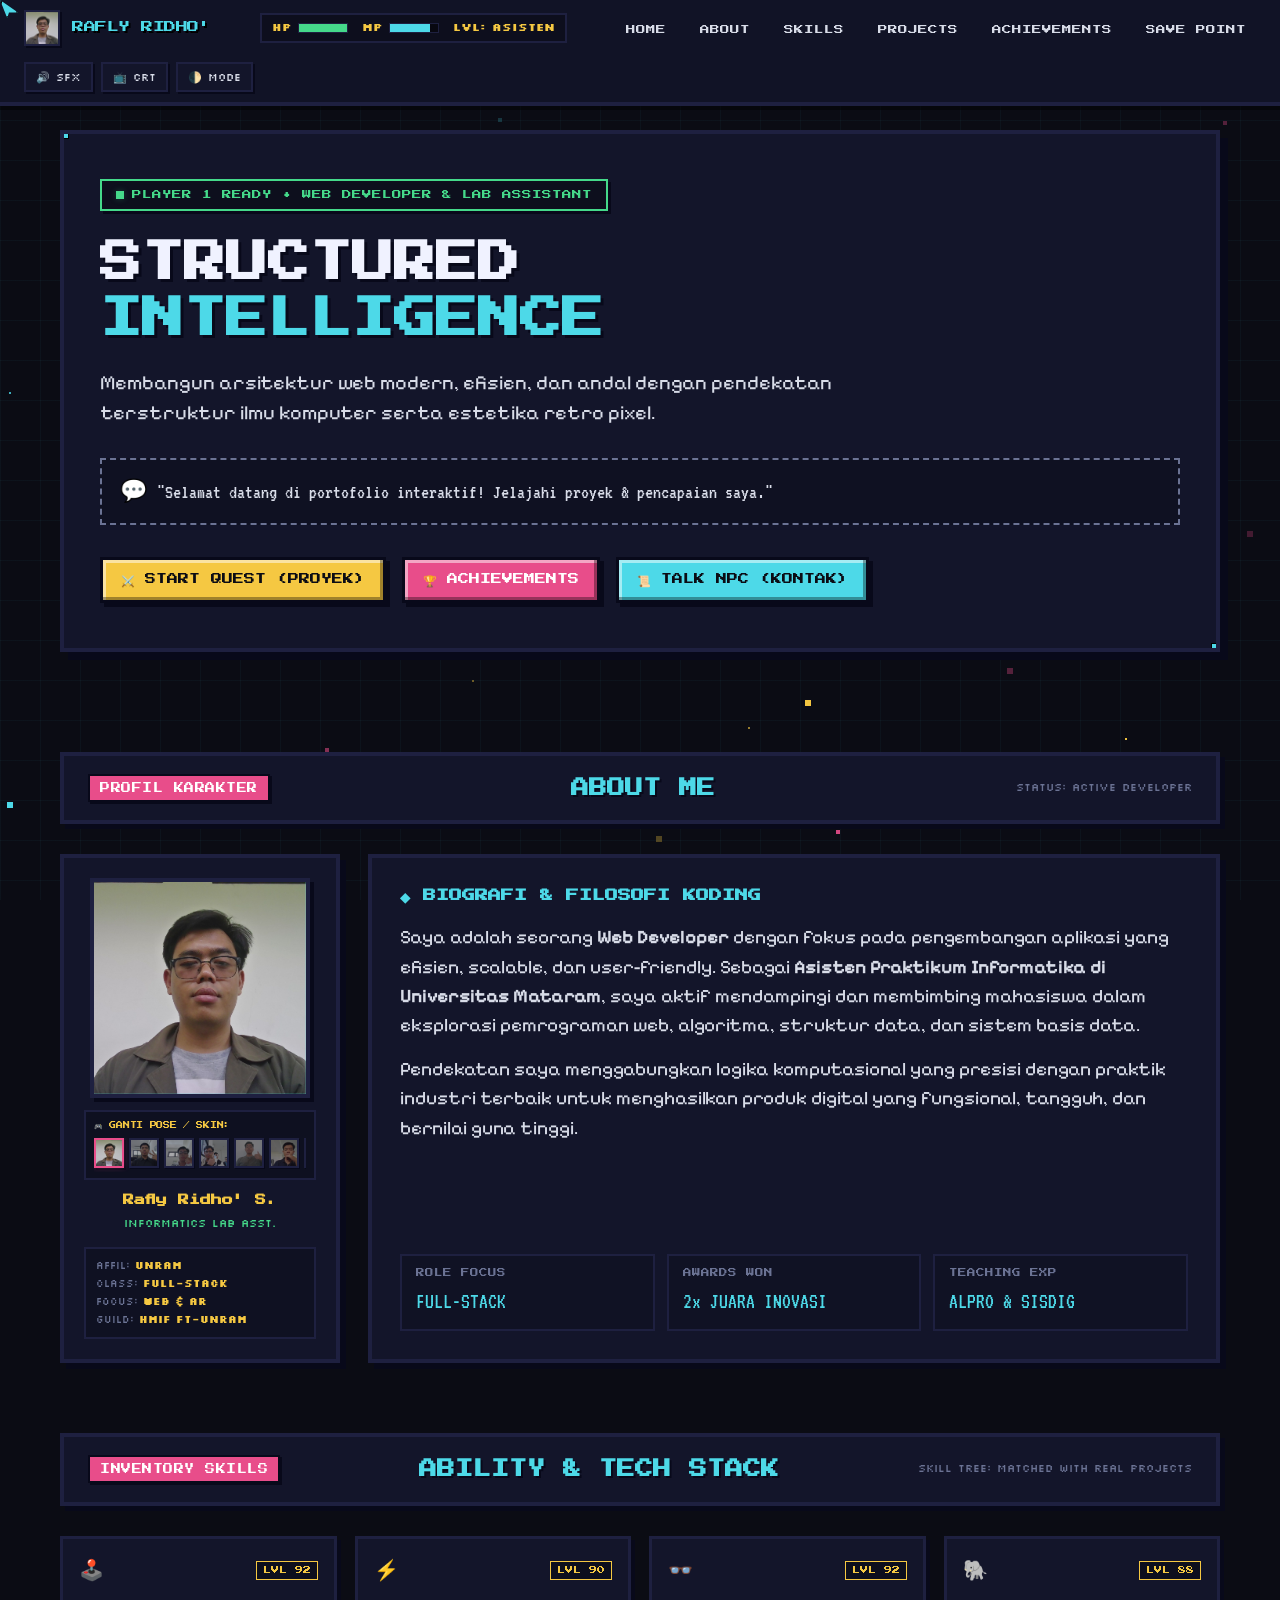
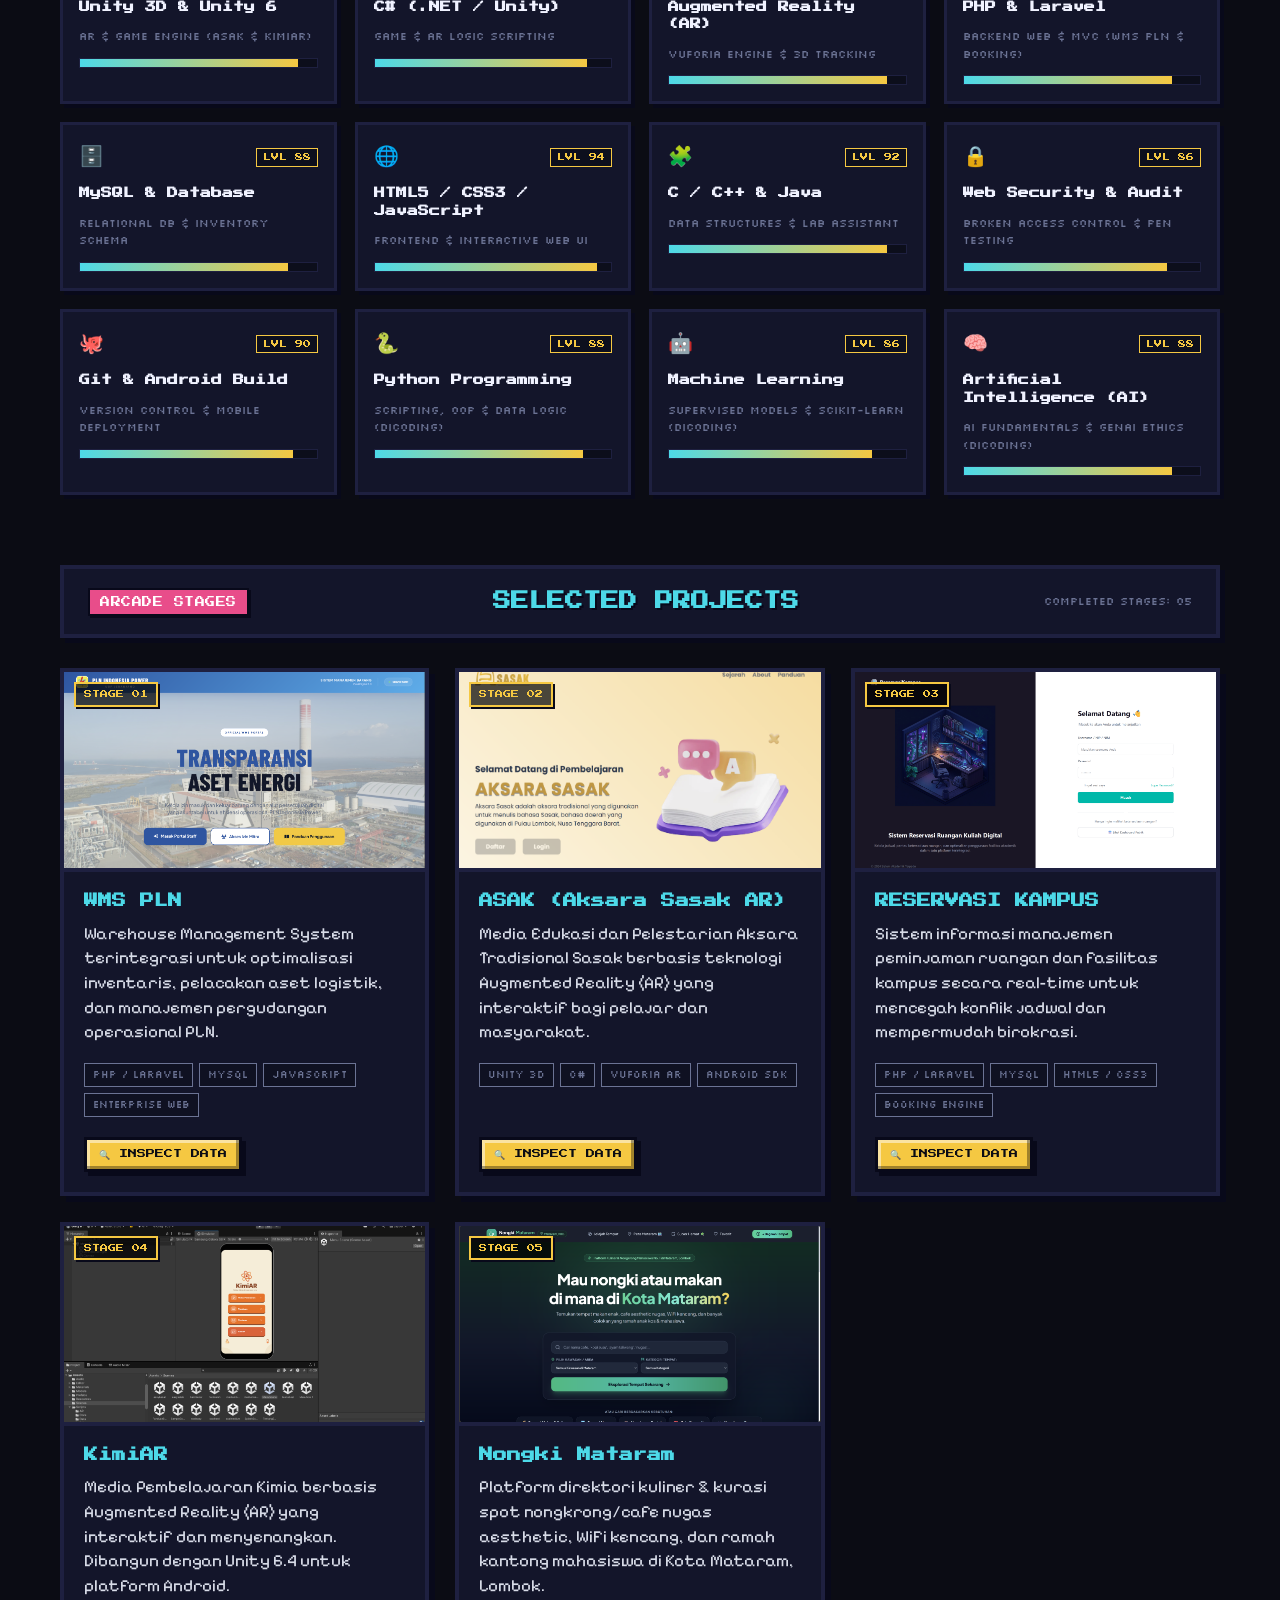
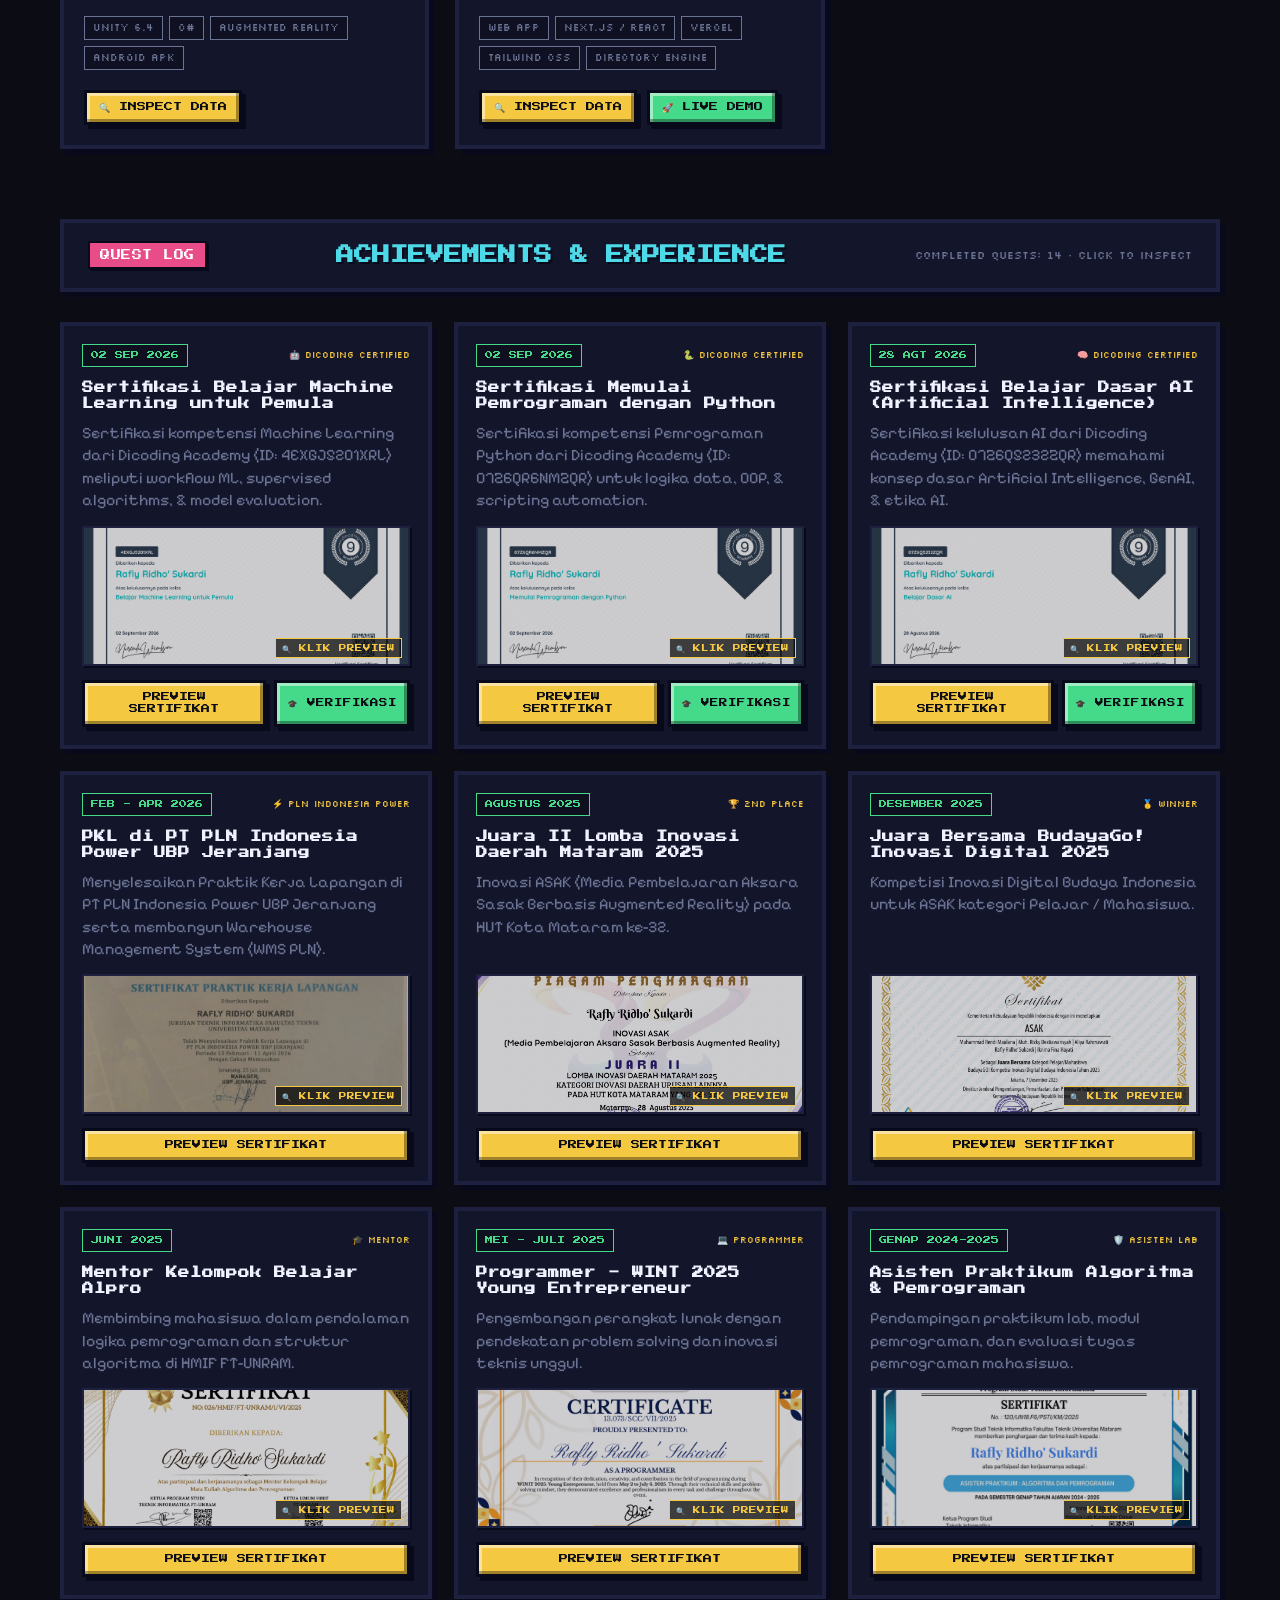
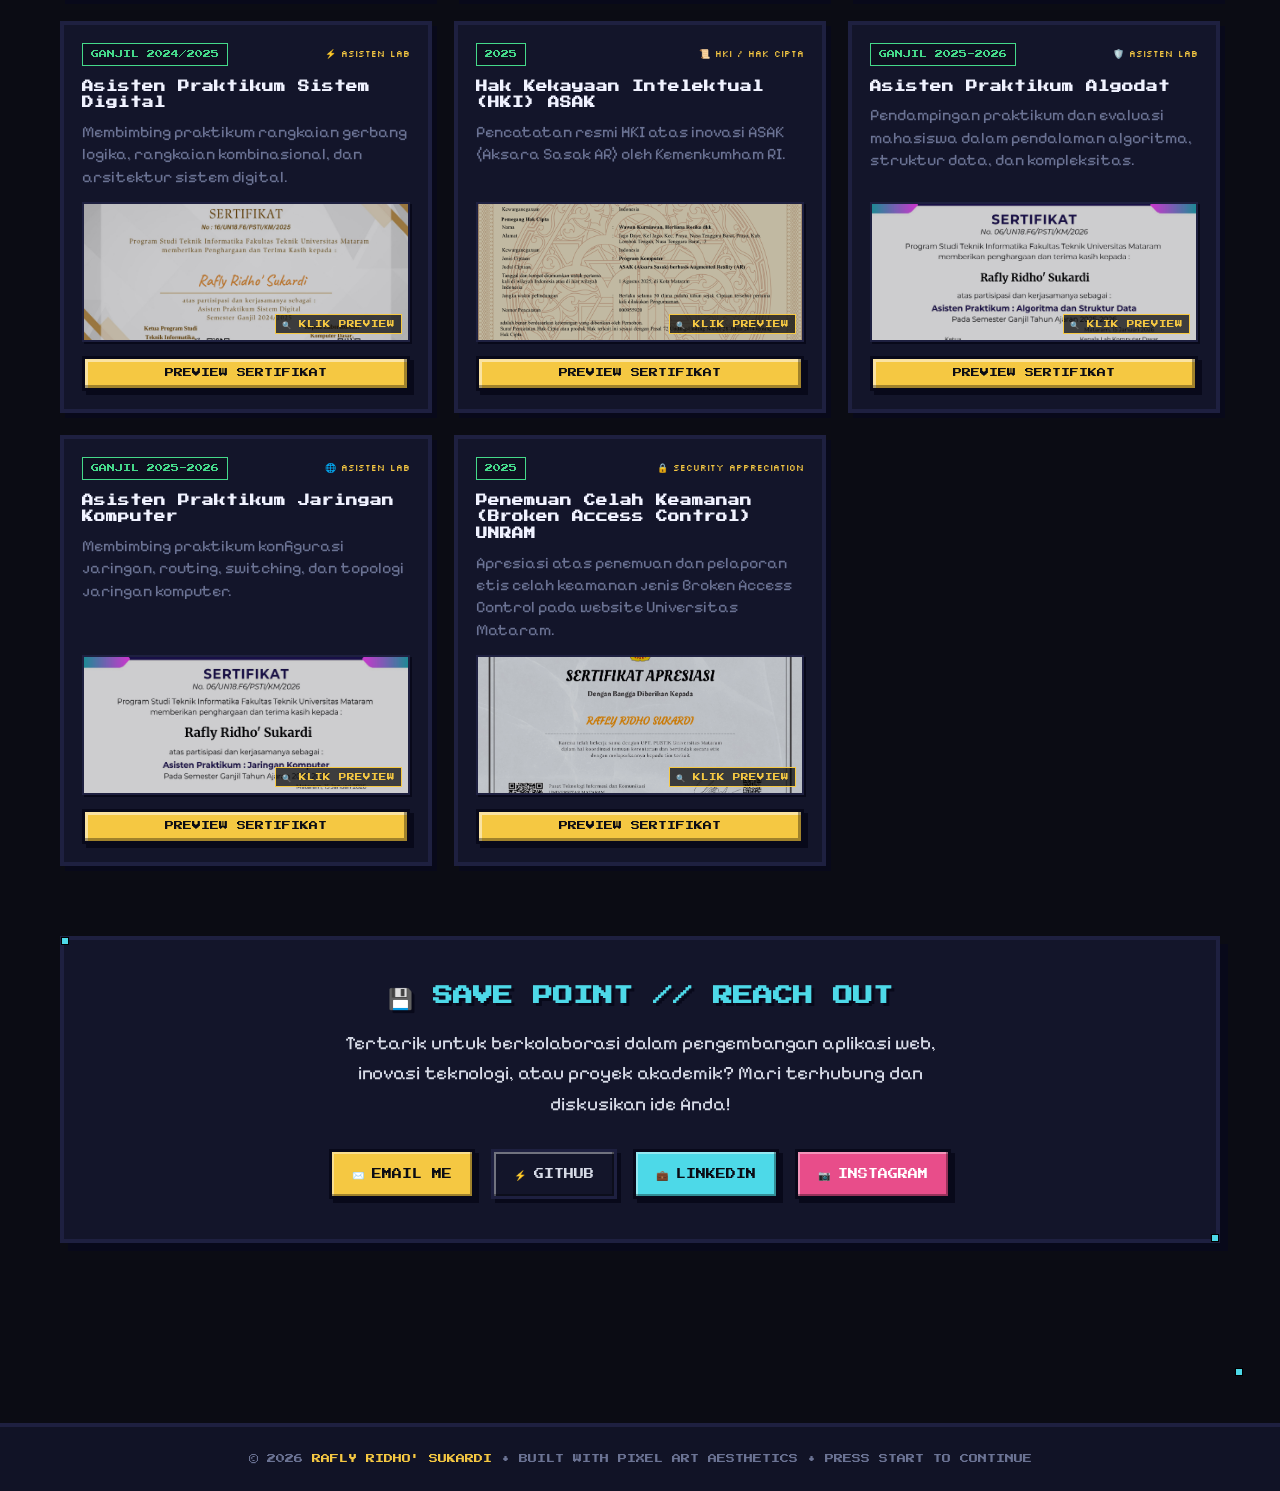
==== commit 58a20f69: "........................" ====
--- a/index.html
+++ b/index.html
@@ -365,6 +365,39 @@
             <p class="skill-cat">Version Control & Mobile Deployment</p>
             <div class="skill-meter"><div class="skill-meter-fill" style="width: 90%;"></div></div>
           </div>
+
+          <!-- Skill Slot 10: Python -->
+          <div class="skill-slot">
+            <div class="skill-head">
+              <span class="skill-icon">🐍</span>
+              <span class="skill-level-badge">LVL 88</span>
+            </div>
+            <h3 class="skill-name">Python Programming</h3>
+            <p class="skill-cat">Scripting, OOP & Data Logic (Dicoding)</p>
+            <div class="skill-meter"><div class="skill-meter-fill" style="width: 88%;"></div></div>
+          </div>
+
+          <!-- Skill Slot 11: Machine Learning -->
+          <div class="skill-slot">
+            <div class="skill-head">
+              <span class="skill-icon">🤖</span>
+              <span class="skill-level-badge">LVL 86</span>
+            </div>
+            <h3 class="skill-name">Machine Learning</h3>
+            <p class="skill-cat">Supervised Models & Scikit-Learn (Dicoding)</p>
+            <div class="skill-meter"><div class="skill-meter-fill" style="width: 86%;"></div></div>
+          </div>
+
+          <!-- Skill Slot 12: Artificial Intelligence -->
+          <div class="skill-slot">
+            <div class="skill-head">
+              <span class="skill-icon">🧠</span>
+              <span class="skill-level-badge">LVL 88</span>
+            </div>
+            <h3 class="skill-name">Artificial Intelligence (AI)</h3>
+            <p class="skill-cat">AI Fundamentals & GenAI Ethics (Dicoding)</p>
+            <div class="skill-meter"><div class="skill-meter-fill" style="width: 88%;"></div></div>
+          </div>
         </div>
       </section>
 
@@ -560,11 +593,137 @@
         <div class="section-header-box">
           <span class="section-tag">QUEST LOG</span>
           <h2 class="section-title">ACHIEVEMENTS & EXPERIENCE</h2>
-          <span class="section-subinfo">COMPLETED QUESTS: 11 • CLICK TO INSPECT</span>
+          <span class="section-subinfo">COMPLETED QUESTS: 14 • CLICK TO INSPECT</span>
         </div>
 
         <div class="quest-log-grid">
-          <!-- Quest 1: PKL PT PLN Indonesia Power -->
+          <!-- Quest 1: Sertifikasi Dicoding - Belajar Machine Learning untuk Pemula -->
+          <div
+            class="quest-item-card inspect-btn"
+            data-title="Sertifikasi Dicoding: Belajar Machine Learning untuk Pemula"
+            data-img="assets/ml_dcoding.png"
+            data-desc="Sertifikat kompetensi kelulusan kelas Machine Learning Dicoding Indonesia (ID: 4EXGJ5201XRL). Menguasai dasar-dasar Machine Learning, Supervised & Unsupervised Learning, evaluasi model, dan implementasi workflow ML menggunakan Python & Scikit-Learn."
+            data-meta="Waktu: 02 September 2026 • Kredensial: 4EXGJ5201XRL • Penyelenggara: Dicoding Indonesia"
+            data-link="https://www.dicoding.com/certificates/4EXGJ5201XRL"
+          >
+            <div>
+              <div class="quest-badge-row">
+                <span class="quest-date">02 SEP 2026</span>
+                <span class="quest-type-tag">🤖 DICODING CERTIFIED</span>
+              </div>
+              <h3 class="quest-title">Sertifikasi Belajar Machine Learning untuk Pemula</h3>
+              <p class="quest-desc">
+                Sertifikasi kompetensi Machine Learning dari Dicoding Academy (ID: 4EXGJ5201XRL) meliputi workflow ML, supervised algorithms, & model evaluation.
+              </p>
+            </div>
+            <div>
+              <div class="cert-preview-wrapper">
+                <img src="assets/ml_dcoding.png" alt="Sertifikat Machine Learning Dicoding" class="cert-preview-img" />
+                <span class="cert-view-hint">🔍 KLIK PREVIEW</span>
+              </div>
+              <div class="quest-btn-row">
+                <button class="pixel-btn pixel-btn-sm quest-inspect-btn">
+                  PREVIEW SERTIFIKAT
+                </button>
+                <a
+                  href="https://www.dicoding.com/certificates/4EXGJ5201XRL"
+                  target="_blank"
+                  rel="noopener noreferrer"
+                  class="pixel-btn pixel-btn-sm pixel-btn-green quest-direct-link"
+                  onclick="event.stopPropagation();"
+                  title="Buka Kredensial Dicoding"
+                >
+                  🎓 VERIFIKASI
+                </a>
+              </div>
+            </div>
+          </div>
+
+          <!-- Quest 2: Sertifikasi Dicoding - Memulai Pemrograman dengan Python -->
+          <div
+            class="quest-item-card inspect-btn"
+            data-title="Sertifikasi Dicoding: Memulai Pemrograman dengan Python"
+            data-img="assets/py_dcoding.png"
+            data-desc="Sertifikat kompetensi kelulusan kelas Python Dicoding Indonesia (ID: 07Z6QR6NMZQR). Mempelajari dasar sintaksis Python, struktur data (List, Tuple, Set, Dict), control flow, fungsi, modularitas, dan Object-Oriented Programming (OOP) dasar."
+            data-meta="Waktu: 02 September 2026 • Kredensial: 07Z6QR6NMZQR • Penyelenggara: Dicoding Indonesia"
+            data-link="https://www.dicoding.com/certificates/07Z6QR6NMZQR"
+          >
+            <div>
+              <div class="quest-badge-row">
+                <span class="quest-date">02 SEP 2026</span>
+                <span class="quest-type-tag">🐍 DICODING CERTIFIED</span>
+              </div>
+              <h3 class="quest-title">Sertifikasi Memulai Pemrograman dengan Python</h3>
+              <p class="quest-desc">
+                Sertifikasi kompetensi Pemrograman Python dari Dicoding Academy (ID: 07Z6QR6NMZQR) untuk logika data, OOP, & scripting automation.
+              </p>
+            </div>
+            <div>
+              <div class="cert-preview-wrapper">
+                <img src="assets/py_dcoding.png" alt="Sertifikat Python Dicoding" class="cert-preview-img" />
+                <span class="cert-view-hint">🔍 KLIK PREVIEW</span>
+              </div>
+              <div class="quest-btn-row">
+                <button class="pixel-btn pixel-btn-sm quest-inspect-btn">
+                  PREVIEW SERTIFIKAT
+                </button>
+                <a
+                  href="https://www.dicoding.com/certificates/07Z6QR6NMZQR"
+                  target="_blank"
+                  rel="noopener noreferrer"
+                  class="pixel-btn pixel-btn-sm pixel-btn-green quest-direct-link"
+                  onclick="event.stopPropagation();"
+                  title="Buka Kredensial Dicoding"
+                >
+                  🎓 VERIFIKASI
+                </a>
+              </div>
+            </div>
+          </div>
+
+          <!-- Quest 3: Sertifikasi Dicoding - Belajar Dasar AI -->
+          <div
+            class="quest-item-card inspect-btn"
+            data-title="Sertifikasi Dicoding: Belajar Dasar AI (Artificial Intelligence)"
+            data-img="assets/ai_dcoding.png"
+            data-desc="Sertifikat kompetensi kelulusan kelas Artificial Intelligence Dicoding Indonesia (ID: 07Z6Q5232ZQR). Memahami fondasi kecerdasan buatan, Machine Learning & Deep Learning overview, Generative AI, natural language processing, computer vision, serta etika dalam AI."
+            data-meta="Waktu: 28 Agustus 2026 • Kredensial: 07Z6Q5232ZQR • Penyelenggara: Dicoding Indonesia"
+            data-link="https://www.dicoding.com/certificates/07Z6Q5232ZQR"
+          >
+            <div>
+              <div class="quest-badge-row">
+                <span class="quest-date">28 AGT 2026</span>
+                <span class="quest-type-tag">🧠 DICODING CERTIFIED</span>
+              </div>
+              <h3 class="quest-title">Sertifikasi Belajar Dasar AI (Artificial Intelligence)</h3>
+              <p class="quest-desc">
+                Sertifikasi kelulusan AI dari Dicoding Academy (ID: 07Z6Q5232ZQR) memahami konsep dasar Artificial Intelligence, GenAI, & etika AI.
+              </p>
+            </div>
+            <div>
+              <div class="cert-preview-wrapper">
+                <img src="assets/ai_dcoding.png" alt="Sertifikat AI Dicoding" class="cert-preview-img" />
+                <span class="cert-view-hint">🔍 KLIK PREVIEW</span>
+              </div>
+              <div class="quest-btn-row">
+                <button class="pixel-btn pixel-btn-sm quest-inspect-btn">
+                  PREVIEW SERTIFIKAT
+                </button>
+                <a
+                  href="https://www.dicoding.com/certificates/07Z6Q5232ZQR"
+                  target="_blank"
+                  rel="noopener noreferrer"
+                  class="pixel-btn pixel-btn-sm pixel-btn-green quest-direct-link"
+                  onclick="event.stopPropagation();"
+                  title="Buka Kredensial Dicoding"
+                >
+                  🎓 VERIFIKASI
+                </a>
+              </div>
+            </div>
+          </div>
+
+          <!-- Quest 4: PKL PT PLN Indonesia Power -->
           <div
             class="quest-item-card inspect-btn"
             data-title="Praktik Kerja Lapangan (PKL) - PT PLN Indonesia Power UBP Jeranjang"
@@ -593,7 +752,7 @@
             </div>
           </div>
 
-          <!-- Quest 2: Juara II Lomba Inovasi Mataram 2025 -->
+          <!-- Quest 5: Juara II Lomba Inovasi Mataram 2025 -->
           <div
             class="quest-item-card inspect-btn"
             data-title="Juara II Lomba Inovasi Daerah Mataram 2025"
@@ -622,7 +781,7 @@
             </div>
           </div>
 
-          <!-- Quest 3: Juara Bersama BudayaGo! 2025 -->
+          <!-- Quest 6: Juara Bersama BudayaGo! 2025 -->
           <div
             class="quest-item-card inspect-btn"
             data-title="Juara Bersama BudayaGo! Kompetisi Inovasi Digital 2025"
@@ -651,7 +810,7 @@
             </div>
           </div>
 
-          <!-- Quest 4: Mentor Kelompok Belajar Alpro -->
+          <!-- Quest 7: Mentor Kelompok Belajar Alpro -->
           <div
             class="quest-item-card inspect-btn"
             data-title="Mentor Kelompok Belajar Algoritma & Pemrograman"
@@ -680,7 +839,7 @@
             </div>
           </div>
 
-          <!-- Quest 5: Programmer WINT 2025 -->
+          <!-- Quest 8: Programmer WINT 2025 -->
           <div
             class="quest-item-card inspect-btn"
             data-title="Programmer - WINT 2025: Young Entrepreneur"
@@ -709,7 +868,7 @@
             </div>
           </div>
 
-          <!-- Quest 6: Asisten Praktikum Alpro Genap 2024-2025 -->
+          <!-- Quest 9: Asisten Praktikum Alpro Genap 2024-2025 -->
           <div
             class="quest-item-card inspect-btn"
             data-title="Asisten Praktikum Algoritma & Pemrograman Genap 2024-2025"
@@ -738,7 +897,7 @@
             </div>
           </div>
 
-          <!-- Quest 7: Asisten Praktikum Sisdig Ganjil 2024/2025 -->
+          <!-- Quest 10: Asisten Praktikum Sisdig Ganjil 2024/2025 -->
           <div
             class="quest-item-card inspect-btn"
             data-title="Asisten Praktikum Sistem Digital Ganjil 2024/2025"
@@ -767,7 +926,7 @@
             </div>
           </div>
 
-          <!-- Quest 8: HKI (Hak Kekayaan Intelektual) ASAK -->
+          <!-- Quest 11: HKI (Hak Kekayaan Intelektual) ASAK -->
           <div
             class="quest-item-card inspect-btn"
             data-title="Sertifikat Hak Kekayaan Intelektual (HKI) - ASAK"
@@ -796,7 +955,7 @@
             </div>
           </div>
 
-          <!-- Quest 9: Asisten Praktikum Algoritma & Struktur Data Ganjil 2025-2026 -->
+          <!-- Quest 12: Asisten Praktikum Algoritma & Struktur Data Ganjil 2025-2026 -->
           <div
             class="quest-item-card inspect-btn"
             data-title="Asisten Praktikum Algoritma & Struktur Data Ganjil 2025-2026"
@@ -825,7 +984,7 @@
             </div>
           </div>
 
-          <!-- Quest 10: Asisten Praktikum Jaringan Komputer Ganjil 2025-2026 -->
+          <!-- Quest 13: Asisten Praktikum Jaringan Komputer Ganjil 2025-2026 -->
           <div
             class="quest-item-card inspect-btn"
             data-title="Asisten Praktikum Jaringan Komputer Ganjil 2025-2026"
@@ -854,7 +1013,7 @@
             </div>
           </div>
 
-          <!-- Quest 11: Cyber Security Certificate -->
+          <!-- Quest 14: Cyber Security Certificate -->
           <div
             class="quest-item-card inspect-btn"
             data-title="Apresiasi Penemuan Celah Keamanan (Broken Access Control) - UNRAM"
--- a/styles.css
+++ b/styles.css
@@ -35,33 +35,33 @@
 }
 
 [data-theme="light"] {
-  /* ===== GameBoy DMG / Vintage 4-Shade Theme ===== */
-  --bg: #c4cfa1;
-  --bg-darker: #b5c090;
-  --bg-card: #aabb77;
-  --bg-card-hover: #9eb06a;
-  --panel-bg: #aabb77;
-
-  --text-main: #1a2e0a;
-  --text-dim: #3d5a1e;
-  --text-highlight: #0d1f04;
-
-  /* GameBoy uses limited green shading, but each role is distinct */
-  --pixel-cyan: #1a3a0a;    /* Darkest - titles & primary */
-  --pixel-yellow: #2e5414;   /* Dark mid - interactive/badges */
-  --pixel-green: #1a3a0a;    /* Darkest - status */
-  --pixel-pink: #3d6a1e;     /* Mid - accents */
-  --pixel-purple: #3d5a1e;
-  --pixel-orange: #2e5414;
-
-  --border-color: #1a3a0a;
-  --shadow-color: #142e06;
-  --glow-cyan: rgba(26, 58, 10, 0.15);
-  --glow-pink: rgba(26, 58, 10, 0.15);
-  --glow-green: rgba(26, 58, 10, 0.15);
-
-  --grid-line: rgba(26, 58, 10, 0.08);
-  --scanline-opacity: 0.05;
+  /* ===== Neo Retro Clean Arcade / Crisp Light Theme ===== */
+  --bg: #f1f4f9;
+  --bg-darker: #e2e8f0;
+  --bg-card: #ffffff;
+  --bg-card-hover: #f8fafc;
+  --panel-bg: #ffffff;
+
+  --text-main: #1e293b;
+  --text-dim: #64748b;
+  --text-highlight: #0f172a;
+
+  /* Vibrant & crisp retro accents */
+  --pixel-cyan: #0284c7;    /* Electric Cyan / Sky Blue */
+  --pixel-yellow: #f59e0b;  /* Warm Gold Amber */
+  --pixel-green: #10b981;   /* Fresh Emerald */
+  --pixel-pink: #ec4899;    /* Retro Hot Pink */
+  --pixel-purple: #8b5cf6;  /* Royal Violet */
+  --pixel-orange: #f97316;  /* Arcade Orange */
+
+  --border-color: #1e293b;
+  --shadow-color: #0f172a;
+  --glow-cyan: rgba(2, 132, 199, 0.2);
+  --glow-pink: rgba(236, 72, 153, 0.2);
+  --glow-green: rgba(16, 185, 129, 0.2);
+
+  --grid-line: rgba(30, 41, 59, 0.05);
+  --scanline-opacity: 0.03;
 }
 
 /* ================= Global Reset & Typography ================= */
@@ -1031,6 +1031,22 @@
 .quest-inspect-btn {
   width: 100%;
 }
+.quest-btn-row {
+  display: flex;
+  gap: 8px;
+  width: 100%;
+  align-items: stretch;
+}
+.quest-btn-row .quest-inspect-btn {
+  flex: 1;
+}
+.quest-btn-row .quest-direct-link {
+  flex: 0 0 auto;
+  font-size: 8.5px;
+  padding: 8px 10px;
+  text-decoration: none;
+  white-space: nowrap;
+}
 
 /* ================= Contact Section / Save Point ================= */
 .save-point-box {
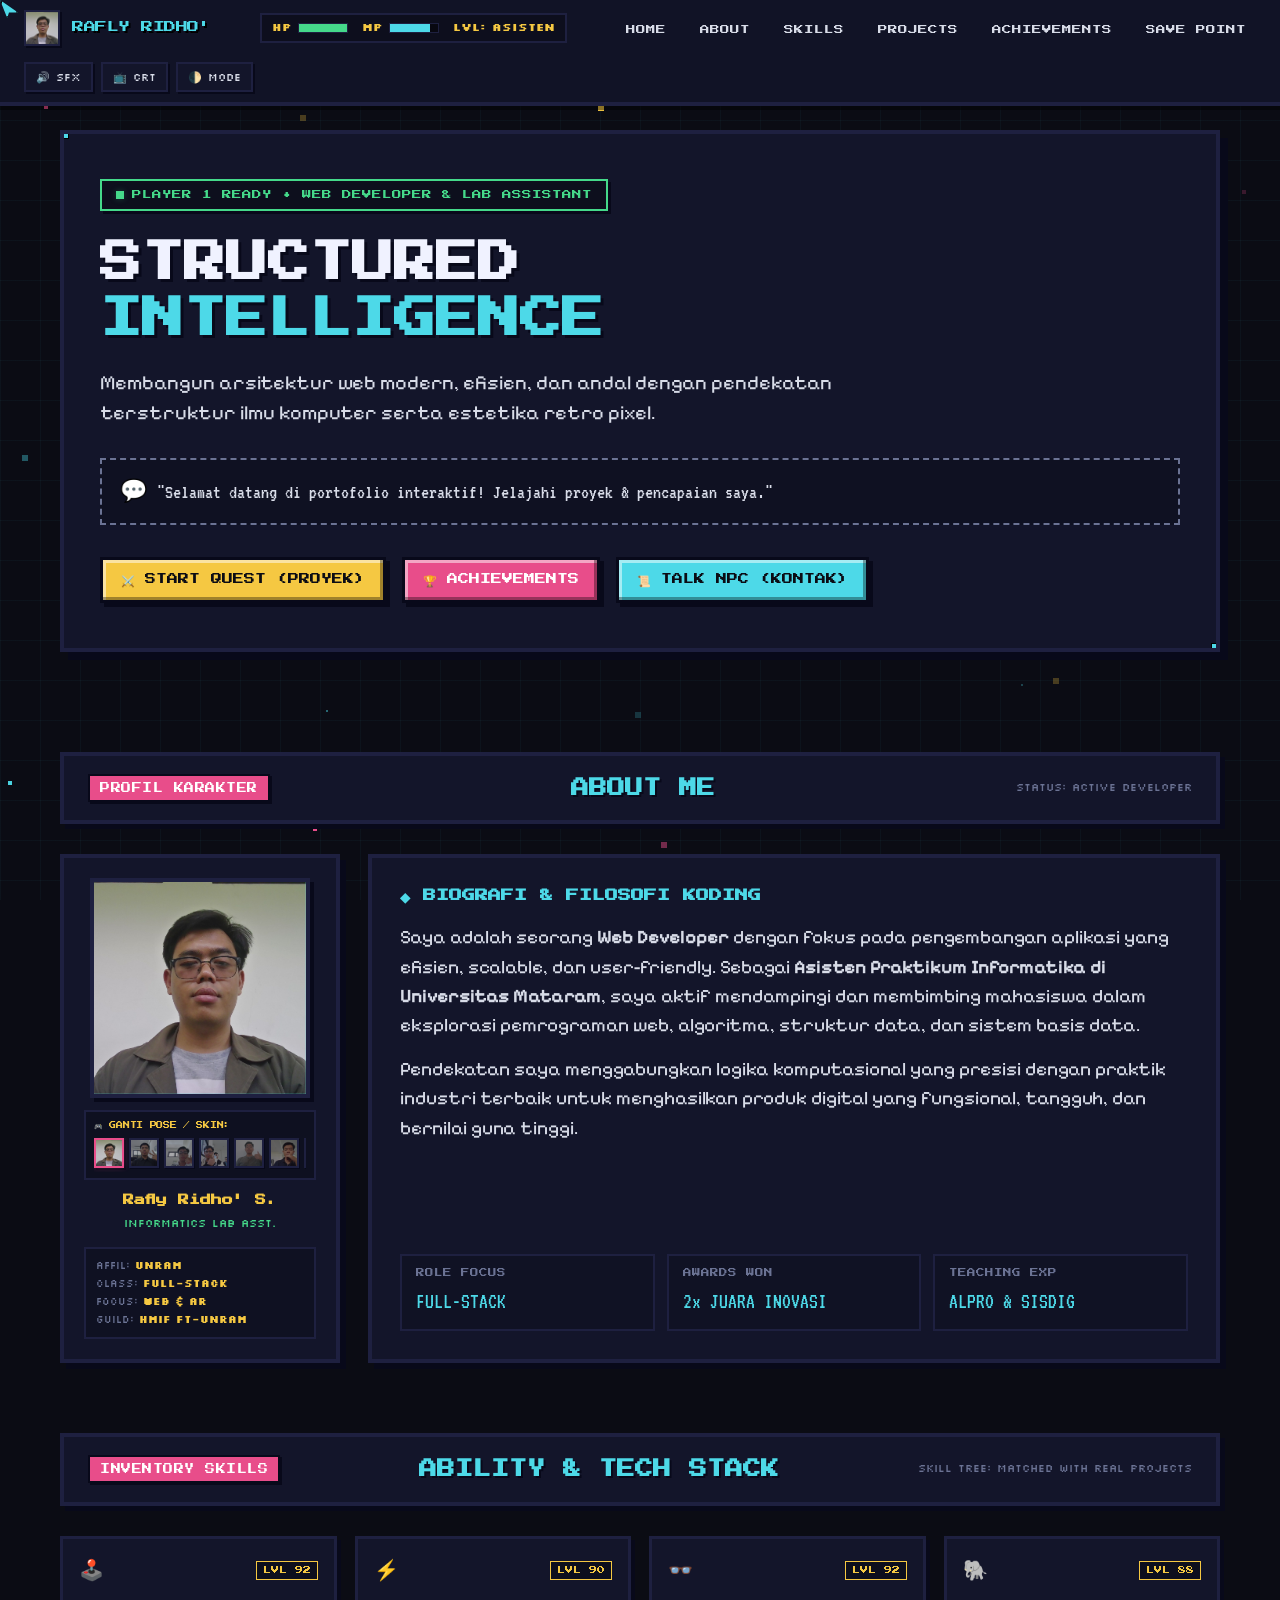
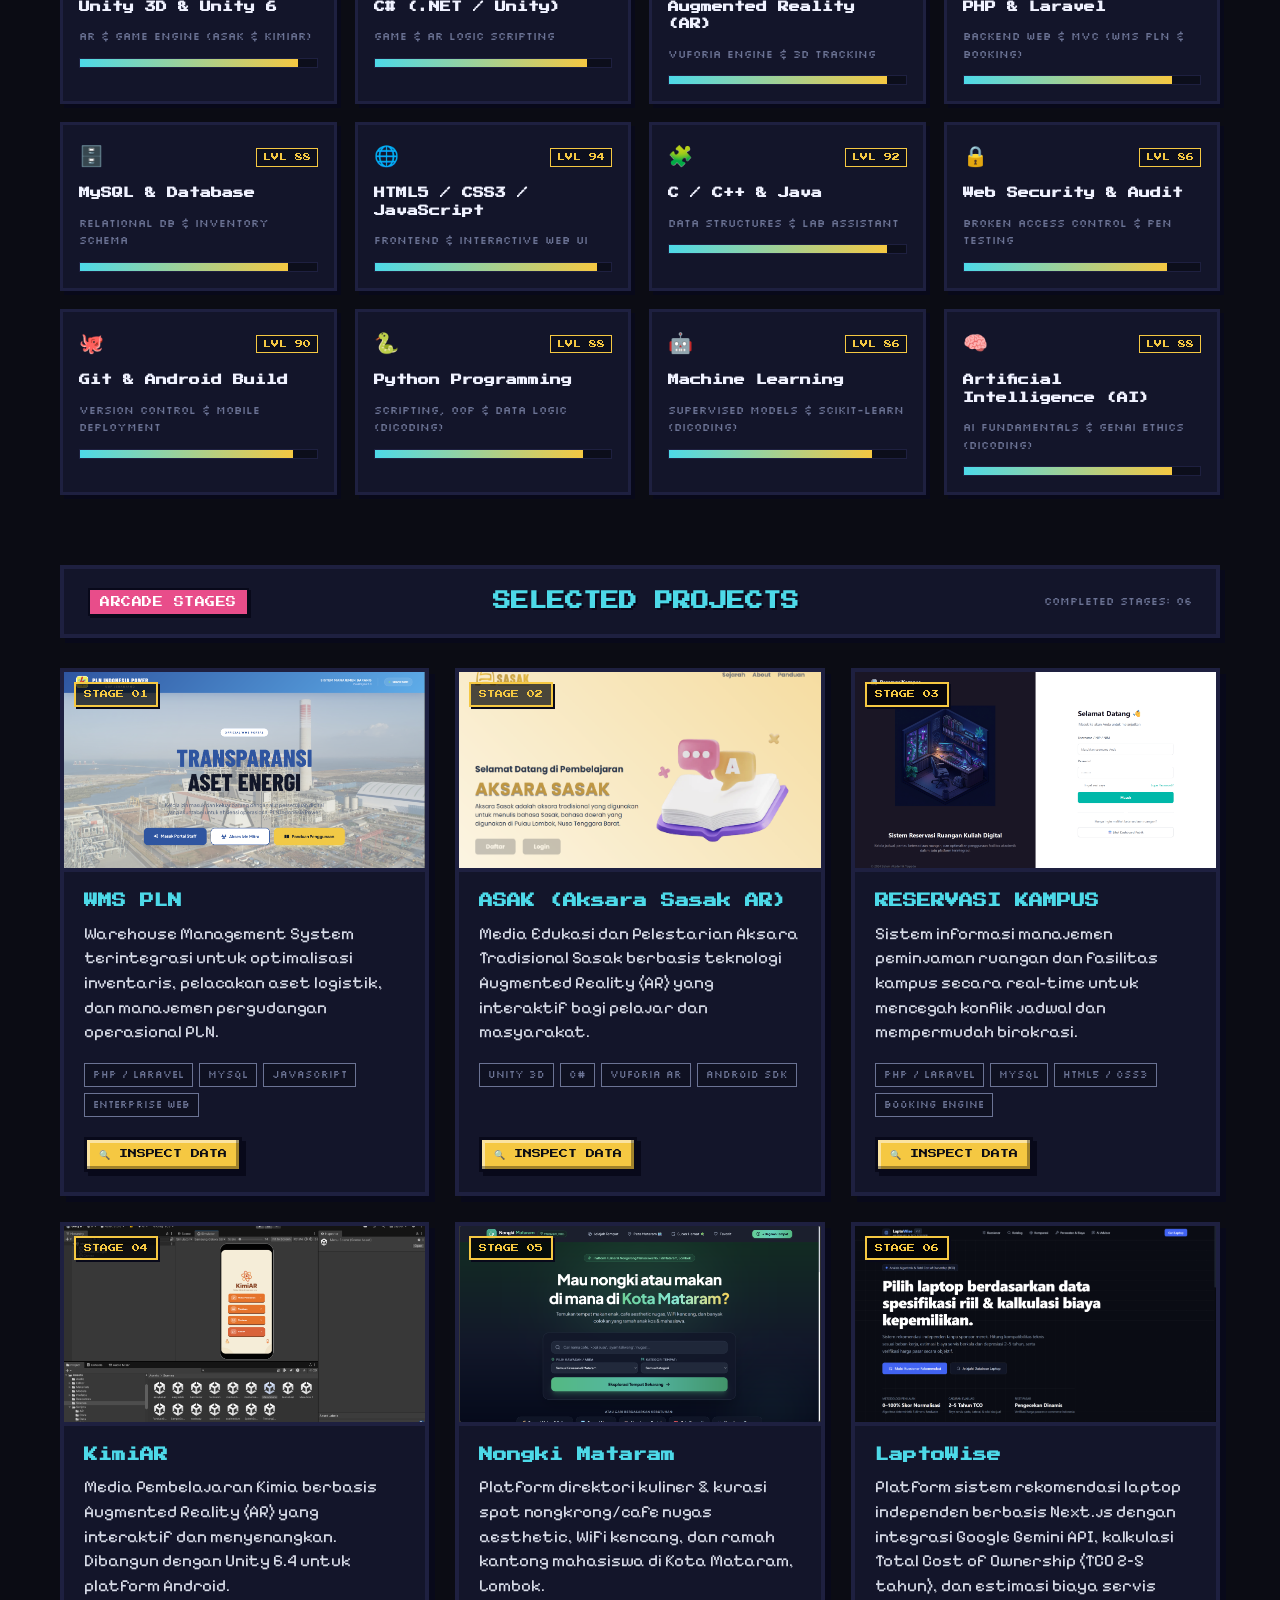
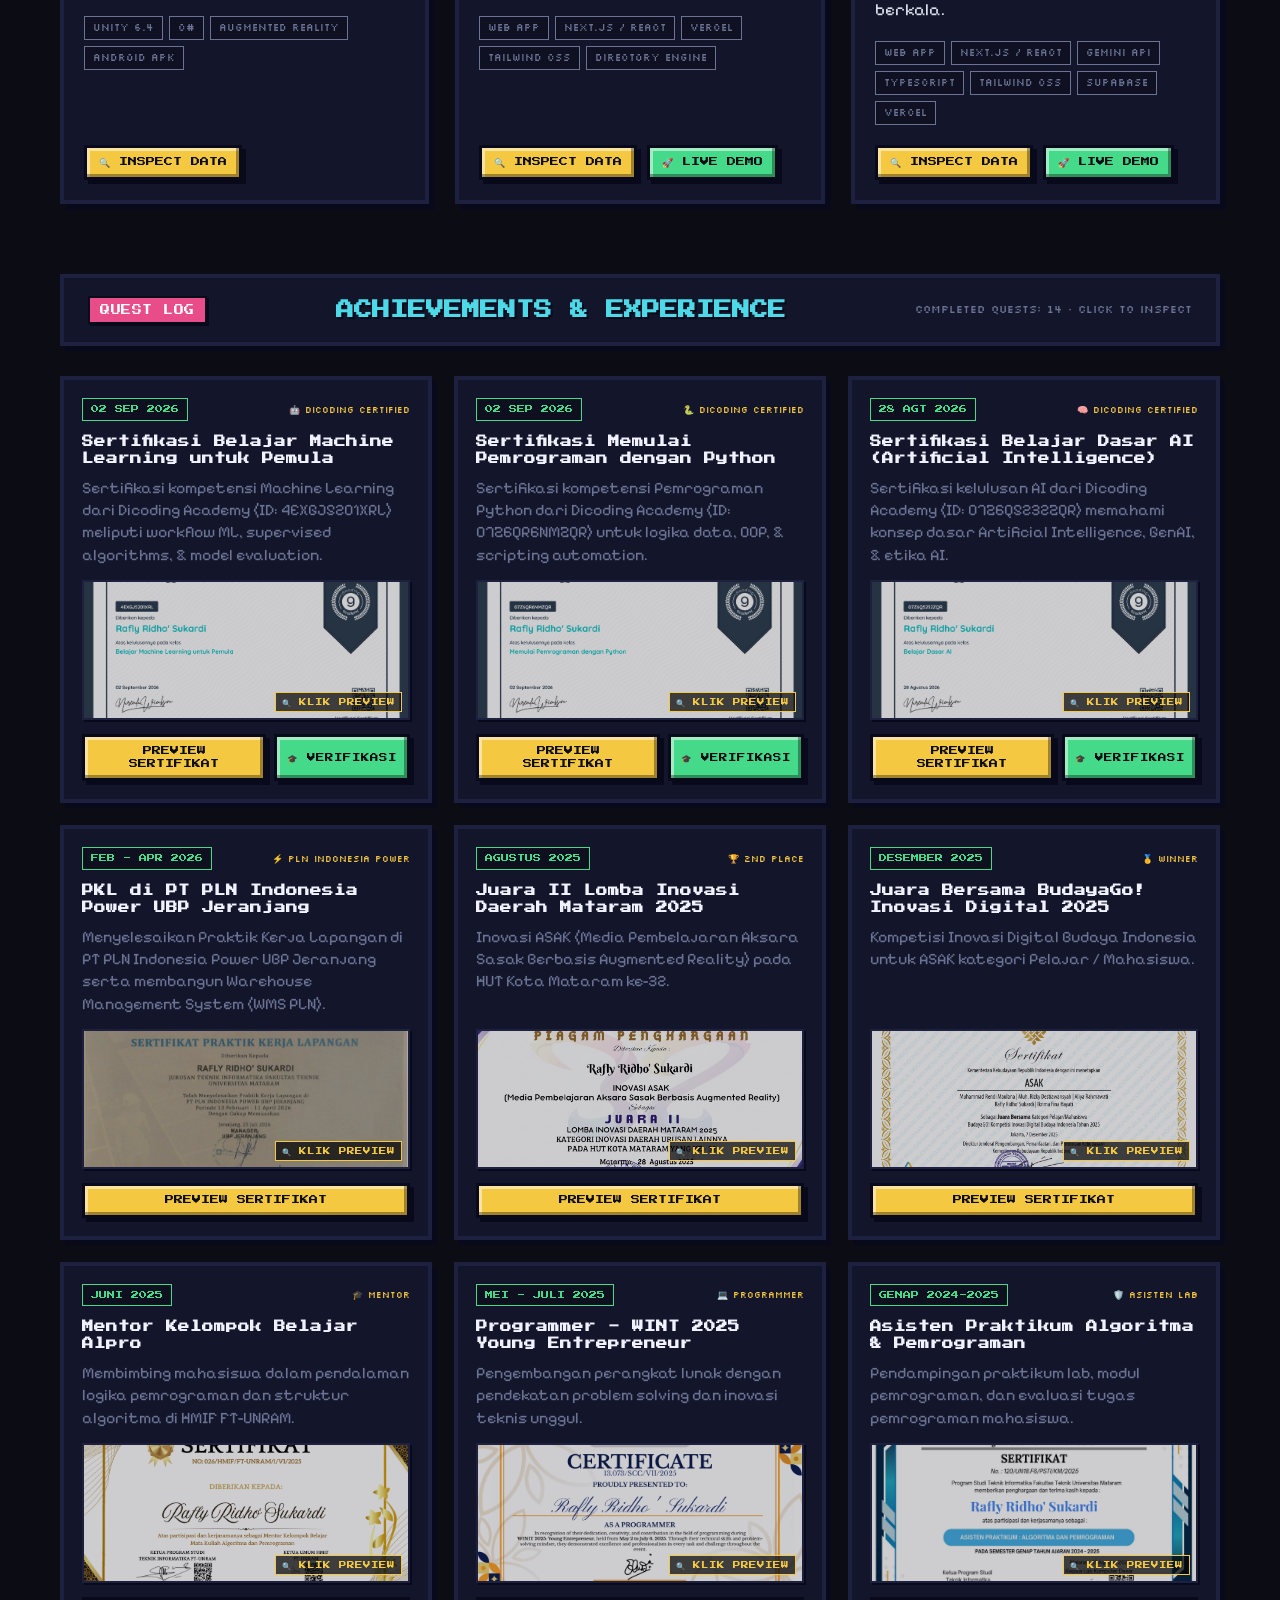
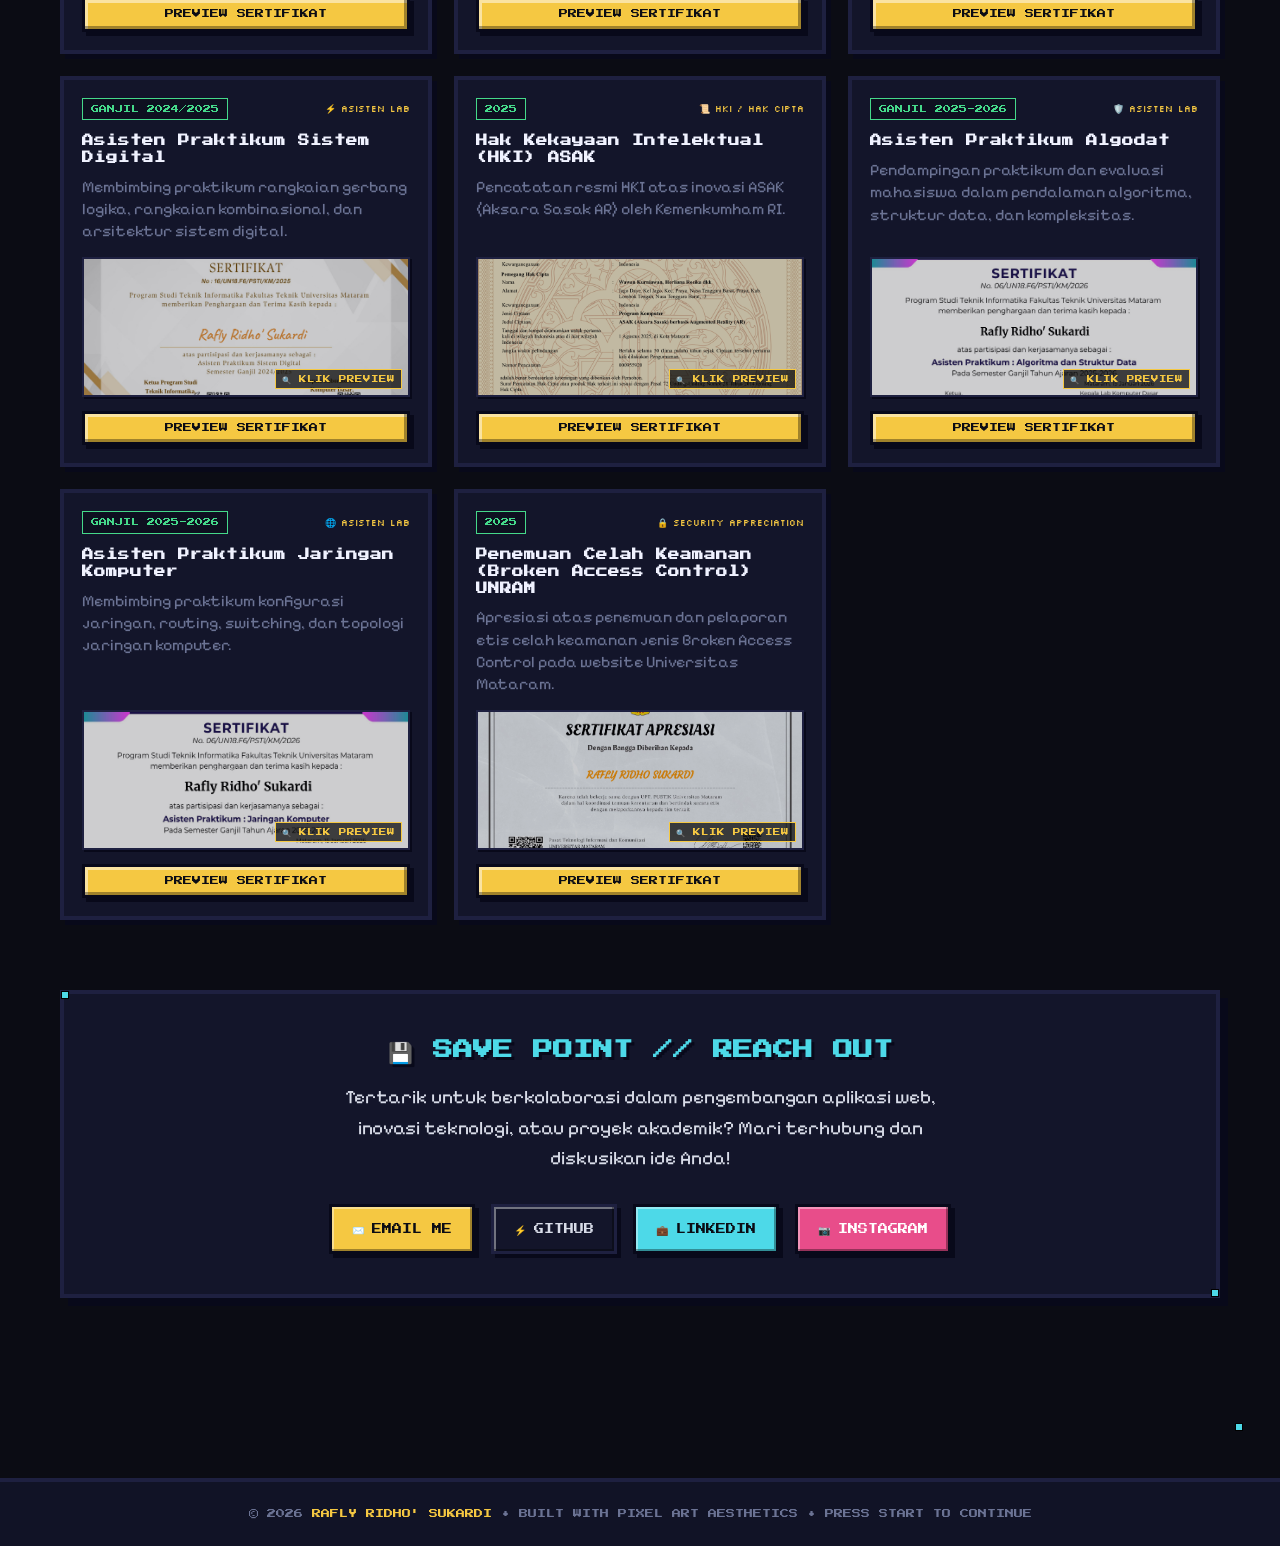
==== commit 9c624ac2: "aaaaaaaaaaaaaaaaaaaaaaaaaa" ====
--- a/index.html
+++ b/index.html
@@ -406,7 +406,7 @@
         <div class="section-header-box">
           <span class="section-tag">ARCADE STAGES</span>
           <h2 class="section-title">SELECTED PROJECTS</h2>
-          <span class="section-subinfo">COMPLETED STAGES: 05</span>
+          <span class="section-subinfo">COMPLETED STAGES: 06</span>
         </div>
 
         <div class="projects-arcade-grid">
@@ -579,6 +579,52 @@
                   rel="noopener noreferrer"
                   class="pixel-btn pixel-btn-sm pixel-btn-green"
                   aria-label="Kunjungi Web Nongki Mataram"
+                >
+                  🚀 LIVE DEMO
+                </a>
+              </div>
+            </div>
+          </div>
+
+          <!-- Project Cartridge 6: LaptoWise -->
+          <div class="project-cartridge">
+            <div class="cartridge-screen">
+              <img src="assets/laptopwise.png" alt="LaptoWise — AI-Powered Laptop Recommendation & TCO Advisor" />
+              <span class="cartridge-stage-tag">STAGE 06</span>
+            </div>
+            <div class="cartridge-content">
+              <div>
+                <h3 class="project-name">LaptoWise</h3>
+                <p class="project-summary">
+                  Platform sistem rekomendasi laptop independen berbasis Next.js dengan integrasi Google Gemini API, kalkulasi Total Cost of Ownership (TCO 2–5 tahun), dan estimasi biaya servis berkala.
+                </p>
+                <div class="project-tags">
+                  <span class="project-tag">Web App</span>
+                  <span class="project-tag">Next.js / React</span>
+                  <span class="project-tag">Gemini API</span>
+                  <span class="project-tag">TypeScript</span>
+                  <span class="project-tag">Tailwind CSS</span>
+                  <span class="project-tag">Supabase</span>
+                  <span class="project-tag">Vercel</span>
+                </div>
+              </div>
+              <div class="project-actions">
+                <button
+                  class="pixel-btn pixel-btn-sm inspect-btn"
+                  data-title="LaptoWise — AI-Powered Laptop Recommendation & TCO Advisor"
+                  data-img="assets/laptopwise.png"
+                  data-desc="Platform web cerdas independen tanpa sponsor merek berbasis Next.js untuk memilih laptop berdasarkan data spesifikasi riil dan kalkulasi Total Cost of Ownership (TCO 2–5 tahun mencakup biaya pasta termal, servis kipas, baterai, & nilai sisa depresiasi). Terintegrasi penuh dengan Google Gemini API (AI Advisor) untuk konsultasi interaktif serta kalkulator jadwal perawatan hardware."
+                  data-meta="Tech Stack: Next.js 16, React 19, TypeScript, Google Gemini API, Supabase, Tailwind CSS, Vercel • Status: Live Production"
+                  data-link="https://laptopwise01.vercel.app/"
+                >
+                  🔍 INSPECT DATA
+                </button>
+                <a
+                  href="https://laptopwise01.vercel.app/"
+                  target="_blank"
+                  rel="noopener noreferrer"
+                  class="pixel-btn pixel-btn-sm pixel-btn-green"
+                  aria-label="Kunjungi Web LaptoWise (Live Demo)"
                 >
                   🚀 LIVE DEMO
                 </a>
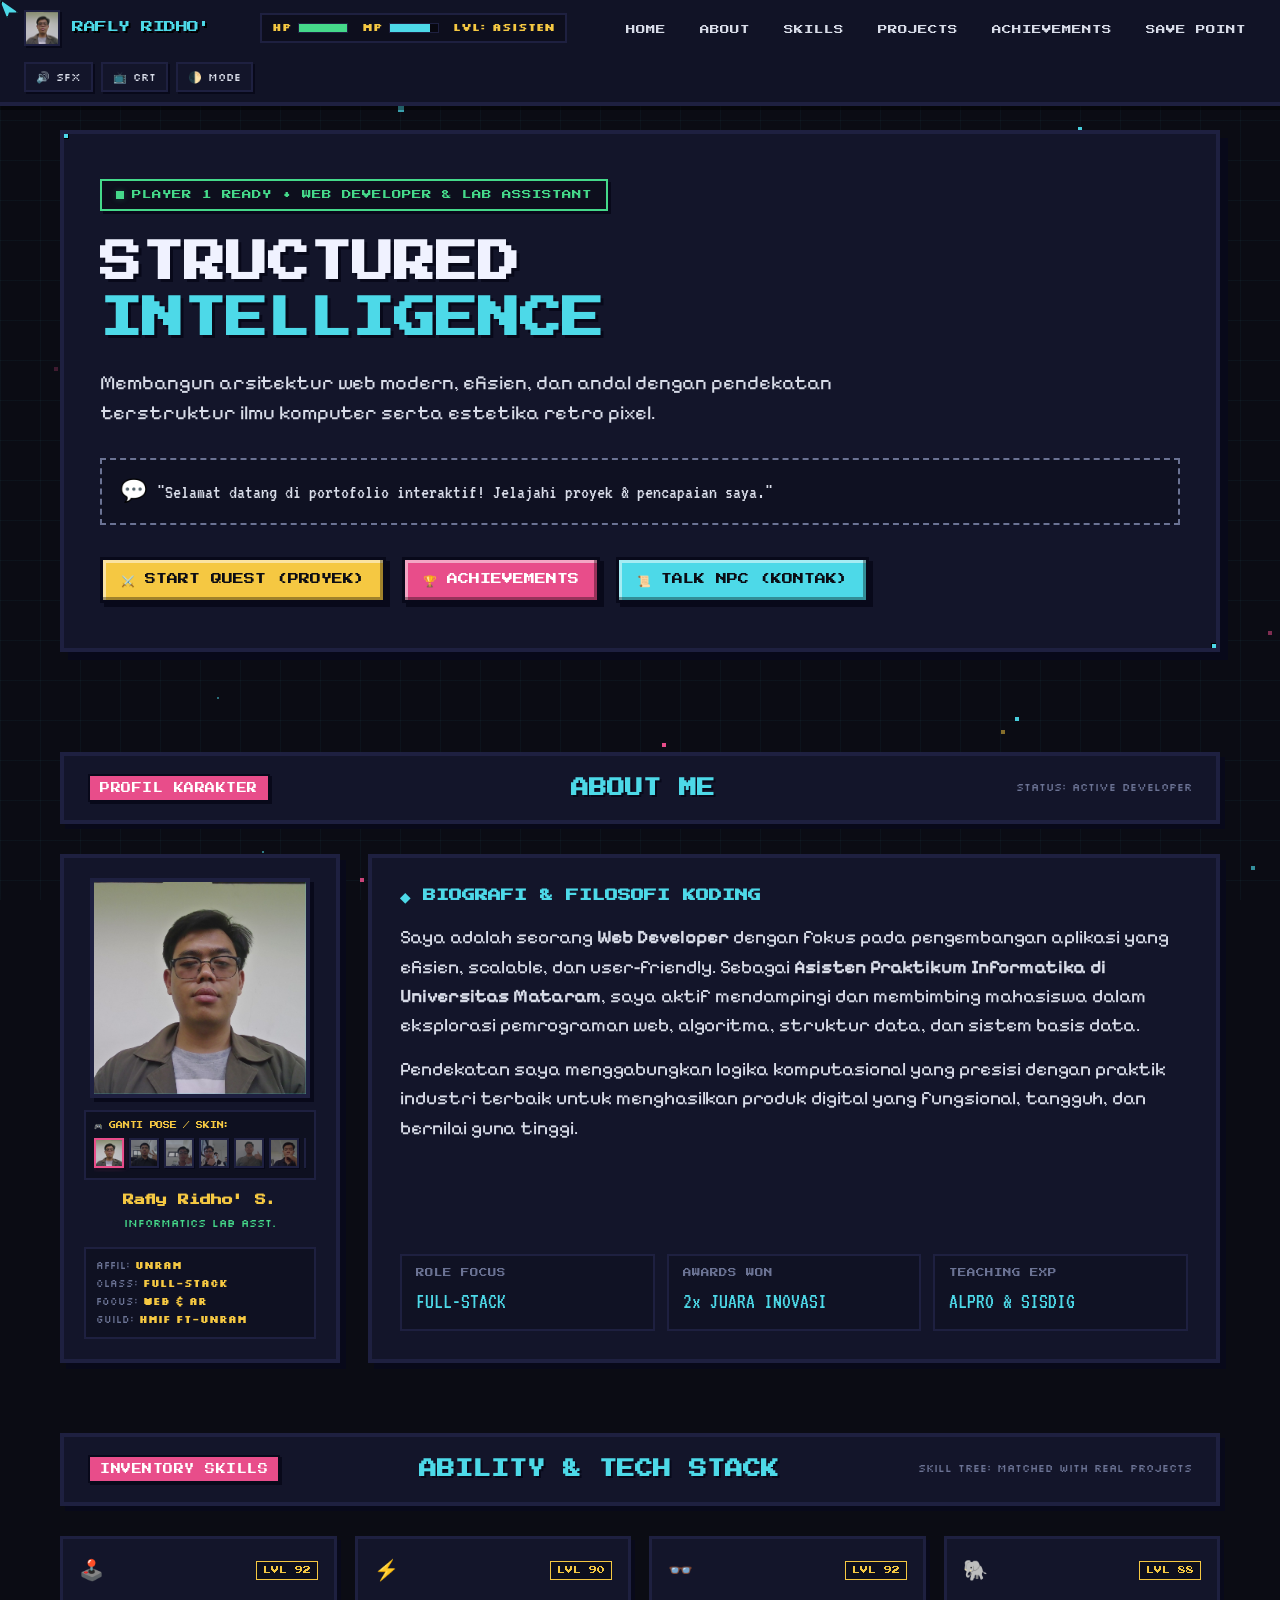
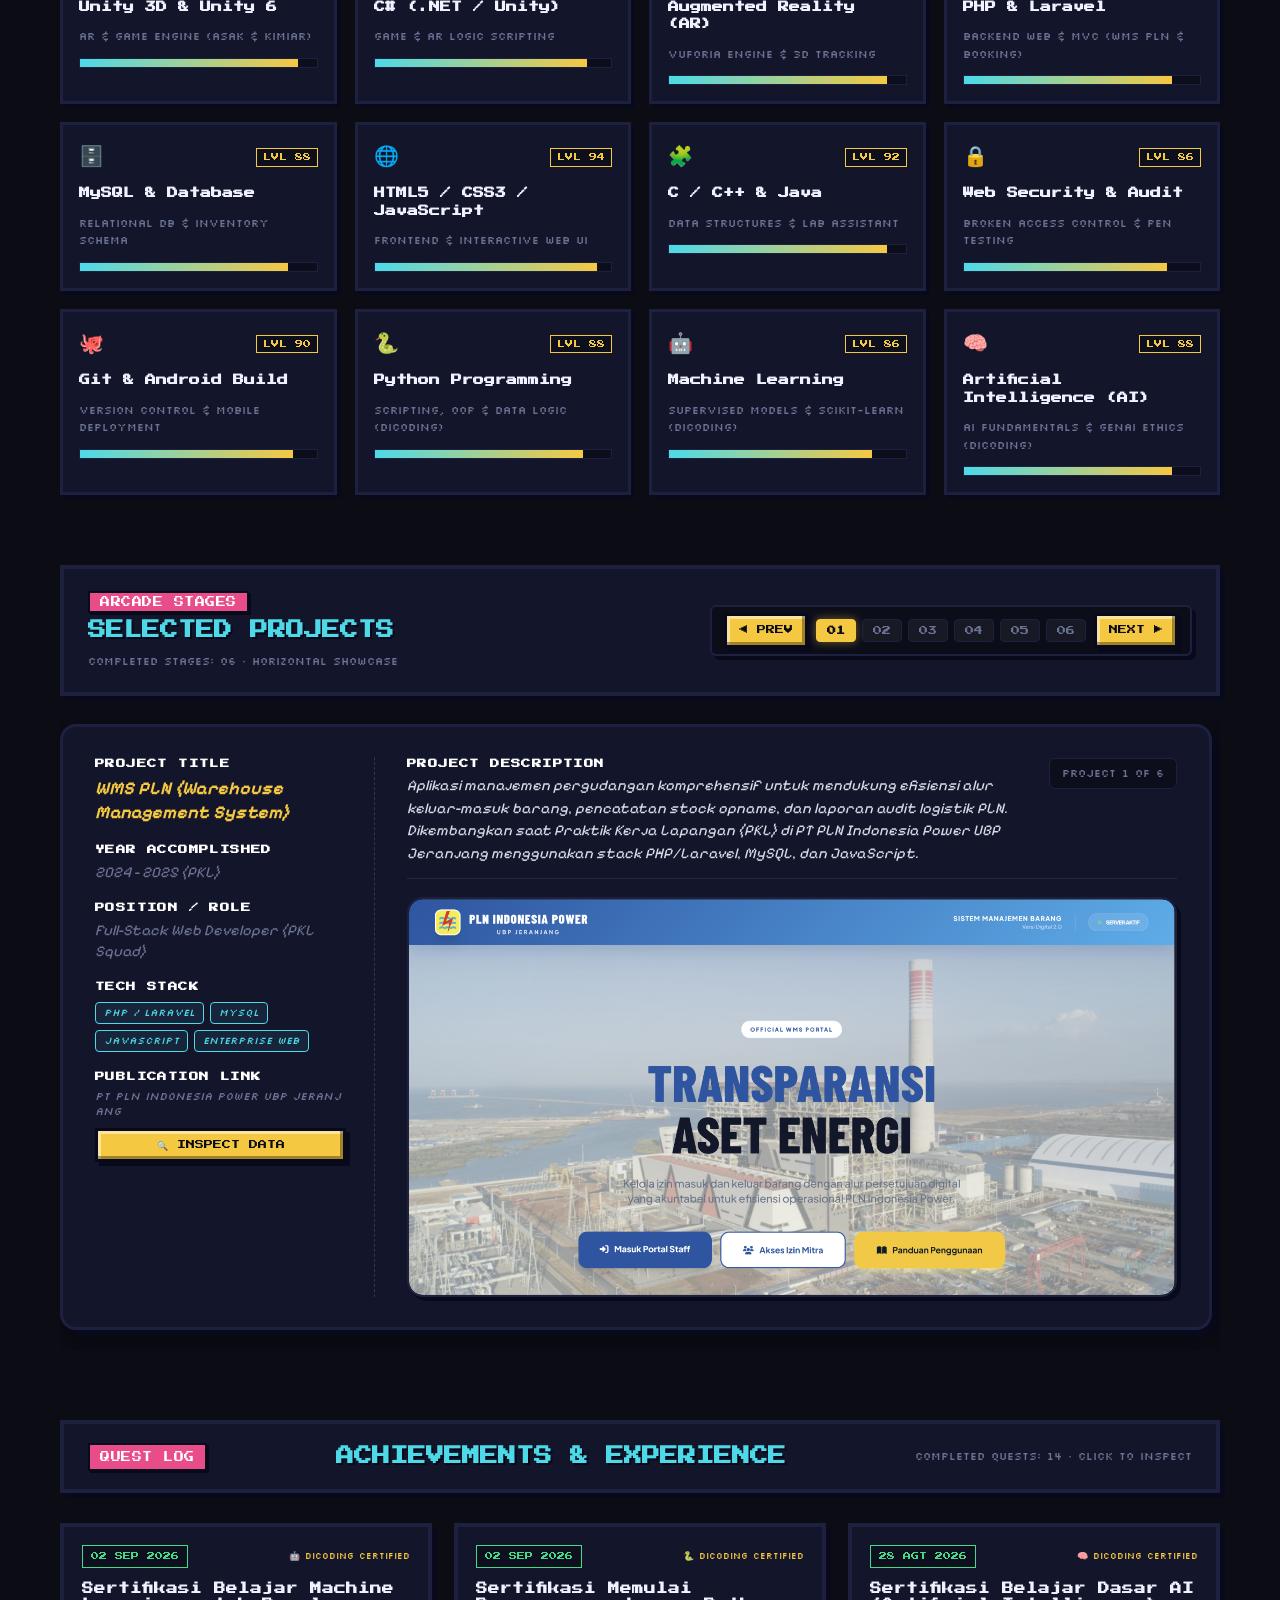
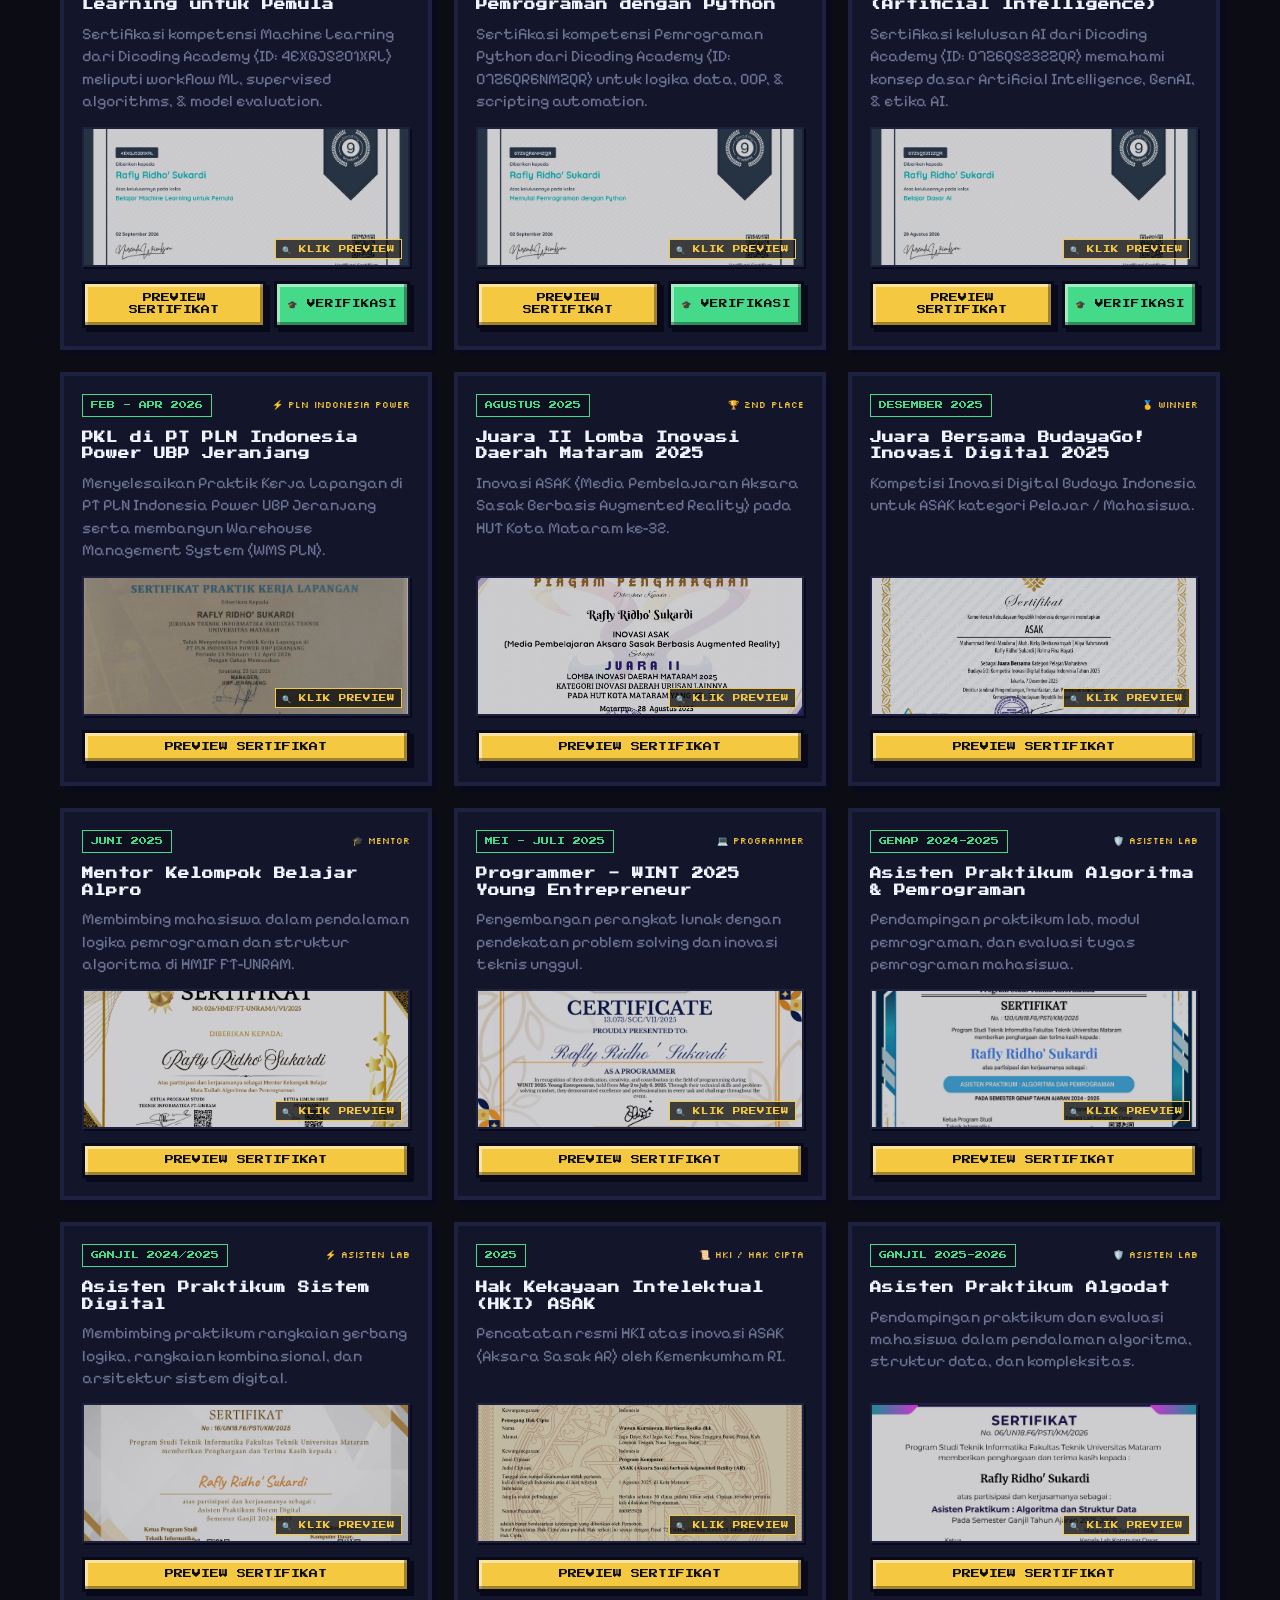
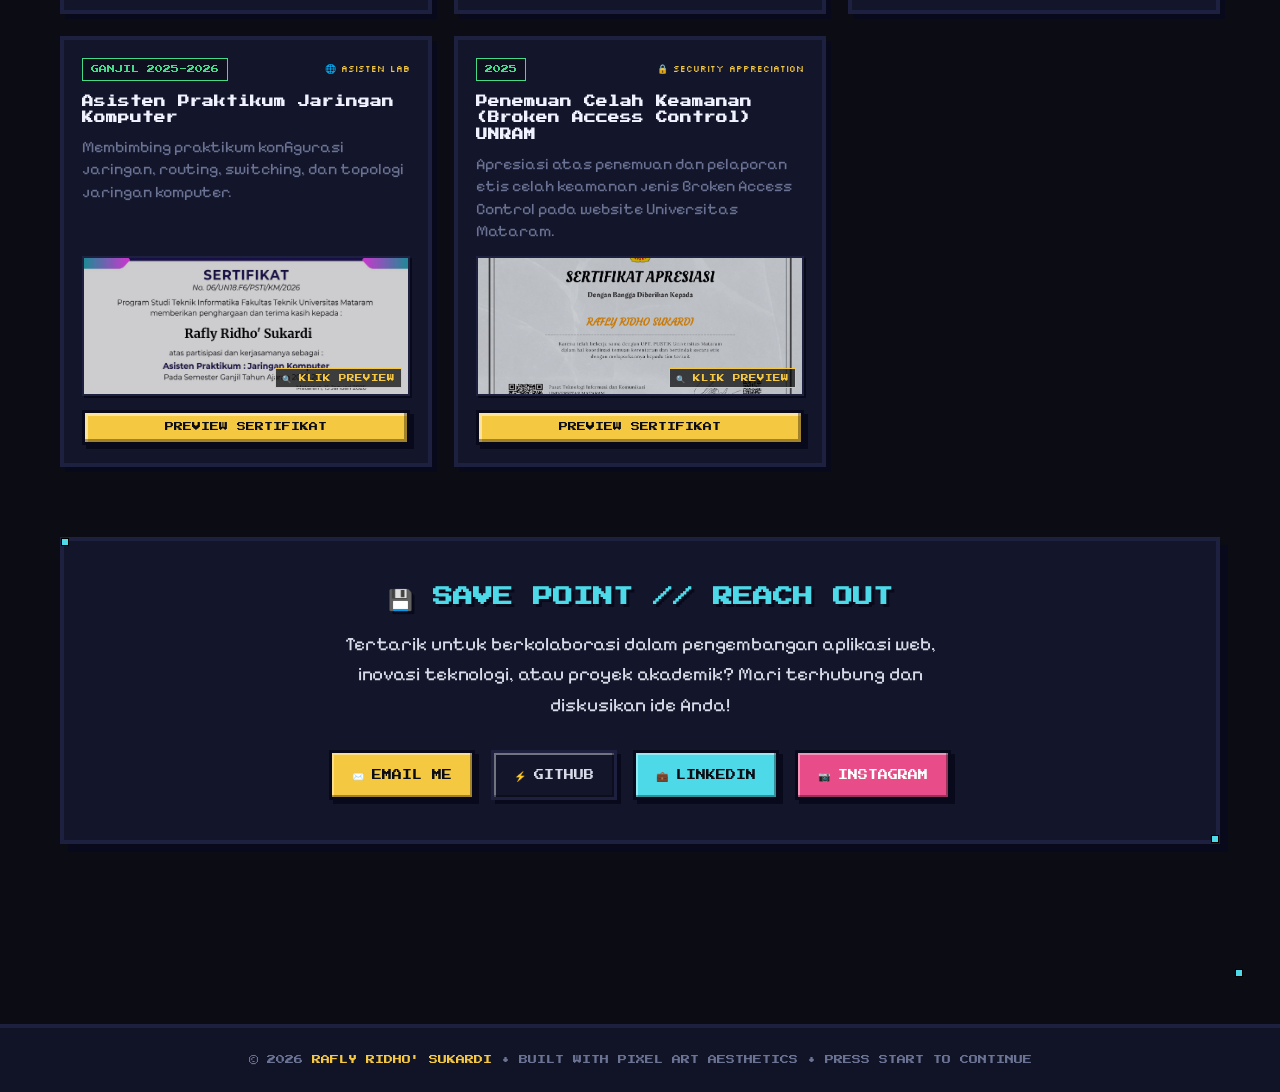
==== commit a78da790: "................." ====
--- a/index.html
+++ b/index.html
@@ -8,7 +8,7 @@
       name="description"
       content="Portofolio Rafly Ridho' Sukardi - Web Developer dan Asisten Praktikum Informatika Universitas Mataram dengan tema Pixel Art Retro."
     />
-    <link rel="stylesheet" href="styles.css" />
+    <link rel="stylesheet" href="styles.css?v=20260908b" />
   </head>
   <body>
     <!-- Custom Pixel Cursor -->
@@ -401,235 +401,528 @@
         </div>
       </section>
 
-      <!-- Projects Section -->
-      <section id="projects" class="pixel-section">
-        <div class="section-header-box">
-          <span class="section-tag">ARCADE STAGES</span>
-          <h2 class="section-title">SELECTED PROJECTS</h2>
-          <span class="section-subinfo">COMPLETED STAGES: 06</span>
+      <!-- Projects Section (Horizontal Showcase Layout) -->
+      <section id="projects" class="pixel-section projects-showcase-section">
+        <div class="section-header-box projects-header-flex">
+          <div class="header-titles">
+            <span class="section-tag">ARCADE STAGES</span>
+            <h2 class="section-title">SELECTED PROJECTS</h2>
+            <span class="section-subinfo">COMPLETED STAGES: 06 • HORIZONTAL SHOWCASE</span>
+          </div>
+
+          <!-- Carousel Controls -->
+          <div class="carousel-control-cluster">
+            <button id="project-prev-btn" class="pixel-btn pixel-btn-sm" aria-label="Project Sebelumnya" title="Scroll ke Kiri">
+              ◀ PREV
+            </button>
+            <div class="carousel-stage-pills" id="project-carousel-pills">
+              <button class="stage-pill active" data-index="0" type="button">01</button>
+              <button class="stage-pill" data-index="1" type="button">02</button>
+              <button class="stage-pill" data-index="2" type="button">03</button>
+              <button class="stage-pill" data-index="3" type="button">04</button>
+              <button class="stage-pill" data-index="4" type="button">05</button>
+              <button class="stage-pill" data-index="5" type="button">06</button>
+            </div>
+            <button id="project-next-btn" class="pixel-btn pixel-btn-sm" aria-label="Project Berikutnya" title="Scroll ke Kanan">
+              NEXT ▶
+            </button>
+          </div>
         </div>
 
-        <div class="projects-arcade-grid">
-          <!-- Project Cartridge 1 -->
-          <div class="project-cartridge">
-            <div class="cartridge-screen">
-              <img src="assets/wms-pln.png" alt="WMS PLN" />
-              <span class="cartridge-stage-tag">STAGE 01</span>
-            </div>
-            <div class="cartridge-content">
-              <div>
-                <h3 class="project-name">WMS PLN</h3>
-                <p class="project-summary">
-                  Warehouse Management System terintegrasi untuk optimalisasi inventaris, pelacakan aset logistik, dan manajemen pergudangan operasional PLN.
-                </p>
-                <div class="project-tags">
-                  <span class="project-tag">PHP / Laravel</span>
-                  <span class="project-tag">MySQL</span>
-                  <span class="project-tag">JavaScript</span>
-                  <span class="project-tag">Enterprise Web</span>
-                </div>
-              </div>
-              <div class="project-actions">
-                <button
-                  class="pixel-btn pixel-btn-sm inspect-btn"
-                  data-title="WMS PLN (Warehouse Management System)"
-                  data-img="assets/wms-pln.png"
-                  data-desc="Aplikasi manajemen pergudangan komprehensif untuk mendukung efisiensi alur keluar-masuk barang, pencatatan stock opname, dan laporan audit logistik PLN. Dikembangkan saat Praktik Kerja Lapangan (PKL) di PT PLN Indonesia Power UBP Jeranjang menggunakan stack PHP/Laravel, MySQL, dan JavaScript."
-                  data-meta="Tech Stack: PHP, Laravel, MySQL, JavaScript • Status: Deployed (PT PLN Indonesia Power UBP Jeranjang)"
-                >
-                  🔍 INSPECT DATA
-                </button>
-              </div>
-            </div>
-          </div>
-
-          <!-- Project Cartridge 2 -->
-          <div class="project-cartridge">
-            <div class="cartridge-screen">
-              <img src="assets/asak.png" alt="ASAK Augmented Reality" />
-              <span class="cartridge-stage-tag">STAGE 02</span>
-            </div>
-            <div class="cartridge-content">
-              <div>
-                <h3 class="project-name">ASAK (Aksara Sasak AR)</h3>
-                <p class="project-summary">
-                  Media Edukasi dan Pelestarian Aksara Tradisional Sasak berbasis teknologi Augmented Reality (AR) yang interaktif bagi pelajar dan masyarakat.
-                </p>
-                <div class="project-tags">
-                  <span class="project-tag">Unity 3D</span>
-                  <span class="project-tag">C#</span>
-                  <span class="project-tag">Vuforia AR</span>
-                  <span class="project-tag">Android SDK</span>
-                </div>
-              </div>
-              <div class="project-actions">
-                <button
-                  class="pixel-btn pixel-btn-sm inspect-btn"
-                  data-title="ASAK - Media Aksara Sasak AR"
-                  data-img="assets/asak.png"
-                  data-desc="Inovasi pembelajaran interaktif berbasis AR untuk mempermudah generasi muda mengenal, menulis, dan melestarikan Aksara Sasak. Meraih Juara II Inovasi Daerah Kota Mataram 2025 dan Juara BudayaGo! 2025. Terdaftar resmi HKI Kemenkumham RI."
-                  data-meta="Tech Stack: Unity 3D, C#, Vuforia AR, Android SDK • Status: Terdaftar HKI"
-                >
-                  🔍 INSPECT DATA
-                </button>
-              </div>
-            </div>
-          </div>
-
-          <!-- Project Cartridge 3 -->
-          <div class="project-cartridge">
-            <div class="cartridge-screen">
-              <img src="assets/reservasikampus.png" alt="Reservasi Kampus" />
-              <span class="cartridge-stage-tag">STAGE 03</span>
-            </div>
-            <div class="cartridge-content">
-              <div>
-                <h3 class="project-name">RESERVASI KAMPUS</h3>
-                <p class="project-summary">
-                  Sistem informasi manajemen peminjaman ruangan dan fasilitas kampus secara real-time untuk mencegah konflik jadwal dan mempermudah birokrasi.
-                </p>
-                <div class="project-tags">
-                  <span class="project-tag">PHP / Laravel</span>
-                  <span class="project-tag">MySQL</span>
-                  <span class="project-tag">HTML5 / CSS3</span>
-                  <span class="project-tag">Booking Engine</span>
-                </div>
-              </div>
-              <div class="project-actions">
-                <button
-                  class="pixel-btn pixel-btn-sm inspect-btn"
-                  data-title="Sistem Reservasi Fasilitas Kampus"
-                  data-img="assets/reservasikampus.png"
-                  data-desc="Platform digital untuk mengelola pemesanan ruang kuliah, laboratorium, dan aula kampus secara transparan dan real-time dengan validasi status langsung."
-                  data-meta="Tech Stack: PHP, Laravel, MySQL, HTML5/CSS3, JavaScript • Status: Implemented"
-                >
-                  🔍 INSPECT DATA
-                </button>
-              </div>
-            </div>
-          </div>
-
-          <!-- Project Cartridge 4: KimiAR -->
-          <div class="project-cartridge">
-            <div class="cartridge-screen">
-              <img src="assets/kimiar.png" alt="KimiAR - AR Chemistry Learning" />
-              <span class="cartridge-stage-tag">STAGE 04</span>
-            </div>
-            <div class="cartridge-content">
-              <div>
-                <h3 class="project-name">KimiAR</h3>
-                <p class="project-summary">
-                  Media Pembelajaran Kimia berbasis Augmented Reality (AR) yang interaktif dan menyenangkan. Dibangun dengan Unity 6.4 untuk platform Android.
-                </p>
-                <div class="project-tags">
-                  <span class="project-tag">Unity 6.4</span>
-                  <span class="project-tag">C#</span>
-                  <span class="project-tag">Augmented Reality</span>
-                  <span class="project-tag">Android APK</span>
-                </div>
-              </div>
-              <div class="project-actions">
-                <button
-                  class="pixel-btn pixel-btn-sm inspect-btn"
-                  data-title="KimiAR - Media Pembelajaran Kimia AR"
-                  data-img="assets/kimiar.png"
-                  data-desc="Aplikasi mobile berbasis Augmented Reality untuk memvisualisasikan struktur molekul dan reaksi kimia secara interaktif 3D. Dibangun menggunakan Unity 6.4 dengan fitur Mulai Permainan, Panduan, dan konten edukasi kimia yang gamified."
-                  data-meta="Tech Stack: Unity 6.4, C#, Vuforia AR Engine, Android APK • Status: Completed"
-                >
-                  🔍 INSPECT DATA
-                </button>
-              </div>
-            </div>
-          </div>
-
-          <!-- Project Cartridge 5: Nongki Mataram -->
-          <div class="project-cartridge">
-            <div class="cartridge-screen">
-              <img src="assets/nongki-mataram.png" alt="Nongki Mataram - Platform Kuliner & Rekomendasi Spot Nongkrong" />
-              <span class="cartridge-stage-tag">STAGE 05</span>
-            </div>
-            <div class="cartridge-content">
-              <div>
-                <h3 class="project-name">Nongki Mataram</h3>
-                <p class="project-summary">
-                  Platform direktori kuliner & kurasi spot nongkrong/cafe nugas aesthetic, WiFi kencang, dan ramah kantong mahasiswa di Kota Mataram, Lombok.
-                </p>
-                <div class="project-tags">
-                  <span class="project-tag">Web App</span>
-                  <span class="project-tag">Next.js / React</span>
-                  <span class="project-tag">Vercel</span>
-                  <span class="project-tag">Tailwind CSS</span>
-                  <span class="project-tag">Directory Engine</span>
-                </div>
-              </div>
-              <div class="project-actions">
-                <button
-                  class="pixel-btn pixel-btn-sm inspect-btn"
-                  data-title="Nongki Mataram - Platform Rekomendasi Nongki & Kuliner Mahasiswa"
-                  data-img="assets/nongki-mataram.png"
-                  data-desc="Platform web rekomendasi kuliner dan tempat nongkrong no. 1 di Mataram, Lombok. Mempermudah mahasiswa & anak kos menemukan tempat makan enak, cafe aesthetic untuk nugas dengan banyak colokan & WiFi cepat, filter kawasan, peta lokasi, serta kategori hemat."
-                  data-meta="Tech Stack: Next.js, React, Tailwind CSS, Vercel • Status: Live Production"
-                  data-link="https://nongki-mataram.vercel.app"
-                >
-                  🔍 INSPECT DATA
-                </button>
-                <a
-                  href="https://nongki-mataram.vercel.app"
-                  target="_blank"
-                  rel="noopener noreferrer"
-                  class="pixel-btn pixel-btn-sm pixel-btn-green"
-                  aria-label="Kunjungi Web Nongki Mataram"
-                >
-                  🚀 LIVE DEMO
-                </a>
-              </div>
-            </div>
-          </div>
-
-          <!-- Project Cartridge 6: LaptoWise -->
-          <div class="project-cartridge">
-            <div class="cartridge-screen">
-              <img src="assets/laptopwise.png" alt="LaptoWise — AI-Powered Laptop Recommendation & TCO Advisor" />
-              <span class="cartridge-stage-tag">STAGE 06</span>
-            </div>
-            <div class="cartridge-content">
-              <div>
-                <h3 class="project-name">LaptoWise</h3>
-                <p class="project-summary">
-                  Platform sistem rekomendasi laptop independen berbasis Next.js dengan integrasi Google Gemini API, kalkulasi Total Cost of Ownership (TCO 2–5 tahun), dan estimasi biaya servis berkala.
-                </p>
-                <div class="project-tags">
-                  <span class="project-tag">Web App</span>
-                  <span class="project-tag">Next.js / React</span>
-                  <span class="project-tag">Gemini API</span>
-                  <span class="project-tag">TypeScript</span>
-                  <span class="project-tag">Tailwind CSS</span>
-                  <span class="project-tag">Supabase</span>
-                  <span class="project-tag">Vercel</span>
-                </div>
-              </div>
-              <div class="project-actions">
-                <button
-                  class="pixel-btn pixel-btn-sm inspect-btn"
-                  data-title="LaptoWise — AI-Powered Laptop Recommendation & TCO Advisor"
-                  data-img="assets/laptopwise.png"
-                  data-desc="Platform web cerdas independen tanpa sponsor merek berbasis Next.js untuk memilih laptop berdasarkan data spesifikasi riil dan kalkulasi Total Cost of Ownership (TCO 2–5 tahun mencakup biaya pasta termal, servis kipas, baterai, & nilai sisa depresiasi). Terintegrasi penuh dengan Google Gemini API (AI Advisor) untuk konsultasi interaktif serta kalkulator jadwal perawatan hardware."
-                  data-meta="Tech Stack: Next.js 16, React 19, TypeScript, Google Gemini API, Supabase, Tailwind CSS, Vercel • Status: Live Production"
-                  data-link="https://laptopwise01.vercel.app/"
-                >
-                  🔍 INSPECT DATA
-                </button>
-                <a
-                  href="https://laptopwise01.vercel.app/"
-                  target="_blank"
-                  rel="noopener noreferrer"
-                  class="pixel-btn pixel-btn-sm pixel-btn-green"
-                  aria-label="Kunjungi Web LaptoWise (Live Demo)"
-                >
-                  🚀 LIVE DEMO
-                </a>
-              </div>
-            </div>
+        <!-- Horizontal Carousel Track Wrapper -->
+        <div class="projects-carousel-wrapper">
+          <div class="projects-carousel-track" id="projects-carousel-track">
+
+            <!-- Slide 1: WMS PLN -->
+            <article class="project-slide-card" data-stage="1" id="project-slide-1">
+              <!-- Left Column: Metadata -->
+              <div class="project-meta-col">
+                <div class="meta-field">
+                  <div class="meta-label">Project Title</div>
+                  <div class="meta-value meta-title">WMS PLN (Warehouse Management System)</div>
+                </div>
+
+                <div class="meta-field">
+                  <div class="meta-label">Year Accomplished</div>
+                  <div class="meta-value">2024 - 2025 (PKL)</div>
+                </div>
+
+                <div class="meta-field">
+                  <div class="meta-label">Position / Role</div>
+                  <div class="meta-value">Full-Stack Web Developer (PKL Squad)</div>
+                </div>
+
+                <div class="meta-field">
+                  <div class="meta-label">Tech Stack</div>
+                  <div class="meta-value meta-tags-wrap">
+                    <span class="project-tag">PHP / Laravel</span>
+                    <span class="project-tag">MySQL</span>
+                    <span class="project-tag">JavaScript</span>
+                    <span class="project-tag">Enterprise Web</span>
+                  </div>
+                </div>
+
+                <div class="meta-field">
+                  <div class="meta-label">Publication Link</div>
+                  <div class="meta-value meta-actions-wrap">
+                    <p class="meta-sublink">PT PLN Indonesia Power UBP Jeranjang</p>
+                    <button
+                      class="pixel-btn pixel-btn-sm inspect-btn"
+                      data-title="WMS PLN (Warehouse Management System)"
+                      data-img="assets/wms-pln.png"
+                      data-desc="Aplikasi manajemen pergudangan komprehensif untuk mendukung efisiensi alur keluar-masuk barang, pencatatan stock opname, dan laporan audit logistik PLN. Dikembangkan saat Praktik Kerja Lapangan (PKL) di PT PLN Indonesia Power UBP Jeranjang menggunakan stack PHP/Laravel, MySQL, dan JavaScript."
+                      data-meta="Tech Stack: PHP, Laravel, MySQL, JavaScript • Status: Deployed (PT PLN Indonesia Power UBP Jeranjang)"
+                    >
+                      🔍 INSPECT DATA
+                    </button>
+                  </div>
+                </div>
+              </div>
+
+              <!-- Right Column: Description & Visuals -->
+              <div class="project-main-col">
+                <div class="project-desc-header">
+                  <div class="desc-content-box">
+                    <div class="meta-label">Project Description</div>
+                    <p class="project-desc-paragraph">
+                      Aplikasi manajemen pergudangan komprehensif untuk mendukung efisiensi alur keluar-masuk barang, pencatatan stock opname, dan laporan audit logistik PLN. Dikembangkan saat Praktik Kerja Lapangan (PKL) di PT PLN Indonesia Power UBP Jeranjang menggunakan stack PHP/Laravel, MySQL, dan JavaScript.
+                    </p>
+                  </div>
+                  <div class="project-counter-box">
+                    <span class="counter-text">Project 1 of 6</span>
+                  </div>
+                </div>
+
+                <div class="project-visual-frame">
+                  <div
+                    class="visual-main-box inspect-btn"
+                    data-title="WMS PLN - Dashboard Utama"
+                    data-img="assets/wms-pln.png"
+                    data-desc="Tampilan antarmuka dashboard pengelolaan inventaris pergudangan logistik PT PLN Indonesia Power UBP Jeranjang."
+                    data-meta="Tech Stack: PHP, Laravel, MySQL, JavaScript • Status: Deployed"
+                    title="Klik untuk memperbesar tampilan"
+                  >
+                    <img src="assets/wms-pln.png" alt="WMS PLN Screenshot" class="visual-main-img" />
+                    <span class="visual-hover-hint">🔍 PERBESAR TAMPILAN</span>
+                  </div>
+                </div>
+              </div>
+            </article>
+
+            <!-- Slide 2: ASAK (Aksara Sasak AR) -->
+            <article class="project-slide-card" data-stage="2" id="project-slide-2">
+              <div class="project-meta-col">
+                <div class="meta-field">
+                  <div class="meta-label">Project Title</div>
+                  <div class="meta-value meta-title">ASAK (Aksara Sasak Augmented Reality)</div>
+                </div>
+
+                <div class="meta-field">
+                  <div class="meta-label">Year Accomplished</div>
+                  <div class="meta-value">2025</div>
+                </div>
+
+                <div class="meta-field">
+                  <div class="meta-label">Position / Role</div>
+                  <div class="meta-value">Lead AR Developer & Unity Programmer</div>
+                </div>
+
+                <div class="meta-field">
+                  <div class="meta-label">Tech Stack</div>
+                  <div class="meta-value meta-tags-wrap">
+                    <span class="project-tag">Unity 3D</span>
+                    <span class="project-tag">C#</span>
+                    <span class="project-tag">Vuforia AR</span>
+                    <span class="project-tag">Android SDK</span>
+                  </div>
+                </div>
+
+                <div class="meta-field">
+                  <div class="meta-label">Publication Link</div>
+                  <div class="meta-value meta-actions-wrap">
+                    <p class="meta-sublink">HKI Kemenkumham: 000788321 • Juara Inovasi Daerah</p>
+                    <button
+                      class="pixel-btn pixel-btn-sm inspect-btn"
+                      data-title="ASAK - Media Aksara Sasak AR"
+                      data-img="assets/asak.png"
+                      data-desc="Inovasi pembelajaran interaktif berbasis AR untuk mempermudah generasi muda mengenal, menulis, dan melestarikan Aksara Sasak. Meraih Juara II Inovasi Daerah Kota Mataram 2025 dan Juara BudayaGo! 2025. Terdaftar resmi HKI Kemenkumham RI."
+                      data-meta="Tech Stack: Unity 3D, C#, Vuforia AR, Android SDK • Status: Terdaftar HKI"
+                    >
+                      🔍 INSPECT DATA
+                    </button>
+                  </div>
+                </div>
+              </div>
+
+              <div class="project-main-col">
+                <div class="project-desc-header">
+                  <div class="desc-content-box">
+                    <div class="meta-label">Project Description</div>
+                    <p class="project-desc-paragraph">
+                      Media Edukasi dan Pelestarian Aksara Tradisional Sasak berbasis teknologi Augmented Reality (AR) yang interaktif bagi pelajar dan masyarakat. Meraih Juara II Inovasi Daerah Kota Mataram 2025 dan Juara BudayaGo! 2025. Terdaftar resmi HKI Kemenkumham RI.
+                    </p>
+                  </div>
+                  <div class="project-counter-box">
+                    <span class="counter-text">Project 2 of 6</span>
+                  </div>
+                </div>
+
+                <div class="project-visual-frame">
+                  <div
+                    class="visual-main-box inspect-btn"
+                    data-title="ASAK - 3D Augmented Reality Interface"
+                    data-img="assets/asak.png"
+                    data-desc="Tampilan visual dan pelacakan 3D Augmented Reality aplikasi ASAK pada perangkat mobile Android."
+                    data-meta="Engine: Unity 3D & Vuforia AR Engine • Status: Terdaftar HKI"
+                    title="Klik untuk memperbesar tampilan"
+                  >
+                    <img src="assets/asak.png" alt="ASAK AR Screen" class="visual-main-img" />
+                    <span class="visual-hover-hint">🔍 PERBESAR TAMPILAN</span>
+                  </div>
+                </div>
+              </div>
+            </article>
+
+            <!-- Slide 3: RESERVASI KAMPUS -->
+            <article class="project-slide-card" data-stage="3" id="project-slide-3">
+              <div class="project-meta-col">
+                <div class="meta-field">
+                  <div class="meta-label">Project Title</div>
+                  <div class="meta-value meta-title">Reservasi Fasilitas Kampus FT-UNRAM</div>
+                </div>
+
+                <div class="meta-field">
+                  <div class="meta-label">Year Accomplished</div>
+                  <div class="meta-value">2024</div>
+                </div>
+
+                <div class="meta-field">
+                  <div class="meta-label">Position / Role</div>
+                  <div class="meta-value">Backend & Full-Stack Developer</div>
+                </div>
+
+                <div class="meta-field">
+                  <div class="meta-label">Tech Stack</div>
+                  <div class="meta-value meta-tags-wrap">
+                    <span class="project-tag">PHP / Laravel</span>
+                    <span class="project-tag">MySQL</span>
+                    <span class="project-tag">HTML5 / CSS3</span>
+                    <span class="project-tag">Booking Engine</span>
+                  </div>
+                </div>
+
+                <div class="meta-field">
+                  <div class="meta-label">Publication Link</div>
+                  <div class="meta-value meta-actions-wrap">
+                    <p class="meta-sublink">Fakultas Teknik Universitas Mataram</p>
+                    <button
+                      class="pixel-btn pixel-btn-sm inspect-btn"
+                      data-title="Sistem Reservasi Fasilitas Kampus"
+                      data-img="assets/reservasikampus.png"
+                      data-desc="Platform digital untuk mengelola pemesanan ruang kuliah, laboratorium, dan aula kampus secara transparan dan real-time dengan validasi status langsung."
+                      data-meta="Tech Stack: PHP, Laravel, MySQL, HTML5/CSS3, JavaScript • Status: Implemented"
+                    >
+                      🔍 INSPECT DATA
+                    </button>
+                  </div>
+                </div>
+              </div>
+
+              <div class="project-main-col">
+                <div class="project-desc-header">
+                  <div class="desc-content-box">
+                    <div class="meta-label">Project Description</div>
+                    <p class="project-desc-paragraph">
+                      Sistem informasi manajemen peminjaman ruangan dan fasilitas kampus secara real-time untuk mencegah konflik jadwal perkuliahan, praktikum laboratorium, dan kegiatan ormawa dengan alur verifikasi birokrasi digital transparan.
+                    </p>
+                  </div>
+                  <div class="project-counter-box">
+                    <span class="counter-text">Project 3 of 6</span>
+                  </div>
+                </div>
+
+                <div class="project-visual-frame">
+                  <div
+                    class="visual-main-box inspect-btn"
+                    data-title="Sistem Reservasi Fasilitas Kampus"
+                    data-img="assets/reservasikampus.png"
+                    data-desc="Platform digital reservasi ruangan kuliah dan aula kampus FT-UNRAM."
+                    data-meta="Tech Stack: PHP, Laravel, MySQL, JavaScript"
+                    title="Klik untuk memperbesar tampilan"
+                  >
+                    <img src="assets/reservasikampus.png" alt="Reservasi Kampus Interface" class="visual-main-img" />
+                    <span class="visual-hover-hint">🔍 PERBESAR TAMPILAN</span>
+                  </div>
+                </div>
+              </div>
+            </article>
+
+            <!-- Slide 4: KimiAR -->
+            <article class="project-slide-card" data-stage="4" id="project-slide-4">
+              <div class="project-meta-col">
+                <div class="meta-field">
+                  <div class="meta-label">Project Title</div>
+                  <div class="meta-value meta-title">KimiAR — Media Edukasi Kimia AR</div>
+                </div>
+
+                <div class="meta-field">
+                  <div class="meta-label">Year Accomplished</div>
+                  <div class="meta-value">2025</div>
+                </div>
+
+                <div class="meta-field">
+                  <div class="meta-label">Position / Role</div>
+                  <div class="meta-value">AR & Game Logic Developer (Unity 6.4)</div>
+                </div>
+
+                <div class="meta-field">
+                  <div class="meta-label">Tech Stack</div>
+                  <div class="meta-value meta-tags-wrap">
+                    <span class="project-tag">Unity 6.4</span>
+                    <span class="project-tag">C#</span>
+                    <span class="project-tag">Augmented Reality</span>
+                    <span class="project-tag">Android APK</span>
+                  </div>
+                </div>
+
+                <div class="meta-field">
+                  <div class="meta-label">Publication Link</div>
+                  <div class="meta-value meta-actions-wrap">
+                    <p class="meta-sublink">Android Build Release (APK)</p>
+                    <button
+                      class="pixel-btn pixel-btn-sm inspect-btn"
+                      data-title="KimiAR - Media Pembelajaran Kimia AR"
+                      data-img="assets/kimiar.png"
+                      data-desc="Aplikasi mobile berbasis Augmented Reality untuk memvisualisasikan struktur molekul dan reaksi kimia secara interaktif 3D. Dibangun menggunakan Unity 6.4 dengan fitur Mulai Permainan, Panduan, dan konten edukasi kimia yang gamified."
+                      data-meta="Tech Stack: Unity 6.4, C#, Vuforia AR Engine, Android APK • Status: Completed"
+                    >
+                      🔍 INSPECT DATA
+                    </button>
+                  </div>
+                </div>
+              </div>
+
+              <div class="project-main-col">
+                <div class="project-desc-header">
+                  <div class="desc-content-box">
+                    <div class="meta-label">Project Description</div>
+                    <p class="project-desc-paragraph">
+                      Media Pembelajaran Kimia berbasis Augmented Reality (AR) yang interaktif dan menyenangkan. Dibangun dengan Unity 6.4 untuk platform Android dengan fitur Mulai Permainan, Panduan, dan visualisasi molekul interaktif 3D.
+                    </p>
+                  </div>
+                  <div class="project-counter-box">
+                    <span class="counter-text">Project 4 of 6</span>
+                  </div>
+                </div>
+
+                <div class="project-visual-frame">
+                  <div
+                    class="visual-main-box inspect-btn"
+                    data-title="KimiAR - Unity 6 Workspace & Interface"
+                    data-img="assets/kimiar.png"
+                    data-desc="Tampilan environment pengembangan Unity 6.4 dan UI aplikasi KimiAR untuk Android."
+                    data-meta="Tech Stack: Unity 6.4, C#, Vuforia AR"
+                    title="Klik untuk memperbesar tampilan"
+                  >
+                    <img src="assets/kimiar.png" alt="KimiAR Project Screen" class="visual-main-img" />
+                    <span class="visual-hover-hint">🔍 PERBESAR TAMPILAN</span>
+                  </div>
+                </div>
+              </div>
+            </article>
+
+            <!-- Slide 5: Nongki Mataram -->
+            <article class="project-slide-card" data-stage="5" id="project-slide-5">
+              <div class="project-meta-col">
+                <div class="meta-field">
+                  <div class="meta-label">Project Title</div>
+                  <div class="meta-value meta-title">Nongki Mataram — Kuliner & Spot Nugas</div>
+                </div>
+
+                <div class="meta-field">
+                  <div class="meta-label">Year Accomplished</div>
+                  <div class="meta-value">2026</div>
+                </div>
+
+                <div class="meta-field">
+                  <div class="meta-label">Position / Role</div>
+                  <div class="meta-value">Frontend & Next.js Developer</div>
+                </div>
+
+                <div class="meta-field">
+                  <div class="meta-label">Tech Stack</div>
+                  <div class="meta-value meta-tags-wrap">
+                    <span class="project-tag">Web App</span>
+                    <span class="project-tag">Next.js / React</span>
+                    <span class="project-tag">Vercel</span>
+                    <span class="project-tag">Tailwind CSS</span>
+                    <span class="project-tag">Directory Engine</span>
+                  </div>
+                </div>
+
+                <div class="meta-field">
+                  <div class="meta-label">Publication Link</div>
+                  <div class="meta-value meta-actions-wrap">
+                    <a
+                      href="https://nongki-mataram.vercel.app"
+                      target="_blank"
+                      rel="noopener noreferrer"
+                      class="meta-sublink meta-link-glow"
+                    >
+                      https://nongki-mataram.vercel.app ↗
+                    </a>
+                    <div class="btn-group-row">
+                      <button
+                        class="pixel-btn pixel-btn-sm inspect-btn"
+                        data-title="Nongki Mataram - Platform Rekomendasi Nongki & Kuliner Mahasiswa"
+                        data-img="assets/nongki-mataram.png"
+                        data-desc="Platform web rekomendasi kuliner dan tempat nongkrong no. 1 di Mataram, Lombok. Mempermudah mahasiswa & anak kos menemukan tempat makan enak, cafe aesthetic untuk nugas dengan banyak colokan & WiFi cepat, filter kawasan, peta lokasi, serta kategori hemat."
+                        data-meta="Tech Stack: Next.js, React, Tailwind CSS, Vercel • Status: Live Production"
+                        data-link="https://nongki-mataram.vercel.app"
+                      >
+                        🔍 INSPECT DATA
+                      </button>
+                      <a
+                        href="https://nongki-mataram.vercel.app"
+                        target="_blank"
+                        rel="noopener noreferrer"
+                        class="pixel-btn pixel-btn-sm pixel-btn-green"
+                        aria-label="Kunjungi Web Nongki Mataram"
+                      >
+                        🚀 LIVE DEMO
+                      </a>
+                    </div>
+                  </div>
+                </div>
+              </div>
+
+              <div class="project-main-col">
+                <div class="project-desc-header">
+                  <div class="desc-content-box">
+                    <div class="meta-label">Project Description</div>
+                    <p class="project-desc-paragraph">
+                      Platform direktori kuliner & kurasi spot nongkrong/cafe nugas aesthetic, WiFi kencang, dan ramah kantong mahasiswa di Kota Mataram, Lombok. Mempermudah mahasiswa & anak kos menemukan tempat makan enak dan filter fasilitas lengkap.
+                    </p>
+                  </div>
+                  <div class="project-counter-box">
+                    <span class="counter-text">Project 5 of 6</span>
+                  </div>
+                </div>
+
+                <div class="project-visual-frame">
+                  <div
+                    class="visual-main-box inspect-btn"
+                    data-title="Nongki Mataram - Web Platform"
+                    data-img="assets/nongki-mataram.png"
+                    data-desc="Tampilan beranda utama platform direktori kuliner Nongki Mataram."
+                    data-meta="Tech Stack: Next.js, React, Tailwind CSS, Vercel"
+                    data-link="https://nongki-mataram.vercel.app"
+                    title="Klik untuk memperbesar tampilan"
+                  >
+                    <img src="assets/nongki-mataram.png" alt="Nongki Mataram Homepage" class="visual-main-img" />
+                    <span class="visual-hover-hint">🔍 PERBESAR TAMPILAN</span>
+                  </div>
+                </div>
+              </div>
+            </article>
+
+            <!-- Slide 6: LaptoWise -->
+            <article class="project-slide-card" data-stage="6" id="project-slide-6">
+              <div class="project-meta-col">
+                <div class="meta-field">
+                  <div class="meta-label">Project Title</div>
+                  <div class="meta-value meta-title">LaptoWise — AI-Powered Laptop & TCO Advisor</div>
+                </div>
+
+                <div class="meta-field">
+                  <div class="meta-label">Year Accomplished</div>
+                  <div class="meta-value">2026</div>
+                </div>
+
+                <div class="meta-field">
+                  <div class="meta-label">Position / Role</div>
+                  <div class="meta-value">Full-Stack Developer & AI Integrator</div>
+                </div>
+
+                <div class="meta-field">
+                  <div class="meta-label">Tech Stack</div>
+                  <div class="meta-value meta-tags-wrap">
+                    <span class="project-tag">Web App</span>
+                    <span class="project-tag">Next.js 16</span>
+                    <span class="project-tag">Gemini API</span>
+                    <span class="project-tag">TypeScript</span>
+                    <span class="project-tag">Tailwind CSS</span>
+                    <span class="project-tag">Supabase</span>
+                    <span class="project-tag">Vercel</span>
+                  </div>
+                </div>
+
+                <div class="meta-field">
+                  <div class="meta-label">Publication Link</div>
+                  <div class="meta-value meta-actions-wrap">
+                    <a
+                      href="https://laptopwise01.vercel.app/"
+                      target="_blank"
+                      rel="noopener noreferrer"
+                      class="meta-sublink meta-link-glow"
+                    >
+                      https://laptopwise01.vercel.app/ ↗
+                    </a>
+                    <div class="btn-group-row">
+                      <button
+                        class="pixel-btn pixel-btn-sm inspect-btn"
+                        data-title="LaptoWise — AI-Powered Laptop Recommendation & TCO Advisor"
+                        data-img="assets/laptopwise.png"
+                        data-desc="Platform web cerdas independen tanpa sponsor merek berbasis Next.js untuk memilih laptop berdasarkan data spesifikasi riil dan kalkulasi Total Cost of Ownership (TCO 2–5 tahun mencakup biaya pasta termal, servis kipas, baterai, & nilai sisa depresiasi). Terintegrasi penuh dengan Google Gemini API (AI Advisor) untuk konsultasi interaktif serta kalkulator jadwal perawatan hardware."
+                        data-meta="Tech Stack: Next.js 16, React 19, TypeScript, Google Gemini API, Supabase, Tailwind CSS, Vercel • Status: Live Production"
+                        data-link="https://laptopwise01.vercel.app/"
+                      >
+                        🔍 INSPECT DATA
+                      </button>
+                      <a
+                        href="https://laptopwise01.vercel.app/"
+                        target="_blank"
+                        rel="noopener noreferrer"
+                        class="pixel-btn pixel-btn-sm pixel-btn-green"
+                        aria-label="Kunjungi Web LaptoWise (Live Demo)"
+                      >
+                        🚀 LIVE DEMO
+                      </a>
+                    </div>
+                  </div>
+                </div>
+              </div>
+
+              <div class="project-main-col">
+                <div class="project-desc-header">
+                  <div class="desc-content-box">
+                    <div class="meta-label">Project Description</div>
+                    <p class="project-desc-paragraph">
+                      Sistem rekomendasi laptop independen tanpa sponsor merek berbasis Next.js dengan integrasi Google Gemini API, kalkulasi Total Cost of Ownership (TCO 2–5 tahun), analisis algoritma deterministik 5 dimensi hardware (0–100% skor normalisasi), dan estimasi biaya servis berkala.
+                    </p>
+                  </div>
+                  <div class="project-counter-box">
+                    <span class="counter-text">Project 6 of 6</span>
+                  </div>
+                </div>
+
+                <div class="project-visual-frame">
+                  <div
+                    class="visual-main-box inspect-btn"
+                    data-title="LaptoWise — Hardware & TCO Advisor"
+                    data-img="assets/laptopwise.png"
+                    data-desc="Tampilan beranda utama platform LaptoWise: Hardware & TCO Advisor dengan integrasi AI Advisor Google Gemini API."
+                    data-meta="Tech Stack: Next.js 16, React 19, TypeScript, Gemini API, Supabase, Tailwind CSS, Vercel"
+                    data-link="https://laptopwise01.vercel.app/"
+                    title="Klik untuk memperbesar tampilan"
+                  >
+                    <img src="assets/laptopwise.png" alt="LaptoWise Interface" class="visual-main-img" />
+                    <span class="visual-hover-hint">🔍 PERBESAR TAMPILAN</span>
+                  </div>
+                </div>
+              </div>
+            </article>
+
           </div>
         </div>
       </section>
--- a/styles.css
+++ b/styles.css
@@ -72,6 +72,7 @@
 }
 
 img {
+  max-width: 100%;
   image-rendering: auto;
   -webkit-backface-visibility: hidden;
 }
@@ -837,102 +838,398 @@
   background: linear-gradient(90deg, var(--pixel-cyan), var(--pixel-yellow));
 }
 
-/* ================= Projects Section ================= */
-.projects-arcade-grid {
+/* ================= Projects Section (Horizontal Showcase Carousel) ================= */
+.projects-showcase-section {
+  position: relative;
+  width: 100%;
+}
+
+.projects-header-flex {
+  display: flex;
+  justify-content: space-between;
+  align-items: center;
+  flex-wrap: wrap;
+  gap: 16px;
+  margin-bottom: 24px;
+}
+
+.carousel-control-cluster {
+  display: flex;
+  align-items: center;
+  gap: 8px;
+  background: rgba(0, 0, 0, 0.4);
+  border: 2px solid var(--border-color);
+  padding: 6px 12px;
+  box-shadow: 4px 4px 0 var(--shadow-color);
+  border-radius: 6px;
+}
+
+.carousel-stage-pills {
+  display: flex;
+  gap: 6px;
+}
+
+.stage-pill {
+  font-family: 'Press Start 2P', monospace;
+  font-size: 9px;
+  padding: 6px 10px;
+  background: rgba(255, 255, 255, 0.05);
+  border: 1px solid var(--border-color);
+  color: var(--text-dim);
+  cursor: pointer;
+  border-radius: 4px;
+  transition: all 0.15s ease;
+  user-select: none;
+}
+
+.stage-pill:hover {
+  border-color: var(--pixel-yellow);
+  color: var(--pixel-yellow);
+  background: rgba(245, 200, 66, 0.12);
+}
+
+.stage-pill.active {
+  background: var(--pixel-yellow);
+  border-color: var(--pixel-yellow);
+  color: #0b0c14;
+  font-weight: 700;
+  box-shadow: 0 0 10px rgba(245, 200, 66, 0.45);
+}
+
+/* Track & Slide Container */
+.projects-carousel-wrapper {
+  position: relative;
+  width: 100%;
+  overflow: hidden;
+}
+
+.projects-carousel-track {
+  display: flex;
+  gap: 28px;
+  overflow-x: auto;
+  scroll-snap-type: x mandatory;
+  scroll-behavior: smooth;
+  -webkit-overflow-scrolling: touch;
+  padding: 4px 4px 20px 4px;
+  scrollbar-width: thin;
+  scrollbar-color: var(--pixel-cyan) rgba(0, 0, 0, 0.3);
+}
+
+.projects-carousel-track::-webkit-scrollbar {
+  height: 8px;
+}
+
+.projects-carousel-track::-webkit-scrollbar-track {
+  background: rgba(0, 0, 0, 0.3);
+  border: 1px solid var(--border-color);
+  border-radius: 4px;
+}
+
+.projects-carousel-track::-webkit-scrollbar-thumb {
+  background: var(--pixel-cyan);
+  border: 1px solid #000;
+  border-radius: 4px;
+}
+
+/* Individual Slide Card (Matches Reference Image) */
+.project-slide-card {
+  flex: 0 0 100%;
+  width: 100%;
+  min-width: 100%;
+  max-width: 100%;
+  scroll-snap-align: start;
+  box-sizing: border-box;
+  background: var(--bg-card);
+  border: 3px solid var(--border-color);
+  box-shadow: 6px 6px 0 0 var(--shadow-color), 0 12px 32px rgba(0, 0, 0, 0.25);
+  padding: 30px 32px;
   display: grid;
-  grid-template-columns: repeat(auto-fit, minmax(340px, 1fr));
-  gap: 26px;
-}
-
-.project-cartridge {
-  background: var(--bg-card);
-  border: 4px solid var(--border-color);
-  box-shadow: 6px 6px 0 0 var(--shadow-color);
+  grid-template-columns: 280px minmax(0, 1fr);
+  gap: 32px;
+  position: relative;
+  border-radius: 16px;
+  align-items: start;
+  overflow: hidden;
+}
+
+/* Left Metadata Column */
+.project-meta-col {
   display: flex;
   flex-direction: column;
-  overflow: hidden;
-  transition: transform 0.15s ease, box-shadow 0.15s ease;
-  position: relative;
-}
-.project-cartridge:hover {
-  transform: translateY(-4px);
-  box-shadow: 10px 10px 0 0 var(--shadow-color);
-}
-
-.cartridge-screen {
-  width: 100%;
-  height: 200px;
-  background-color: #000;
-  border-bottom: 4px solid var(--border-color);
-  position: relative;
-  overflow: hidden;
-}
-.cartridge-screen img {
-  width: 100%;
+  gap: 18px;
+  border-right: 1px dashed rgba(255, 255, 255, 0.14);
+  padding-right: 28px;
   height: 100%;
-  object-fit: cover;
-  display: block;
-  transition: transform 0.3s ease;
-}
-.project-cartridge:hover .cartridge-screen img {
-  transform: scale(1.05);
-}
-.screen-scanline-fx {
-  display: none !important;
-}
-.cartridge-stage-tag {
-  position: absolute;
-  top: 10px;
-  left: 10px;
-  background: rgba(0, 0, 0, 0.7);
-  border: 2px solid var(--pixel-yellow);
+  min-width: 0;
+}
+
+[data-theme="light"] .project-meta-col {
+  border-right-color: rgba(0, 0, 0, 0.12);
+}
+
+.meta-field {
+  display: flex;
+  flex-direction: column;
+  gap: 4px;
+}
+
+.meta-label {
+  font-family: 'Press Start 2P', monospace;
+  font-size: 9.5px;
+  color: #ffffff;
+  font-weight: 700;
+  letter-spacing: 0.4px;
+  text-transform: uppercase;
+  margin-bottom: 2px;
+  line-height: 1.4;
+}
+
+[data-theme="light"] .meta-label {
+  color: var(--text-highlight);
+}
+
+.meta-value {
+  font-family: 'Pixelify Sans', sans-serif;
+  font-size: 15px;
+  color: var(--text-dim);
+  line-height: 1.4;
+  font-style: italic;
+}
+
+.meta-title {
+  font-family: 'Pixelify Sans', sans-serif;
+  font-size: 18px;
+  font-weight: 700;
   color: var(--pixel-yellow);
-  font-family: 'Press Start 2P', monospace;
-  font-size: 8px;
-  padding: 4px 8px;
-  box-shadow: 2px 2px 0 var(--shadow-color);
-}
-
-.cartridge-content {
-  padding: 20px;
-  display: flex;
-  flex-direction: column;
-  flex-grow: 1;
-  justify-content: space-between;
-}
-.project-name {
-  font-family: 'Press Start 2P', monospace;
-  font-size: 14px;
-  color: var(--pixel-cyan);
-  margin-bottom: 10px;
-  line-height: 1.4;
-}
-.project-summary {
-  font-family: 'Pixelify Sans', monospace;
-  font-size: 17px;
-  color: var(--text-main);
-  margin-bottom: 18px;
-  line-height: 1.45;
-}
-.project-tags {
+  line-height: 1.35;
+  font-style: italic;
+  word-break: break-word;
+}
+
+.meta-tags-wrap {
   display: flex;
   flex-wrap: wrap;
   gap: 6px;
-  margin-bottom: 20px;
-}
+  margin-top: 2px;
+}
+
 .project-tag {
   font-family: 'Silkscreen', monospace;
   font-size: 10px;
-  background: rgba(0, 0, 0, 0.2);
-  border: 1px solid var(--text-dim);
+  background: rgba(77, 217, 232, 0.08);
+  border: 1px solid var(--pixel-cyan);
+  color: var(--pixel-cyan);
+  padding: 3px 8px;
+  border-radius: 4px;
+}
+
+.meta-actions-wrap {
+  display: flex;
+  flex-direction: column;
+  gap: 8px;
+}
+
+.meta-sublink {
+  font-family: 'Silkscreen', monospace;
+  font-size: 11px;
   color: var(--text-dim);
-  padding: 3px 8px;
-}
-.project-actions {
-  display: flex;
-  gap: 10px;
+  margin: 0;
+  word-break: break-all;
+}
+
+.meta-link-glow {
+  color: var(--pixel-cyan);
+  text-decoration: none;
+  transition: color 0.15s ease;
+}
+
+.meta-link-glow:hover {
+  color: #fff;
+  text-shadow: 0 0 6px var(--pixel-cyan);
+}
+
+.btn-group-row {
+  display: flex;
+  gap: 8px;
   flex-wrap: wrap;
   align-items: center;
+  margin-top: 4px;
+}
+
+/* Right Main Column */
+.project-main-col {
+  display: flex;
+  flex-direction: column;
+  gap: 18px;
+  min-width: 0;
+  width: 100%;
+}
+
+/* Description Header */
+.project-desc-header {
+  display: flex;
+  justify-content: space-between;
+  align-items: flex-start;
+  gap: 20px;
+  border-bottom: 1px solid rgba(255, 255, 255, 0.08);
+  padding-bottom: 14px;
+}
+
+[data-theme="light"] .project-desc-header {
+  border-bottom-color: rgba(0, 0, 0, 0.08);
+}
+
+.desc-content-box {
+  flex: 1;
+  min-width: 0;
+}
+
+.project-desc-paragraph {
+  font-family: 'Pixelify Sans', sans-serif;
+  font-size: 15px;
+  color: var(--text-main);
+  line-height: 1.5;
+  font-style: italic;
+  margin: 4px 0 0 0;
+}
+
+.project-counter-box {
+  flex-shrink: 0;
+}
+
+.counter-text {
+  font-family: 'Silkscreen', 'Press Start 2P', monospace;
+  font-size: 11px;
+  color: var(--text-dim);
+  background: rgba(0, 0, 0, 0.35);
+  border: 1px solid var(--border-color);
+  padding: 6px 12px;
+  border-radius: 6px;
+  display: inline-block;
+  white-space: nowrap;
+}
+
+/* Full-Width Project Visual Showcase Frame */
+.project-visual-frame {
+  width: 100%;
+  min-width: 0;
+  height: 400px;
+  min-height: 380px;
+  max-height: 440px;
+  position: relative;
+}
+
+/* Main Visual Frame */
+.visual-main-box {
+  position: relative;
+  width: 100%;
+  min-width: 0;
+  height: 100%;
+  background: #080a12;
+  border: 2px solid var(--border-color);
+  box-shadow: inset 0 0 0 1px rgba(255, 255, 255, 0.04), 4px 4px 0 var(--shadow-color);
+  overflow: hidden;
+  display: flex;
+  align-items: center;
+  justify-content: center;
+  cursor: pointer;
+  border-radius: 16px;
+  transition: transform 0.2s ease, border-color 0.2s ease, box-shadow 0.2s ease;
+}
+
+[data-theme="light"] .visual-main-box {
+  background: #f8fafc;
+}
+
+.visual-main-box:hover {
+  transform: translateY(-2px);
+  border-color: var(--pixel-cyan);
+  box-shadow: 0 0 16px var(--glow-cyan), 6px 6px 0 var(--shadow-color);
+}
+
+.visual-main-img {
+  width: 100%;
+  max-width: 100%;
+  height: 100%;
+  max-height: 100%;
+  object-fit: cover;
+  object-position: top center;
+  display: block;
+  border-radius: 14px;
+  transition: transform 0.35s ease;
+}
+
+.visual-main-box:hover .visual-main-img {
+  transform: scale(1.02);
+}
+
+.visual-hover-hint {
+  position: absolute;
+  bottom: 12px;
+  right: 12px;
+  background: rgba(11, 12, 20, 0.88);
+  backdrop-filter: blur(4px);
+  border: 1px solid var(--pixel-cyan);
+  color: var(--pixel-cyan);
+  font-family: 'Press Start 2P', monospace;
+  font-size: 8px;
+  padding: 6px 10px;
+  border-radius: 6px;
+  pointer-events: none;
+  opacity: 0;
+  transform: translateY(4px);
+  transition: opacity 0.2s ease, transform 0.2s ease;
+}
+
+.visual-main-box:hover .visual-hover-hint {
+  opacity: 1;
+  transform: translateY(0);
+}
+
+/* Responsive Media Queries for Projects Carousel */
+@media (max-width: 1024px) {
+  .project-slide-card {
+    grid-template-columns: 1fr;
+    padding: 24px;
+    gap: 22px;
+  }
+  .project-meta-col {
+    border-right: none;
+    border-bottom: 1px dashed rgba(255, 255, 255, 0.14);
+    padding-right: 0;
+    padding-bottom: 20px;
+    height: auto;
+  }
+  [data-theme="light"] .project-meta-col {
+    border-bottom-color: rgba(0, 0, 0, 0.12);
+  }
+  .project-visual-frame {
+    height: 340px;
+    min-height: 340px;
+  }
+}
+
+@media (max-width: 768px) {
+  .projects-header-flex {
+    flex-direction: column;
+    align-items: flex-start;
+  }
+  .carousel-control-cluster {
+    width: 100%;
+    justify-content: space-between;
+  }
+  .project-desc-header {
+    flex-direction: column;
+    align-items: flex-start;
+  }
+  .project-visual-frame {
+    height: 240px;
+    min-height: 240px;
+    max-height: 240px;
+  }
+  .project-slide-card {
+    padding: 18px 16px;
+  }
 }
 
 /* ================= Experience & Quest Log (Certificates) ================= */
